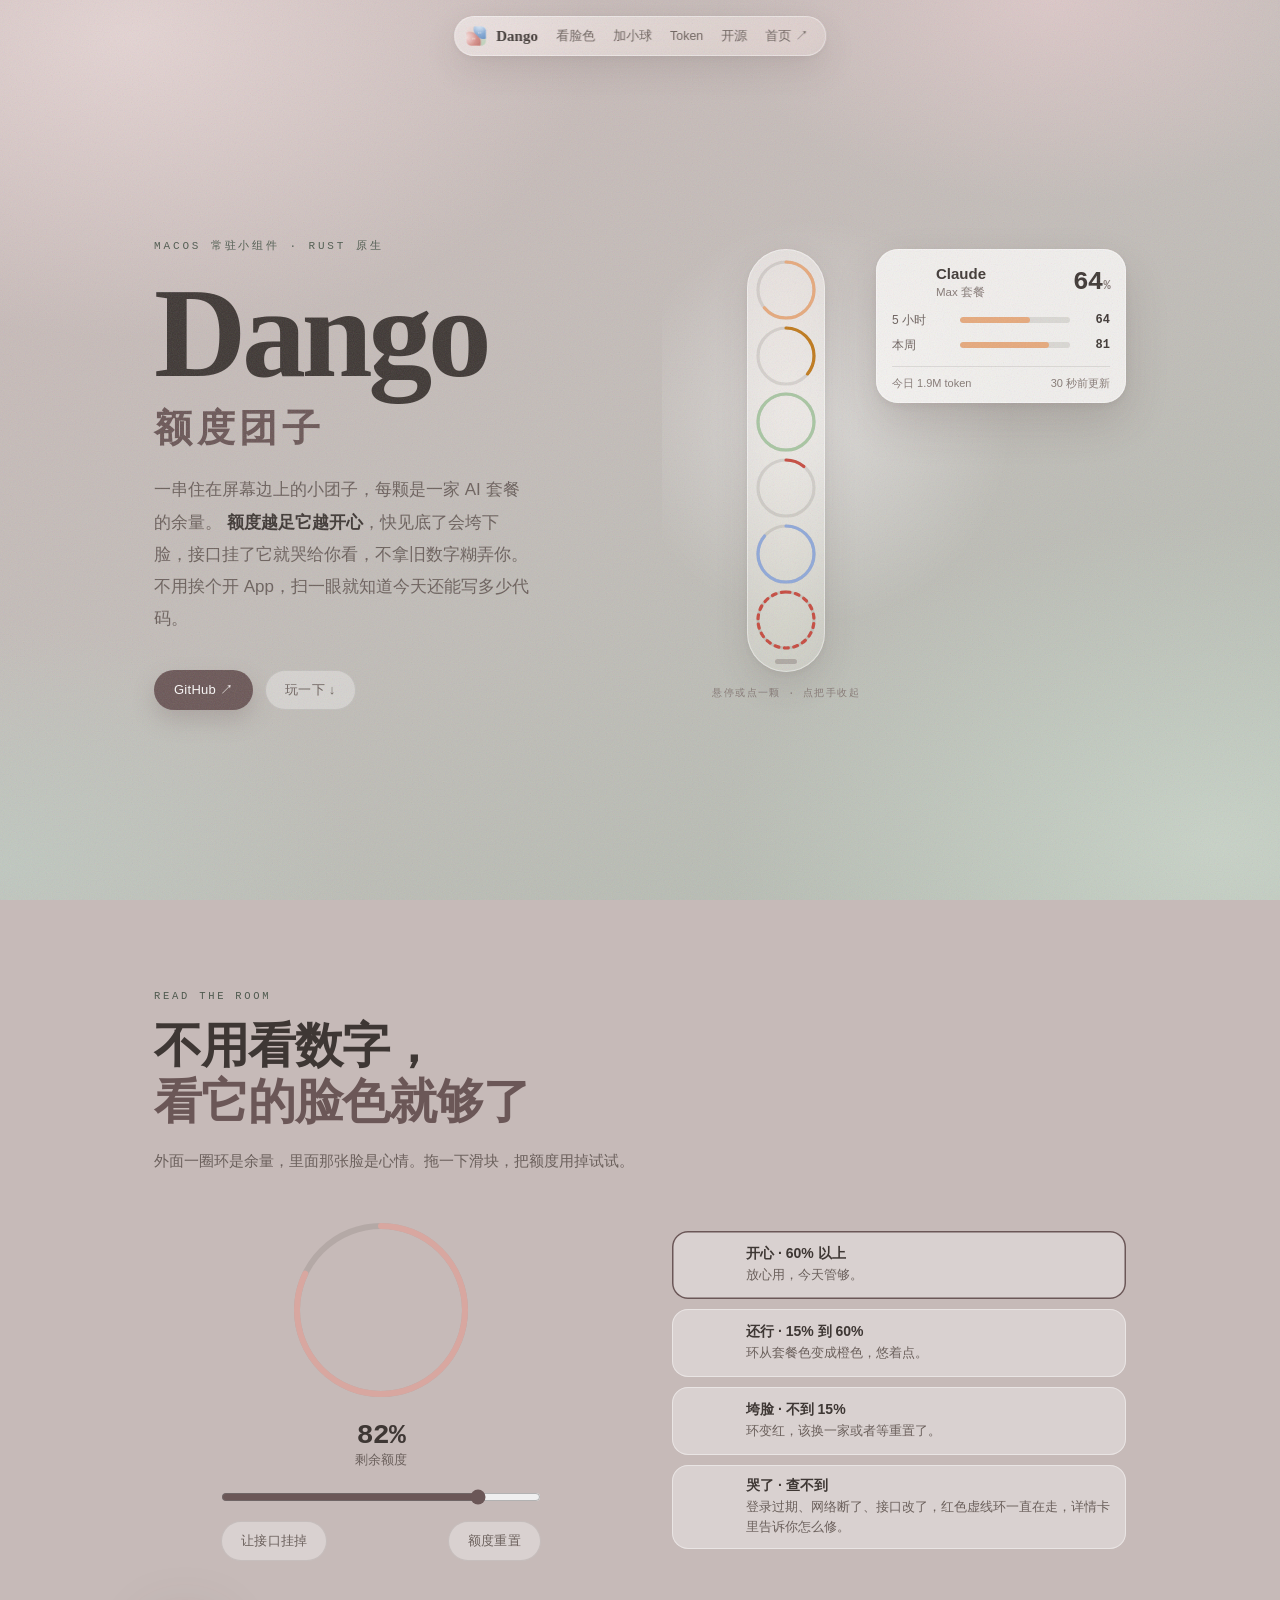
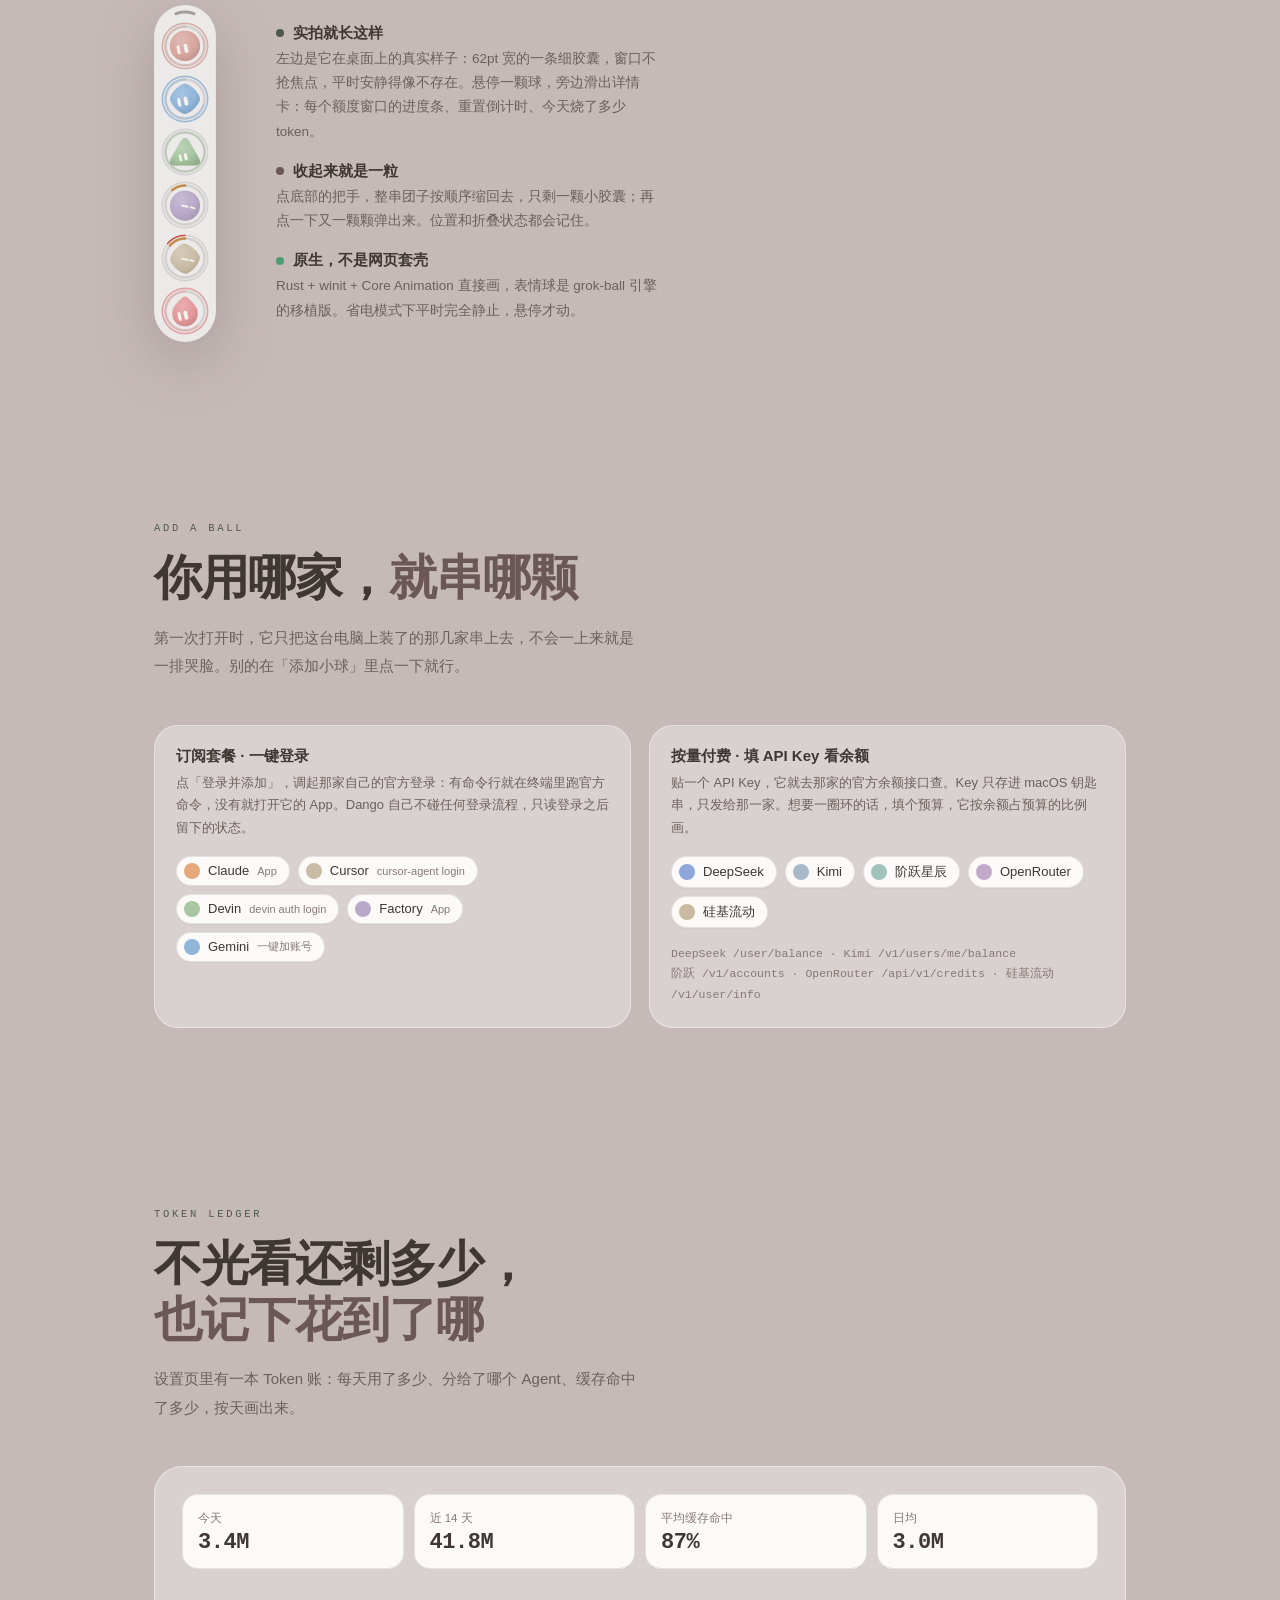
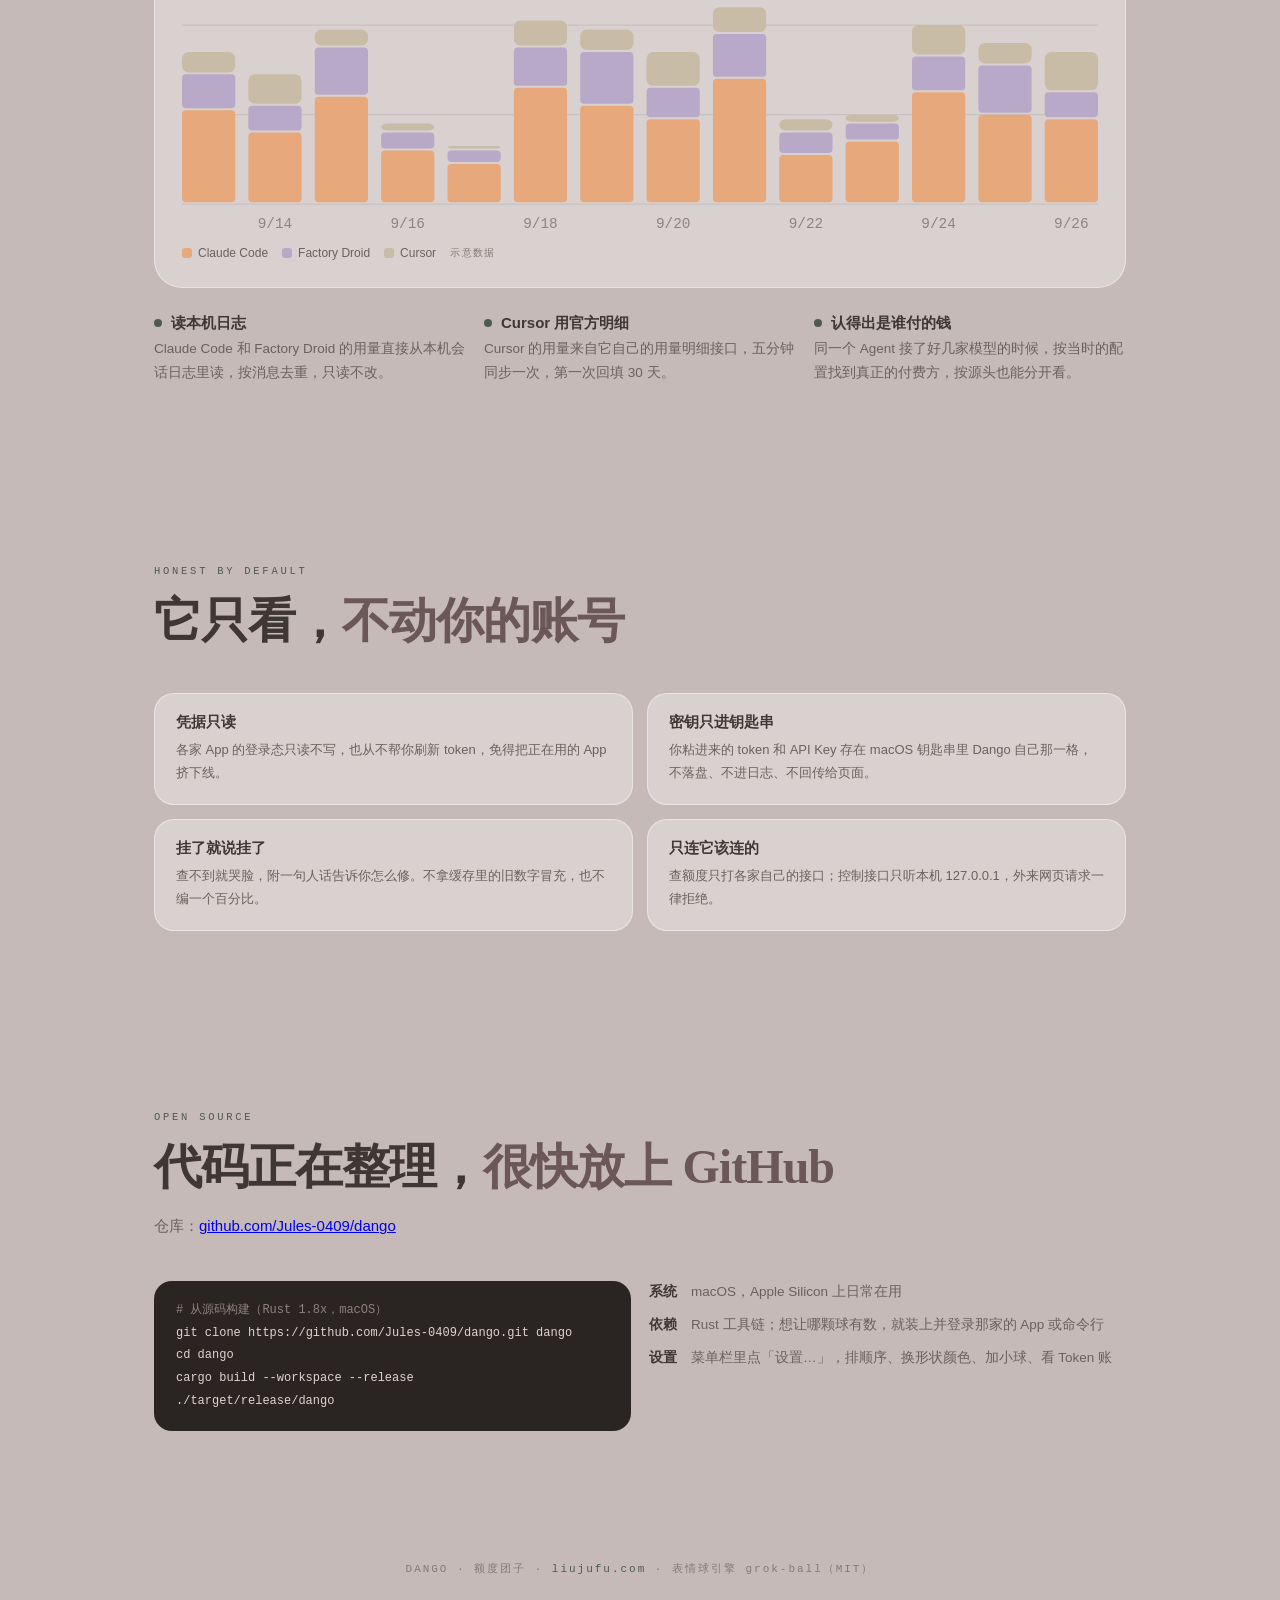
==== site/index.html @ ad278591 "Dango: native macOS AI quota widget + unified usage hub Initial public release.  - dango-widget: win" ====
<!DOCTYPE html>
<html lang="zh-CN">
<head>
<meta charset="UTF-8">
<meta name="viewport" content="width=device-width, initial-scale=1.0">
<title>Dango — 额度团子</title>
<meta name="description" content="一串住在屏幕边上的额度团子：每颗表情球是一家 AI 套餐的余量，额度越足球越开心，见底了它会哭。macOS 原生小组件。">
<meta property="og:title" content="Dango — 额度团子">
<meta property="og:description" content="每颗表情球是一家 AI 套餐的余量。额度越足越开心，见底了它会哭。">
<meta property="og:image" content="img/icon-512.png">
<link rel="icon" href="img/icon.png">
<link rel="apple-touch-icon" href="img/icon-512.png">
<style>
  /* 芭乐玻璃 · 亮底配方（展示型）：底光 + 排版当主角，玻璃只给 nav / 胶囊 / 卡片三件。
     rose = 人的动作，sage = 机器的状态；功能色保持饱和。 */
  :root{
    --rose:#DCC8C8;  --sage:#C0C8C0;
    --rose-deep:#6B5757;  --sage-deep:#4F5A4F;
    --page:#C6BAB8;  --paper:#FCFAF9;
    --ink:#3E3734;  --ink-2:#6B605C;  --ink-3:#857975;
    --hair:rgba(62,55,52,.12);
    --ok:#4F9D6E;  --warn:#C0791A;  --danger:#C74A3F;
    --etch:rgba(255,255,255,.34);  --etch-edge:rgba(255,255,255,.42);
    --glass-hi:rgba(255,255,255,.5);  --glass-lo:rgba(255,255,255,.2);
    --card:rgba(252,250,249,.82);
    --track:rgba(62,55,52,.13);
    --pre:#2A2523;  --pre-ink:#DDD5D0;
    --glow:rgba(255,255,255,.42);
    --f-display:"Optima","Avenir Next","PingFang SC",serif;
    --f-ui:"Avenir Next","PingFang SC","Helvetica Neue",sans-serif;
    --f-mono:"SF Mono","Menlo",ui-monospace,monospace;
    --wash:
      radial-gradient(58% 54% at 10% 4%,  #E4D4D3 0%, transparent 62%),
      radial-gradient(64% 60% at 95% 94%, #C8D2C7 0%, transparent 60%),
      radial-gradient(46% 40% at 82% 0%,  #DCC8C8 0%, transparent 56%),
      radial-gradient(50% 48% at 0% 96%,  #C0C8C0 0%, transparent 56%),
      linear-gradient(155deg,#CBBAB9 0%,#C3BDB9 48%,#B3BDB2 100%);
  }
  @media (prefers-color-scheme: dark){
    :root:not([data-theme="light"]){
      --page:#17120F;  --paper:#231C1A;
      --rose:#C7ACAC;  --sage:#A3AFA3;
      --rose-deep:#E4CBCB;  --sage-deep:#C2CEC2;
      --ink:#EFE7E3;  --ink-2:#C4B8B3;  --ink-3:#9A8E8A;
      --hair:rgba(255,255,255,.1);
      --etch:rgba(255,255,255,.05);  --etch-edge:rgba(255,255,255,.08);
      --glass-hi:rgba(255,255,255,.12);  --glass-lo:rgba(255,255,255,.04);
      --card:rgba(40,33,31,.86);
      --track:rgba(255,255,255,.12);
      --pre:#0F0C0B;
      --glow:rgba(220,200,200,.07);
      --wash:
        radial-gradient(58% 54% at 10% 4%,  rgba(199,172,172,.30) 0%, transparent 62%),
        radial-gradient(64% 60% at 95% 94%, rgba(163,175,163,.26) 0%, transparent 60%),
        linear-gradient(155deg,#231A18 0%,#1C1817 48%,#161C16 100%);
    }
  }
  *{margin:0;padding:0;box-sizing:border-box;}
  html{scroll-behavior:smooth;}
  body{
    font-family:var(--f-ui);color:var(--ink);background:var(--page);
    min-height:100vh;overflow-x:hidden;-webkit-font-smoothing:antialiased;
  }
  body::before{content:"";position:fixed;inset:0;background:var(--wash);z-index:-2;}
  body::after{
    content:"";position:fixed;inset:0;pointer-events:none;opacity:.14;z-index:60;
    background-image:url("data:image/svg+xml,%3Csvg xmlns='http://www.w3.org/2000/svg' width='140' height='140'%3E%3Cfilter id='n'%3E%3CfeTurbulence type='fractalNoise' baseFrequency='.86' numOctaves='3'/%3E%3C/filter%3E%3Crect width='140' height='140' filter='url(%23n)'/%3E%3C/svg%3E");
  }
  ::selection{background:var(--rose);color:#3E3734;}
  .num{font-variant-numeric:tabular-nums;}

  .wrap{max-width:1060px;margin:0 auto;padding-inline:clamp(16px,4vw,44px);}
  section{padding:clamp(64px,10vh,120px) 0;}

  /* ── nav：玻璃 1/3 ── */
  .glass{
    background:linear-gradient(148deg,var(--glass-hi),var(--glass-lo));
    backdrop-filter:blur(26px) saturate(190%) brightness(105%);
    -webkit-backdrop-filter:blur(26px) saturate(190%) brightness(105%);
    box-shadow:0 14px 34px rgba(64,46,46,.12),0 2px 8px rgba(64,46,46,.06),inset 0 0 0 1px var(--etch-edge);
  }
  .nav{
    position:fixed;top:16px;left:50%;transform:translateX(-50%);z-index:50;
    display:flex;align-items:center;gap:18px;padding:8px 18px 8px 10px;border-radius:999px;
    max-width:calc(100vw - 32px);
  }
  .nav .mark{display:flex;align-items:center;gap:8px;font-family:var(--f-display);font-weight:700;font-size:15px;color:var(--ink);text-decoration:none;}
  .nav .mark img{width:24px;height:24px;border-radius:7px;}
  .nav a.l{font-size:12.5px;color:var(--ink-2);text-decoration:none;transition:color .2s;white-space:nowrap;}
  .nav a.l:hover{color:var(--ink);}
  @media(max-width:600px){.nav a.l.opt{display:none;}}

  /* ── hero ── */
  .hero{
    min-height:100svh;display:grid;grid-template-columns:minmax(0,1fr) auto;align-items:center;
    gap:clamp(28px,6vw,80px);padding-top:96px;padding-bottom:48px;
  }
  @media(max-width:860px){.hero{grid-template-columns:minmax(0,1fr);justify-items:center;text-align:center;}}
  .kicker{font-family:var(--f-mono);font-size:11px;letter-spacing:.26em;color:var(--sage-deep);text-transform:uppercase;margin-bottom:22px;}
  h1{font-family:var(--f-display);font-weight:700;letter-spacing:-.035em;font-size:clamp(64px,11vw,128px);line-height:.92;}
  h1 .cn{display:block;font-size:.3em;letter-spacing:.12em;color:var(--rose-deep);margin-top:18px;font-weight:600;}
  .lede{margin-top:28px;max-width:40ch;font-size:clamp(15px,1.7vw,17px);line-height:1.9;color:var(--ink-2);}
  .lede b{color:var(--ink);font-weight:600;}
  @media(max-width:860px){.lede{margin-left:auto;margin-right:auto;}}
  .cta{display:flex;gap:12px;margin-top:34px;flex-wrap:wrap;}
  @media(max-width:860px){.cta{justify-content:center;}}
  .btn{
    display:inline-flex;align-items:center;gap:8px;font:inherit;font-size:13px;padding:11px 20px;border-radius:999px;
    text-decoration:none;border:0;cursor:pointer;letter-spacing:.02em;
    transition:transform .2s ease, box-shadow .2s ease, background .2s ease;
  }
  .btn:hover{transform:translateY(-1px);}
  .btn-primary{background:var(--rose-deep);color:var(--paper);box-shadow:0 10px 22px rgba(107,87,87,.26);}
  .btn-ghost{color:var(--ink-2);background:var(--etch);box-shadow:inset 0 0 0 1px var(--hair);}
  .btn-ghost:hover{color:var(--ink);}
  .btn[aria-disabled="true"]{cursor:default;opacity:.8;}
  .btn[aria-disabled="true"]:hover{transform:none;}
  .btn .soon{font-family:var(--f-mono);font-size:10px;letter-spacing:.1em;padding:2px 7px;border-radius:999px;background:rgba(255,255,255,.22);}

  /* ── 活的胶囊（玻璃 2/3）+ 详情卡（3/3）── */
  .stage{display:flex;align-items:flex-start;gap:16px;position:relative;}
  .stage::before{
    content:"";position:absolute;inset:-40px -50px;border-radius:90px;z-index:-1;
    background:radial-gradient(55% 55% at 30% 40%,var(--glow),transparent 70%);
  }
  .stage > .col{display:flex;flex-direction:column;align-items:center;}
  .capsule{
    width:78px;border-radius:39px;padding:10px 0 8px;display:flex;flex-direction:column;align-items:center;
    transition:height .42s cubic-bezier(.3,.8,.3,1);overflow:hidden;flex:none;
  }
  .slot{width:62px;height:62px;position:relative;flex:none;cursor:pointer;
    transition:transform .32s cubic-bezier(.34,1.4,.64,1), opacity .25s ease;}
  .slot + .slot{margin-top:4px;}
  .slot .ring{position:absolute;inset:0;width:62px;height:62px;transform:rotate(-90deg);}
  .slot .ring circle{fill:none;stroke-width:3.2;stroke-linecap:round;}
  .slot .ring .track{stroke:var(--track);}
  .slot .ring .arc{transition:stroke-dashoffset .7s cubic-bezier(.34,1.2,.64,1), stroke .3s ease;}
  .slot .ring .ants{stroke:var(--danger);stroke-dasharray:4 5.5;animation:ants 5s linear infinite;}
  @keyframes ants{to{stroke-dashoffset:-95}}
  .slot .ball{position:absolute;inset:8px;}
  .capsule.focus .slot:not(.on){opacity:.42;}
  .slot.on{transform:scale(1.06);}
  .grip{width:22px;height:5px;border-radius:3px;background:var(--ink-3);opacity:.45;margin-top:8px;border:0;cursor:pointer;flex:none;
    transition:opacity .2s, width .2s;}
  .grip:hover{opacity:.8;width:28px;}
  .capsule.folded .slot{transform:scale(.2);opacity:0;pointer-events:none;}
  .capsule-cap{font-family:var(--f-mono);font-size:10px;letter-spacing:.14em;color:var(--ink-3);margin-top:14px;text-align:center;}

  .card{
    width:250px;border-radius:22px;padding:16px 16px 12px;background:var(--card);
    backdrop-filter:blur(26px) saturate(170%);-webkit-backdrop-filter:blur(26px) saturate(170%);
    box-shadow:0 20px 44px rgba(64,46,46,.16),0 3px 10px rgba(64,46,46,.07),inset 0 0 0 1px var(--etch-edge);
    transition:transform .35s cubic-bezier(.3,.8,.3,1), opacity .25s ease;text-align:left;
  }
  .card.hide{opacity:0;transform:translateX(-10px) scale(.97);pointer-events:none;}
  .card .head{display:flex;align-items:center;gap:10px;}
  .card .mini{width:34px;height:34px;flex:none;}
  .card .name{font-weight:650;font-size:15px;line-height:1.2;}
  .card .sub{font-size:11.5px;color:var(--ink-3);margin-top:2px;}
  .card .big{margin-left:auto;font-family:var(--f-mono);font-weight:700;font-size:26px;letter-spacing:-.03em;}
  .card .big small{font-size:12px;color:var(--ink-3);margin-left:1px;}
  .card .rows{margin-top:12px;display:grid;gap:8px;}
  .card .row{display:grid;grid-template-columns:58px 1fr 30px;align-items:center;gap:10px;font-size:12px;color:var(--ink-2);}
  .card .bar{height:6px;border-radius:3px;background:var(--track);overflow:hidden;}
  .card .bar i{display:block;height:100%;border-radius:3px;transition:width .6s cubic-bezier(.3,.8,.3,1);}
  .card .row b{font-family:var(--f-mono);font-size:12px;text-align:right;color:var(--ink);}
  .card .err{margin-top:12px;padding:10px 12px;border-radius:12px;background:rgba(199,74,63,.1);font-size:12.5px;line-height:1.6;color:var(--ink);}
  .card .err code{display:block;font-family:var(--f-mono);font-size:11px;color:var(--danger);margin-top:2px;}
  .card .foot{margin-top:12px;padding-top:9px;border-top:1px solid var(--hair);display:flex;justify-content:space-between;font-size:11px;color:var(--ink-3);}
  @media(max-width:420px){
    .stage{flex-direction:column;align-items:center;}
    .card{width:min(280px,calc(100vw - 32px));}
    .card.hide{transform:translateY(-8px) scale(.97);}
  }

  /* ── 区块 ── */
  .sec-kicker{font-family:var(--f-mono);font-size:10.5px;letter-spacing:.26em;color:var(--sage-deep);margin-bottom:16px;text-transform:uppercase;}
  h2{font-family:var(--f-display);font-size:clamp(30px,4.6vw,48px);font-weight:700;letter-spacing:-.02em;line-height:1.16;}
  h2 em{font-style:normal;color:var(--rose-deep);}
  .sec-sub{margin-top:18px;max-width:58ch;line-height:1.9;color:var(--ink-2);font-size:15px;}

  /* 看脸色 */
  .mood{display:grid;grid-template-columns:minmax(0,1fr) minmax(0,1fr);gap:clamp(24px,5vw,64px);align-items:center;margin-top:44px;}
  @media(max-width:760px){.mood{grid-template-columns:minmax(0,1fr);}}
  .mood-ball{display:flex;flex-direction:column;align-items:center;gap:20px;}
  .big-slot{width:180px;height:180px;position:relative;}
  .big-slot .ring{position:absolute;inset:0;width:180px;height:180px;transform:rotate(-90deg);}
  .big-slot .ring circle{fill:none;stroke-width:6;stroke-linecap:round;}
  .big-slot .ring .track{stroke:var(--track);}
  .big-slot .ring .arc{transition:stroke-dashoffset .35s ease, stroke .3s ease;}
  .big-slot .ring .ants{stroke:var(--danger);stroke-dasharray:9 12;animation:ants 5s linear infinite;}
  .big-slot .ball{position:absolute;inset:22px;}
  .mood-read{font-family:var(--f-mono);font-size:13px;color:var(--ink-2);text-align:center;min-height:1.6em;}
  .mood-read b{font-size:28px;color:var(--ink);display:block;letter-spacing:-.02em;}
  .ctrl{width:min(320px,100%);}
  input[type=range]{width:100%;accent-color:var(--rose-deep);}
  .ctrl-row{display:flex;justify-content:space-between;align-items:center;margin-top:12px;gap:10px;}
  .legend{display:grid;gap:10px;}
  .legend .item{display:grid;grid-template-columns:44px minmax(0,1fr);gap:14px;align-items:center;padding:12px 16px;border-radius:16px;background:var(--etch);box-shadow:inset 0 0 0 1px var(--etch-edge);
    transition:box-shadow .25s ease, background .25s ease;}
  .legend .item.now{box-shadow:inset 0 0 0 1.5px var(--rose-deep);}
  .legend .lb{width:44px;height:44px;}
  .legend h3{font-size:14px;font-weight:650;}
  .legend p{font-size:12.5px;color:var(--ink-2);line-height:1.6;margin-top:2px;}

  /* 实拍 */
  .real{display:grid;grid-template-columns:auto minmax(0,1fr);gap:clamp(24px,5vw,60px);align-items:center;margin-top:44px;}
  @media(max-width:640px){.real{grid-template-columns:minmax(0,1fr);justify-items:center;}}
  .real img{width:62px;height:auto;display:block;filter:drop-shadow(0 18px 30px rgba(64,46,46,.22));}
  .facts{display:grid;gap:18px;}
  .fact h3{font-size:15px;font-weight:650;display:flex;gap:9px;align-items:center;}
  .fact h3 .dot{width:8px;height:8px;border-radius:50%;flex:none;}
  .fact p{font-size:13.5px;color:var(--ink-2);line-height:1.8;margin-top:4px;max-width:52ch;}

  /* 加小球 */
  .groups{display:grid;grid-template-columns:minmax(0,1fr) minmax(0,1fr);gap:18px;margin-top:44px;}
  @media(max-width:760px){.groups{grid-template-columns:minmax(0,1fr);}}
  .group{padding:22px;border-radius:24px;background:var(--etch);box-shadow:inset 0 0 0 1px var(--etch-edge),inset 0 1px 3px rgba(70,52,52,.05);}
  .group h3{font-size:15px;font-weight:650;}
  .group > p{font-size:13px;color:var(--ink-2);line-height:1.75;margin-top:6px;}
  .chips{display:flex;flex-wrap:wrap;gap:8px;margin-top:16px;}
  .chip{display:inline-flex;align-items:center;gap:8px;padding:7px 13px 7px 8px;border-radius:999px;font-size:13px;background:var(--paper);box-shadow:0 1px 2px rgba(64,46,46,.06),inset 0 0 0 1px var(--hair);}
  .chip i{width:16px;height:16px;border-radius:50%;flex:none;}
  .chip small{font-size:11px;color:var(--ink-3);}
  .how{font-family:var(--f-mono);font-size:11.5px;color:var(--ink-3);margin-top:16px;line-height:1.8;}

  /* Token */
  .tok{margin-top:44px;padding:clamp(18px,3vw,28px);border-radius:28px;background:var(--etch);box-shadow:inset 0 0 0 1px var(--etch-edge);}
  .tiles{display:grid;grid-template-columns:repeat(4,minmax(0,1fr));gap:10px;}
  @media(max-width:700px){.tiles{grid-template-columns:repeat(2,minmax(0,1fr));}}
  .tile{padding:14px 16px;border-radius:16px;background:var(--paper);box-shadow:inset 0 0 0 1px var(--hair);}
  .tile span{font-size:11.5px;color:var(--ink-3);}
  .tile b{display:block;font-family:var(--f-mono);font-size:22px;margin-top:4px;letter-spacing:-.02em;}
  .chart{margin-top:18px;width:100%;height:auto;display:block;}
  .chart-legend{display:flex;flex-wrap:wrap;gap:14px;margin-top:10px;font-size:12px;color:var(--ink-2);}
  .chart-legend i{display:inline-block;width:10px;height:10px;border-radius:3px;margin-right:6px;vertical-align:-1px;}
  .demo-tag{font-family:var(--f-mono);font-size:10px;letter-spacing:.14em;color:var(--ink-3);float:right;}
  .tok-notes{display:grid;grid-template-columns:repeat(3,minmax(0,1fr));gap:18px;margin-top:26px;}
  @media(max-width:760px){.tok-notes{grid-template-columns:minmax(0,1fr);}}

  /* 诚实 */
  .rules{display:grid;grid-template-columns:repeat(2,minmax(0,1fr));gap:14px;margin-top:44px;}
  @media(max-width:700px){.rules{grid-template-columns:minmax(0,1fr);}}
  .rule{padding:20px 22px;border-radius:20px;background:var(--etch);box-shadow:inset 0 0 0 1px var(--etch-edge);}
  .rule h3{font-size:14.5px;font-weight:650;}
  .rule p{font-size:13px;color:var(--ink-2);line-height:1.8;margin-top:6px;}

  /* 开源 */
  .oss{margin-top:40px;display:grid;grid-template-columns:minmax(0,1fr) minmax(0,1fr);gap:18px;align-items:start;}
  @media(max-width:760px){.oss{grid-template-columns:minmax(0,1fr);}}
  pre{font-family:var(--f-mono);font-size:12px;line-height:1.9;padding:18px 22px;border-radius:18px;background:var(--pre);color:var(--pre-ink);overflow-x:auto;}
  pre .c{color:#8E827F;}
  .req{display:grid;gap:10px;font-size:13.5px;color:var(--ink-2);line-height:1.7;}
  .req b{color:var(--ink);font-weight:600;}

  footer{padding:40px 0 70px;text-align:center;}
  footer .by{font-family:var(--f-mono);font-size:11px;letter-spacing:.18em;color:var(--ink-3);}
  footer a{color:var(--sage-deep);text-decoration:none;}
  footer a:hover{text-decoration:underline;}

  .rise{transform:translateY(22px);animation:rise .9s cubic-bezier(.22,.8,.3,1) both;}
  @keyframes rise{to{transform:none;}}
  .d1{animation-delay:.05s}.d2{animation-delay:.15s}.d3{animation-delay:.25s}.d4{animation-delay:.35s}
  @media (prefers-reduced-motion: reduce){
    *,*::before,*::after{animation:none !important;transition:none !important;}
    html{scroll-behavior:auto;}
  }
</style>
</head>
<body>

<nav class="nav glass" aria-label="页面导航">
  <a class="mark" href="#top"><img src="img/icon.png" alt="">Dango</a>
  <a class="l opt" href="#mood">看脸色</a>
  <a class="l opt" href="#add">加小球</a>
  <a class="l opt" href="#tokens">Token</a>
  <a class="l" href="#oss">开源</a>
  <a class="l" href="https://www.liujufu.com">首页 ↗</a>
</nav>

<main id="top">
<!-- ═══════════ Hero ═══════════ -->
<section class="hero wrap">
  <div>
    <div class="kicker rise d1">macOS 常驻小组件 · Rust 原生</div>
    <h1 class="rise d2">Dango<span class="cn">额度团子</span></h1>
    <p class="lede rise d3">
      一串住在屏幕边上的小团子，每颗是一家 AI 套餐的余量。
      <b>额度越足它越开心</b>，快见底了会垮下脸，接口挂了它就哭给你看，不拿旧数字糊弄你。
      不用挨个开 App，扫一眼就知道今天还能写多少代码。
    </p>
    <div class="cta rise d4">
      <a class="btn btn-primary" id="ghBtn" aria-disabled="true">GitHub <span class="soon">即将开源</span></a>
      <a class="btn btn-ghost" href="#mood">玩一下 ↓</a>
    </div>
  </div>

  <div class="rise d2">
    <div class="stage" id="stage">
      <div class="col">
        <div class="capsule glass" id="capsule" role="list" aria-label="额度胶囊演示"></div>
        <div class="capsule-cap">悬停或点一颗 · 点把手收起</div>
      </div>
      <div class="card" id="card" aria-live="polite"></div>
    </div>
  </div>
</section>

<!-- ═══════════ 看脸色 ═══════════ -->
<section id="mood" class="wrap">
  <div class="sec-kicker">Read the room</div>
  <h2>不用看数字，<br><em>看它的脸色就够了</em></h2>
  <p class="sec-sub">外面一圈环是余量，里面那张脸是心情。拖一下滑块，把额度用掉试试。</p>

  <div class="mood">
    <div class="mood-ball">
      <div class="big-slot" id="bigSlot">
        <svg class="ring" viewBox="0 0 180 180" aria-hidden="true">
          <circle class="track" cx="90" cy="90" r="84"/>
          <circle class="arc" id="bigArc" cx="90" cy="90" r="84"/>
        </svg>
        <div class="ball" id="bigBall"></div>
      </div>
      <div class="mood-read num" id="moodRead"></div>
      <div class="ctrl">
        <input type="range" id="moodRange" min="0" max="100" value="82" aria-label="剩余额度">
        <div class="ctrl-row">
          <button class="btn btn-ghost" id="breakBtn" type="button">让接口挂掉</button>
          <button class="btn btn-ghost" id="refillBtn" type="button">额度重置</button>
        </div>
      </div>
    </div>

    <div class="legend" id="legend">
      <div class="item" data-band="happy"><div class="lb" data-emo="10"></div><div><h3>开心 · 60% 以上</h3><p>放心用，今天管够。</p></div></div>
      <div class="item" data-band="ok"><div class="lb" data-emo="19"></div><div><h3>还行 · 15% 到 60%</h3><p>环从套餐色变成橙色，悠着点。</p></div></div>
      <div class="item" data-band="low"><div class="lb" data-emo="12"></div><div><h3>垮脸 · 不到 15%</h3><p>环变红，该换一家或者等重置了。</p></div></div>
      <div class="item" data-band="err"><div class="lb" data-emo="34"></div><div><h3>哭了 · 查不到</h3><p>登录过期、网络断了、接口改了，红色虚线环一直在走，详情卡里告诉你怎么修。</p></div></div>
    </div>
  </div>

  <div class="real">
    <img src="img/capsule.png" alt="Dango 在 macOS 桌面上的实拍：一条竖向玻璃胶囊，六颗表情球">
    <div class="facts">
      <div class="fact"><h3><span class="dot" style="background:var(--sage-deep)"></span>实拍就长这样</h3>
        <p>左边是它在桌面上的真实样子：62pt 宽的一条细胶囊，窗口不抢焦点，平时安静得像不存在。悬停一颗球，旁边滑出详情卡：每个额度窗口的进度条、重置倒计时、今天烧了多少 token。</p></div>
      <div class="fact"><h3><span class="dot" style="background:var(--rose-deep)"></span>收起来就是一粒</h3>
        <p>点底部的把手，整串团子按顺序缩回去，只剩一颗小胶囊；再点一下又一颗颗弹出来。位置和折叠状态都会记住。</p></div>
      <div class="fact"><h3><span class="dot" style="background:var(--ok)"></span>原生，不是网页套壳</h3>
        <p>Rust + winit + Core Animation 直接画，表情球是 grok-ball 引擎的移植版。省电模式下平时完全静止，悬停才动。</p></div>
    </div>
  </div>
</section>

<!-- ═══════════ 加小球 ═══════════ -->
<section id="add" class="wrap">
  <div class="sec-kicker">Add a ball</div>
  <h2>你用哪家，<em>就串哪颗</em></h2>
  <p class="sec-sub">第一次打开时，它只把这台电脑上装了的那几家串上去，不会一上来就是一排哭脸。别的在「添加小球」里点一下就行。</p>

  <div class="groups">
    <div class="group">
      <h3>订阅套餐 · 一键登录</h3>
      <p>点「登录并添加」，调起那家自己的官方登录：有命令行就在终端里跑官方命令，没有就打开它的 App。Dango 自己不碰任何登录流程，只读登录之后留下的状态。</p>
      <div class="chips">
        <span class="chip"><i style="background:#E7A97C"></i>Claude <small>App</small></span>
        <span class="chip"><i style="background:#C9BCA6"></i>Cursor <small>cursor-agent login</small></span>
        <span class="chip"><i style="background:#A8C6A2"></i>Devin <small>devin auth login</small></span>
        <span class="chip"><i style="background:#B8A9C9"></i>Factory <small>App</small></span>
        <span class="chip"><i style="background:#8FB5D9"></i>Gemini <small>一键加账号</small></span>
      </div>
    </div>
    <div class="group">
      <h3>按量付费 · 填 API Key 看余额</h3>
      <p>贴一个 API Key，它就去那家的官方余额接口查。Key 只存进 macOS 钥匙串，只发给那一家。想要一圈环的话，填个预算，它按余额占预算的比例画。</p>
      <div class="chips">
        <span class="chip"><i style="background:#8FA8D9"></i>DeepSeek</span>
        <span class="chip"><i style="background:#A9B8C9"></i>Kimi</span>
        <span class="chip"><i style="background:#9FC2BA"></i>阶跃星辰</span>
        <span class="chip"><i style="background:#C2A9C9"></i>OpenRouter</span>
        <span class="chip"><i style="background:#C9B9A0"></i>硅基流动</span>
      </div>
      <div class="how">DeepSeek /user/balance · Kimi /v1/users/me/balance<br>阶跃 /v1/accounts · OpenRouter /api/v1/credits · 硅基流动 /v1/user/info</div>
    </div>
  </div>
</section>

<!-- ═══════════ Token ═══════════ -->
<section id="tokens" class="wrap">
  <div class="sec-kicker">Token ledger</div>
  <h2>不光看还剩多少，<br><em>也记下花到了哪</em></h2>
  <p class="sec-sub">设置页里有一本 Token 账：每天用了多少、分给了哪个 Agent、缓存命中了多少，按天画出来。</p>

  <div class="tok">
    <div class="tiles">
      <div class="tile"><span>今天</span><b class="num">3.4M</b></div>
      <div class="tile"><span>近 14 天</span><b class="num">41.8M</b></div>
      <div class="tile"><span>平均缓存命中</span><b class="num">87%</b></div>
      <div class="tile"><span>日均</span><b class="num">3.0M</b></div>
    </div>
    <svg class="chart" id="chart" viewBox="0 0 700 190" role="img" aria-label="示意图：近 14 天每日 token 用量，按 Claude Code、Factory Droid、Cursor 分色堆叠，每天在 1.5M 到 4.5M 之间"></svg>
    <div class="chart-legend"><span><i style="background:#E7A97C"></i>Claude Code</span><span><i style="background:#B8A9C9"></i>Factory Droid</span><span><i style="background:#C9BCA6"></i>Cursor</span><span class="demo-tag">示意数据</span></div>
  </div>

  <div class="tok-notes facts">
    <div class="fact"><h3><span class="dot" style="background:var(--sage-deep)"></span>读本机日志</h3>
      <p>Claude Code 和 Factory Droid 的用量直接从本机会话日志里读，按消息去重，只读不改。</p></div>
    <div class="fact"><h3><span class="dot" style="background:var(--sage-deep)"></span>Cursor 用官方明细</h3>
      <p>Cursor 的用量来自它自己的用量明细接口，五分钟同步一次，第一次回填 30 天。</p></div>
    <div class="fact"><h3><span class="dot" style="background:var(--sage-deep)"></span>认得出是谁付的钱</h3>
      <p>同一个 Agent 接了好几家模型的时候，按当时的配置找到真正的付费方，按源头也能分开看。</p></div>
  </div>
</section>

<!-- ═══════════ 诚实 ═══════════ -->
<section id="honest" class="wrap">
  <div class="sec-kicker">Honest by default</div>
  <h2>它只看，<em>不动你的账号</em></h2>
  <div class="rules">
    <div class="rule"><h3>凭据只读</h3><p>各家 App 的登录态只读不写，也从不帮你刷新 token，免得把正在用的 App 挤下线。</p></div>
    <div class="rule"><h3>密钥只进钥匙串</h3><p>你粘进来的 token 和 API Key 存在 macOS 钥匙串里 Dango 自己那一格，不落盘、不进日志、不回传给页面。</p></div>
    <div class="rule"><h3>挂了就说挂了</h3><p>查不到就哭脸，附一句人话告诉你怎么修。不拿缓存里的旧数字冒充，也不编一个百分比。</p></div>
    <div class="rule"><h3>只连它该连的</h3><p>查额度只打各家自己的接口；控制接口只听本机 127.0.0.1，外来网页请求一律拒绝。</p></div>
  </div>
</section>

<!-- ═══════════ 开源 ═══════════ -->
<section id="oss" class="wrap">
  <div class="sec-kicker">Open source</div>
  <h2>代码正在整理，<em>很快放上 GitHub</em></h2>
  <p class="sec-sub" id="ossText">仓库地址公开之后会放在这里。现在想先试，可以关注作者主页。</p>
  <div class="oss">
    <pre><span class="c"># 从源码构建（Rust 1.8x，macOS）</span>
git clone <span id="repoUrl">&lt;即将公开&gt;</span> dango
cd dango
cargo build --workspace --release
./target/release/dango</pre>
    <div class="req">
      <div><b>系统</b>　macOS，Apple Silicon 上日常在用</div>
      <div><b>依赖</b>　Rust 工具链；想让哪颗球有数，就装上并登录那家的 App 或命令行</div>
      <div><b>设置</b>　菜单栏里点「设置…」，排顺序、换形状颜色、加小球、看 Token 账</div>
    </div>
  </div>
</section>
</main>

<footer class="wrap">
  <div class="by">DANGO · 额度团子 · <a href="https://www.liujufu.com">liujufu.com</a> · 表情球引擎 grok-ball（MIT）</div>
</footer>

<script src="grok-ball.js"></script>
<script>
// 开源后把仓库地址填这里，按钮和构建命令会一起换上。
const GITHUB_URL = 'https://github.com/Jules-0409/dango';

(function(){
  'use strict';
  const EYE = '#F5F2ED';
  const reduced = matchMedia('(prefers-reduced-motion: reduce)').matches;

  if (GITHUB_URL) {
    const gh = document.getElementById('ghBtn');
    gh.href = GITHUB_URL; gh.removeAttribute('aria-disabled'); gh.textContent = 'GitHub ↗';
    document.getElementById('repoUrl').textContent = GITHUB_URL + '.git';
    document.getElementById('ossText').innerHTML = '仓库：<a href="' + GITHUB_URL + '">' + GITHUB_URL.replace('https://', '') + '</a>';
  }

  // 和产品同一张映射：ui/common.js emotionFor
  function emotionFor(p){
    if (!p.ok) return '34';
    if (p.pct == null) return '02';
    if (p.pct >= 60) return '10';
    if (p.pct >= 15) return '19';
    return '12';
  }
  function ringColor(p){
    if (p.pct >= 60) return p.color;
    if (p.pct >= 15) return '#C0791A';
    return '#C74A3F';
  }
  function ball(el, opts){
    return window.GrokBall ? GrokBall.create(el, Object.assign({ eyeColor: EYE, lite: reduced }, opts)) : null;
  }

  /* ── 活的胶囊 ── */
  const plans = [
    { id:'claude', name:'Claude', sub:'Max 套餐', color:'#E7A97C', shape:'star', ok:true, pct:64,
      rows:[['5 小时',64],['本周',81]], today:'1.9M' },
    { id:'cursor', name:'Cursor', sub:'Pro', color:'#C9BCA6', shape:'blob', ok:true, pct:36,
      rows:[['本月',36],['Auto',72]], today:'820K' },
    { id:'devin', name:'Devin', sub:'Pro', color:'#A8C6A2', shape:'wedge', ok:true, pct:100,
      rows:[['今日',100]], today:'—' },
    { id:'factory', name:'Factory', sub:'Droid', color:'#B8A9C9', shape:'wedge', ok:true, pct:11,
      rows:[['标准',11],['高级',40]], today:'640K' },
    { id:'deepseek', name:'DeepSeek', sub:'余额 ¥86.20 / ¥100', color:'#8FA8D9', shape:'gem', ok:true, pct:86,
      rows:[['余额',86]], today:'—' },
    { id:'antigravity', name:'Gemini', sub:'查不到', color:'#8FB5D9', shape:'gem', ok:false, pct:null,
      err:'桥没起来，dango-bridge 跑起来就有了', code:'桥离线', today:'—' },
  ];
  const R = 28, C = 2 * Math.PI * R;
  const capsule = document.getElementById('capsule');
  const card = document.getElementById('card');
  const slots = [];
  let current = 0, pinned = false, folded = false;

  plans.forEach((p, i) => {
    const s = document.createElement('div');
    s.className = 'slot'; s.setAttribute('role','listitem'); s.tabIndex = 0;
    s.setAttribute('aria-label', p.name + (p.ok ? ' 剩余 ' + p.pct + '%' : ' 查询失败'));
    s.innerHTML = '<svg class="ring" viewBox="0 0 62 62" aria-hidden="true"><circle class="track" cx="31" cy="31" r="' + R + '"/>' +
      (p.ok ? '<circle class="arc" cx="31" cy="31" r="' + R + '" stroke="' + ringColor(p) + '" stroke-dasharray="' + C + '" stroke-dashoffset="' + C + '"/>'
            : '<circle class="ants" cx="31" cy="31" r="' + R + '"/>') +
      '</svg><div class="ball"></div>';
    capsule.appendChild(s);
    ball(s.querySelector('.ball'), { emotion: emotionFor(p), shape: p.shape, color: p.color, eyeScale: 1.1 });
    slots.push(s);
    // 入场逐颗描环，和原生小件同一个节奏
    const arc = s.querySelector('.arc');
    if (arc) setTimeout(() => { arc.style.strokeDashoffset = C * (1 - p.pct / 100); }, 500 + i * 110);
    s.addEventListener('mouseenter', () => { if (!pinned) show(i); });
    s.addEventListener('click', () => { pinned = !(pinned && current === i); show(i); });
    s.addEventListener('keydown', e => { if (e.key === 'Enter' || e.key === ' ') { e.preventDefault(); pinned = true; show(i); } });
  });
  const grip = document.createElement('button');
  grip.className = 'grip'; grip.type = 'button'; grip.setAttribute('aria-label', '收起 / 展开');
  capsule.appendChild(grip);
  capsule.addEventListener('mouseleave', () => { if (!pinned) capsule.classList.remove('focus'); });

  // 折叠：高度从真实高度动画到一粒
  function measure(){ capsule.style.height = 'auto'; const h = capsule.offsetHeight; return h; }
  let fullH = 0;
  requestAnimationFrame(() => { fullH = measure(); capsule.style.height = fullH + 'px'; });
  grip.addEventListener('click', e => {
    e.stopPropagation();
    folded = !folded;
    if (!fullH) fullH = measure();
    slots.forEach((s, i) => { s.style.transitionDelay = (folded ? (slots.length - 1 - i) : i) * 0.03 + 's'; });
    capsule.classList.toggle('folded', folded);
    capsule.style.height = (folded ? 31 : fullH) + 'px';
    card.classList.toggle('hide', folded);
  });

  let miniBall = null;
  function show(i){
    current = i;
    const p = plans[i];
    slots.forEach((s, j) => s.classList.toggle('on', j === i));
    capsule.classList.add('focus');
    const big = p.ok ? '<div class="big num">' + p.pct + '<small>%</small></div>' : '';
    const body = p.ok
      ? '<div class="rows">' + p.rows.map(r => '<div class="row"><span>' + r[0] + '</span><div class="bar"><i style="width:0;background:' + ringColor({pct:r[1], color:p.color}) + '" data-w="' + r[1] + '"></i></div><b class="num">' + r[1] + '</b></div>').join('') + '</div>'
      : '<div class="err">' + p.err + '<code>' + p.code + '</code></div>';
    card.innerHTML = '<div class="head"><div class="mini"></div><div><div class="name">' + p.name + '</div><div class="sub">' + p.sub + '</div></div>' + big + '</div>' + body +
      '<div class="foot"><span>今日 ' + p.today + ' token</span><span>' + (pinned ? '已钉住' : '30 秒前更新') + '</span></div>';
    if (miniBall && miniBall.destroy) miniBall.destroy();
    miniBall = ball(card.querySelector('.mini'), { emotion: emotionFor(p), shape: p.shape, color: p.color, lite: true });
    requestAnimationFrame(() => card.querySelectorAll('.bar i').forEach(b => { b.style.width = b.dataset.w + '%'; }));
    card.classList.remove('hide');
  }
  show(0);
  capsule.classList.remove('focus');
  slots[0].classList.remove('on');

  /* ── 看脸色 ── */
  const BR = 84, BC = 2 * Math.PI * BR;
  const bigArc = document.getElementById('bigArc');
  const bigSlot = document.getElementById('bigSlot');
  const range = document.getElementById('moodRange');
  const read = document.getElementById('moodRead');
  const items = document.querySelectorAll('#legend .item');
  bigArc.setAttribute('stroke-dasharray', BC);
  const bigBall = ball(document.getElementById('bigBall'), { emotion:'10', shape:'blob', color:'#D8A7A0', eyeScale:1.1 });
  let broken = false, lastEmo = '10';
  function band(p){ return !p.ok ? 'err' : p.pct >= 60 ? 'happy' : p.pct >= 15 ? 'ok' : 'low'; }
  function renderMood(){
    const p = { ok: !broken, pct: +range.value, color: '#D8A7A0' };
    const emo = emotionFor(p);
    if (emo !== lastEmo && bigBall) { bigBall.setEmotion(emo); lastEmo = emo; }
    bigArc.style.display = broken ? 'none' : '';
    let ants = bigSlot.querySelector('.ants');
    if (broken && !ants) {
      ants = document.createElementNS('http://www.w3.org/2000/svg', 'circle');
      ants.setAttribute('class','ants'); ants.setAttribute('cx','90'); ants.setAttribute('cy','90'); ants.setAttribute('r', BR);
      bigSlot.querySelector('svg').appendChild(ants);
    } else if (!broken && ants) ants.remove();
    bigArc.style.strokeDashoffset = BC * (1 - p.pct / 100);
    bigArc.setAttribute('stroke', ringColor(p));
    read.innerHTML = broken ? '<b>查不到</b>http 401 · 登录态过期' : '<b>' + p.pct + '%</b>剩余额度';
    range.disabled = broken;
    const b = band(p);
    items.forEach(it => it.classList.toggle('now', it.dataset.band === b));
    document.getElementById('breakBtn').textContent = broken ? '修好它' : '让接口挂掉';
  }
  range.addEventListener('input', renderMood);
  document.getElementById('breakBtn').addEventListener('click', () => { broken = !broken; renderMood(); });
  document.getElementById('refillBtn').addEventListener('click', () => { broken = false; range.value = 100; renderMood(); });
  renderMood();
  document.querySelectorAll('#legend .lb').forEach(el => {
    ball(el, { emotion: el.dataset.emo, shape: 'blob', color: '#D8A7A0', lite: true, autostart: false });
  });

  /* ── Token 示意图 ── */
  const svg = document.getElementById('chart');
  const NS = 'http://www.w3.org/2000/svg';
  const days = 14, W = 700, H = 190, top = 12, bottom = 24, gap = 10;
  const bw = (W - gap * (days - 1)) / days;
  const series = [['#E7A97C',[2.1,1.6,2.4,1.2,0.9,2.6,2.2,1.9,2.8,1.1,1.4,2.5,2.0,1.9]],
                  ['#B8A9C9',[0.8,0.6,1.1,0.4,0.3,0.9,1.2,0.7,1.0,0.5,0.4,0.8,1.1,0.6]],
                  ['#C9BCA6',[0.5,0.7,0.4,0.2,0.1,0.6,0.5,0.8,0.6,0.3,0.2,0.7,0.5,0.9]]];
  const max = 4.5;
  function add(tag, attrs){ const n = document.createElementNS(NS, tag); for (const k in attrs) n.setAttribute(k, attrs[k]); svg.appendChild(n); return n; }
  [0, 2, 4].forEach(v => {
    const y = top + (H - top - bottom) * (1 - v / max);
    add('line', { x1:0, x2:W, y1:y, y2:y, stroke:'currentColor', 'stroke-opacity':.1 });
  });
  for (let d = 0; d < days; d++) {
    let acc = 0;
    series.forEach(([color, vals], si) => {
      const v = vals[d];
      const h = (H - top - bottom) * v / max;
      const y = top + (H - top - bottom) * (1 - (acc + v) / max);
      add('rect', { x: d * (bw + gap), y, width: bw, height: Math.max(h - 1.5, 0), rx: si === 2 ? 5 : 3, fill: color });
      acc += v;
    });
    if (d % 2 === 1) {
      const t = add('text', { x: d * (bw + gap) + bw / 2, y: H - 6, 'text-anchor':'middle', 'font-size':11, fill:'currentColor', 'fill-opacity':.5, 'font-family':'SF Mono, Menlo, monospace' });
      t.textContent = '9/' + (13 + d);
    }
  }
  svg.style.color = getComputedStyle(document.body).color;
})();
</script>
</body>
</html>
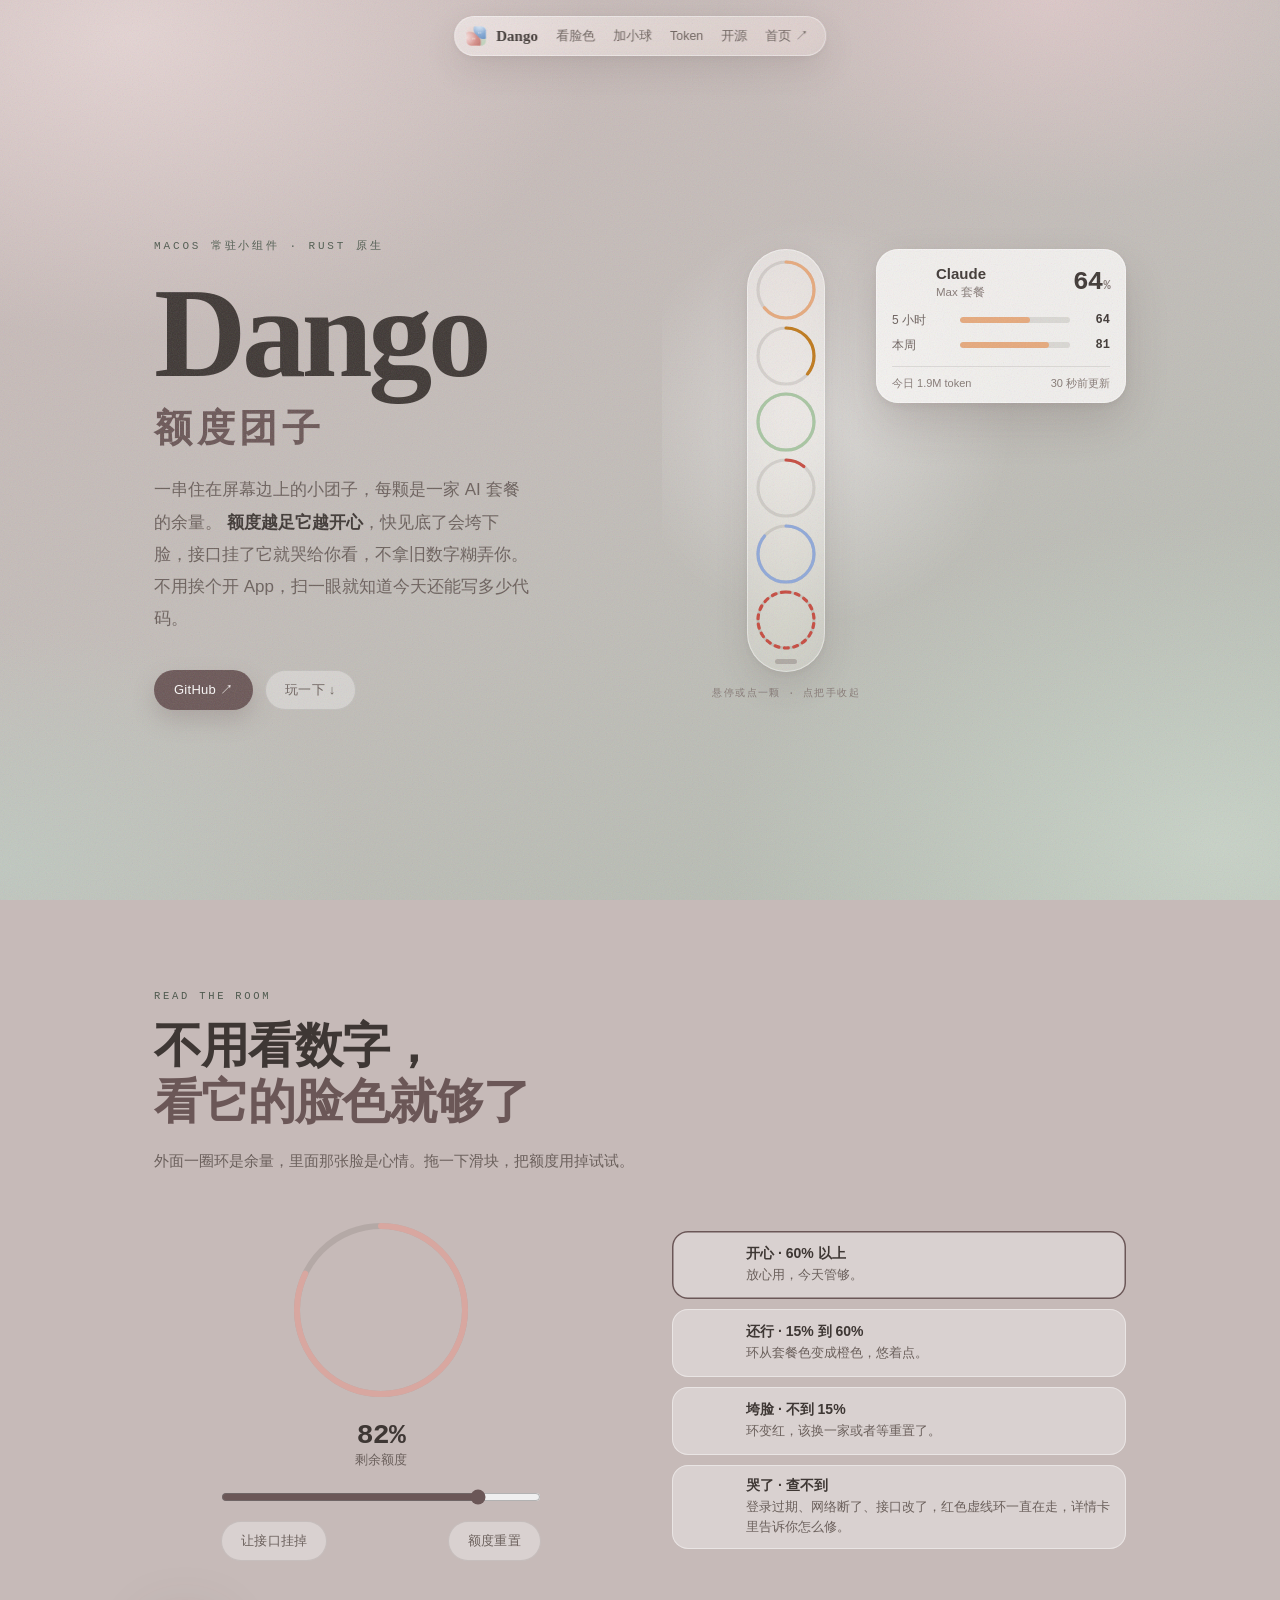
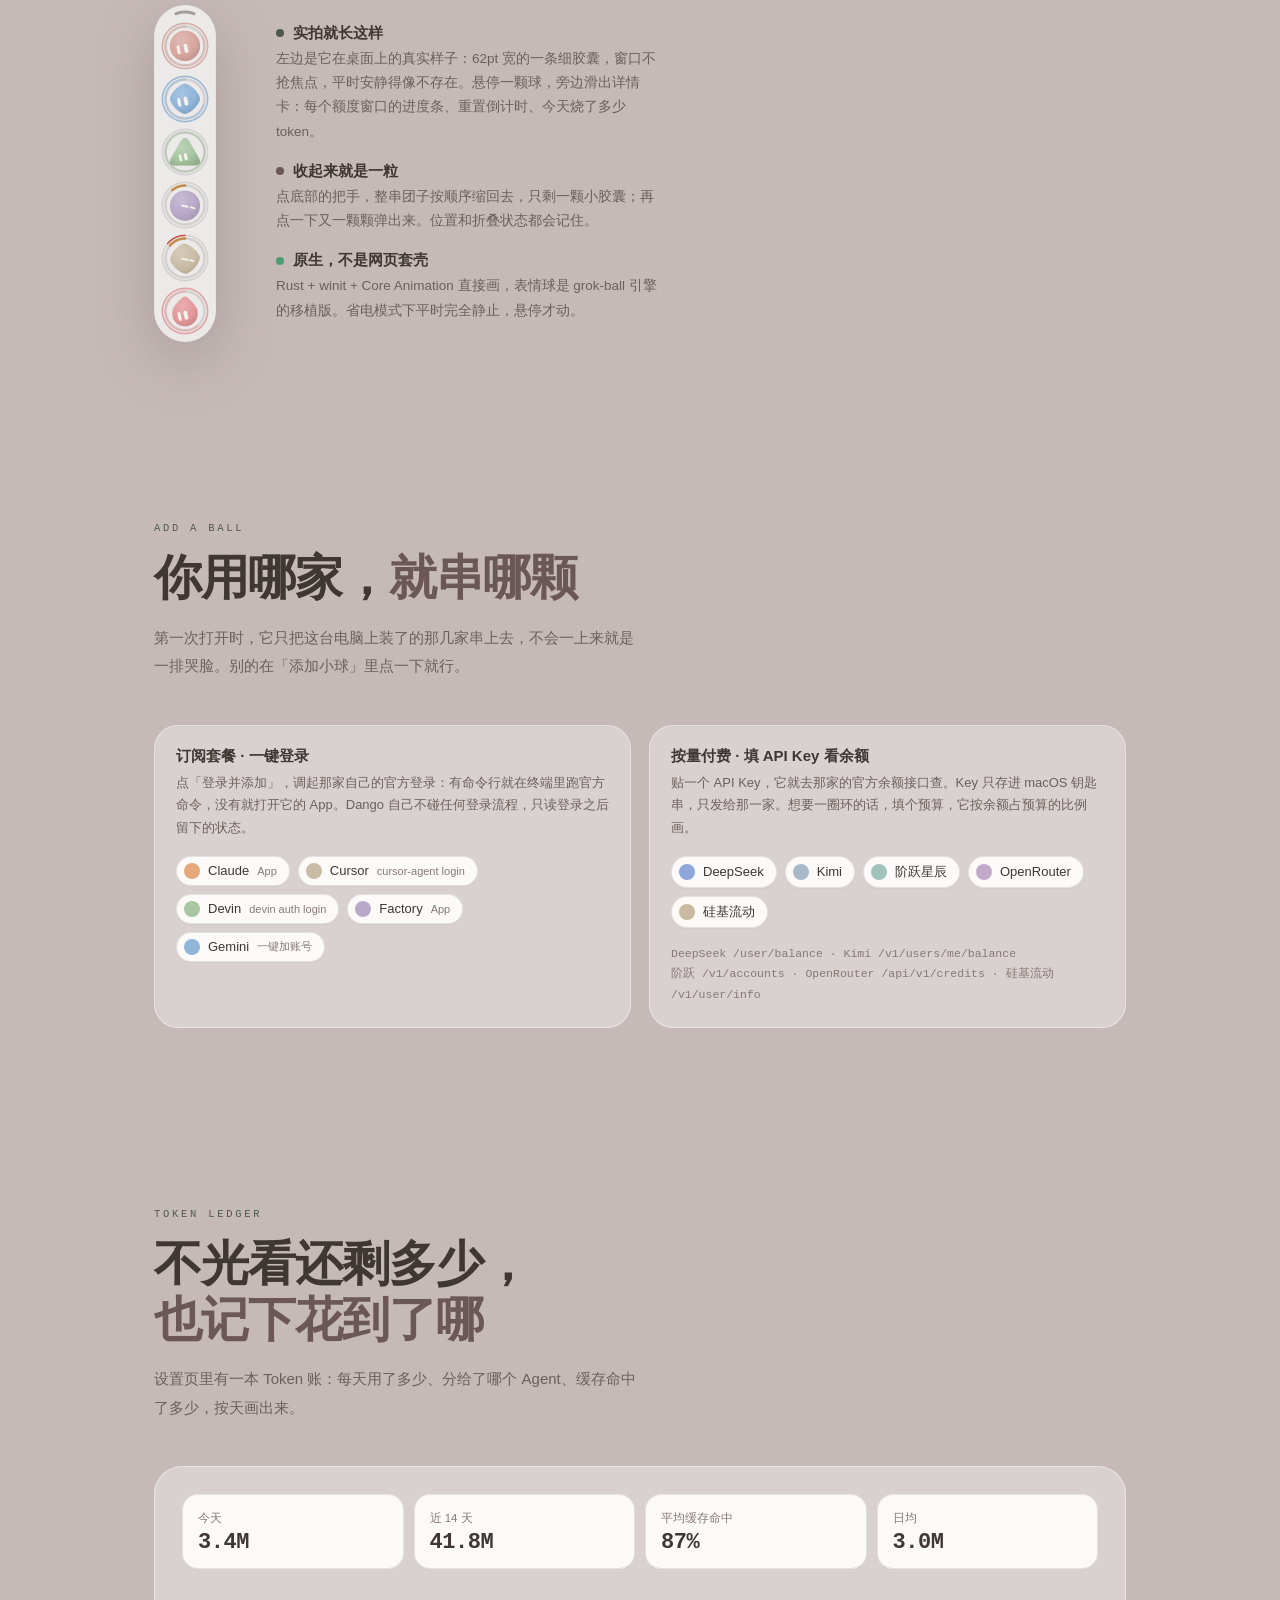
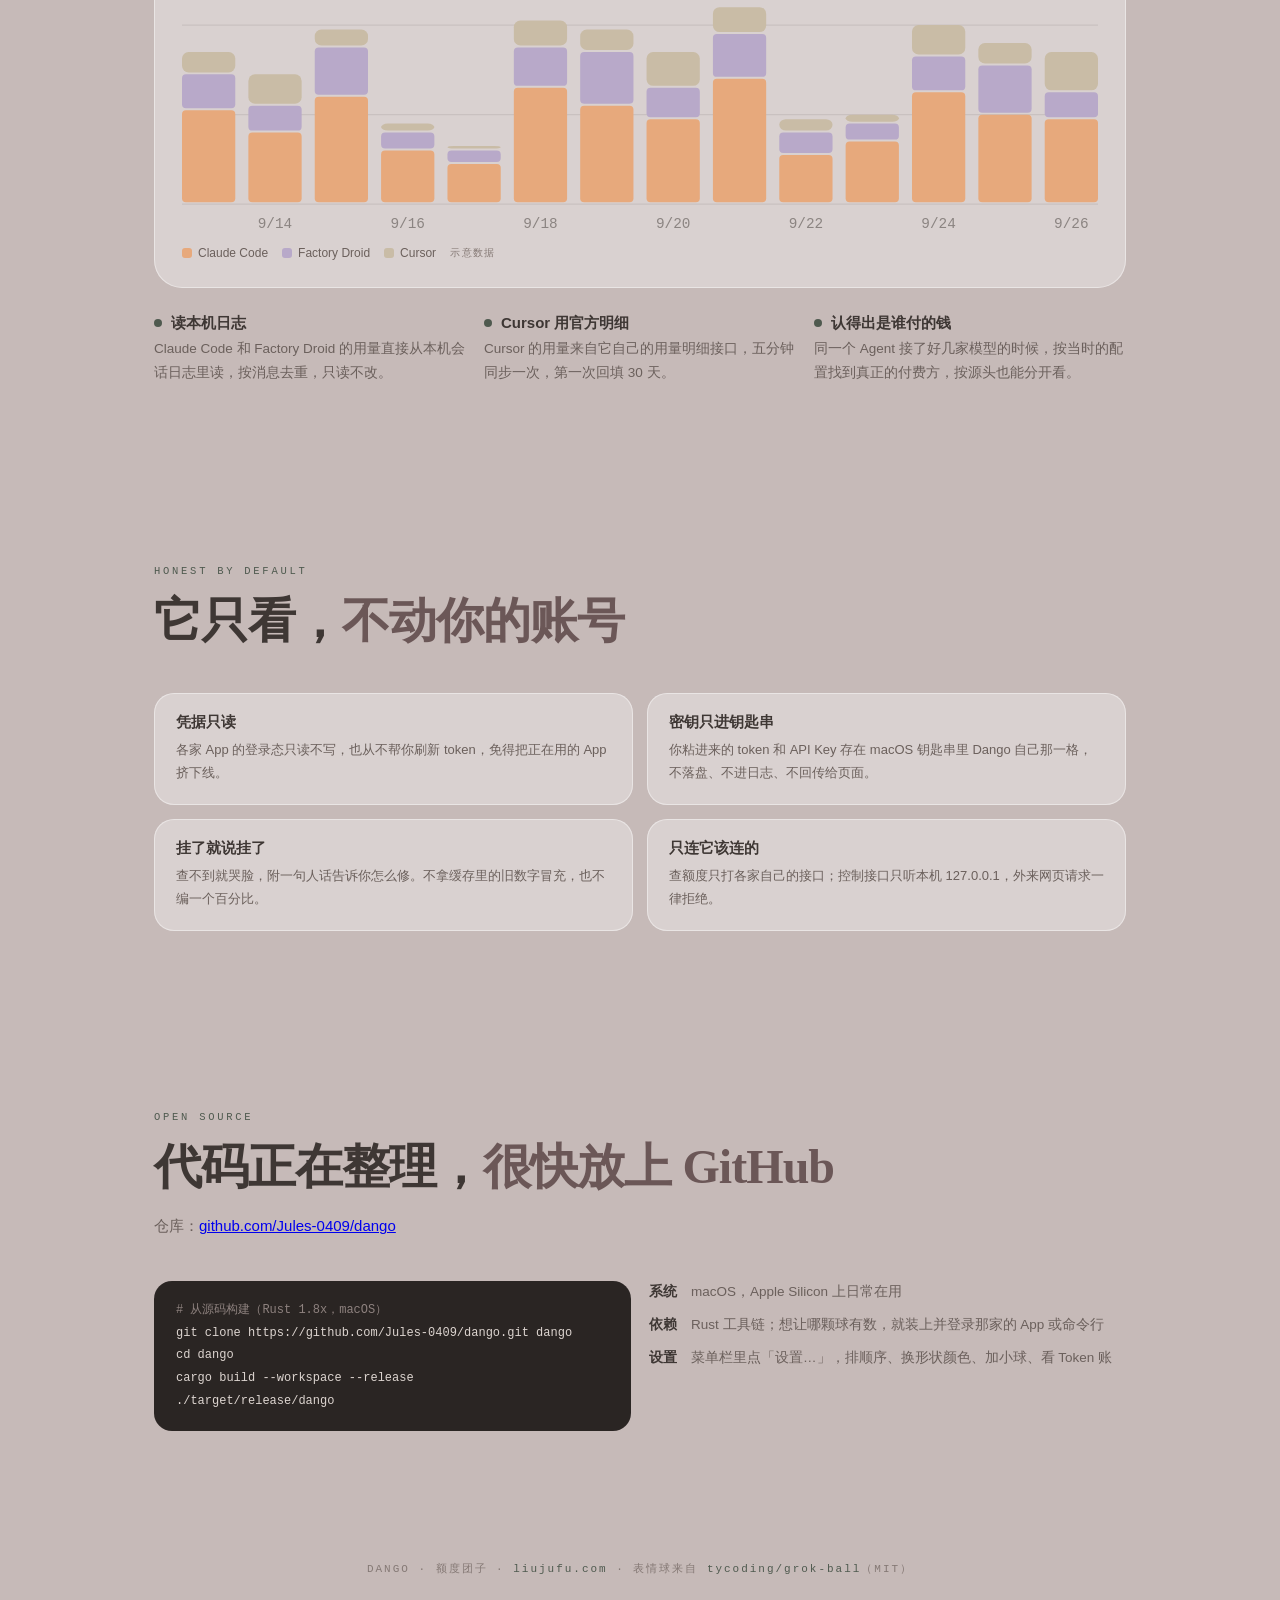
==== commit 664369e8: "Credit tycoding/grok-ball properly The vendored emotion-ball engine (ui/grok-ball.js) and its Rust p" ====
--- a/site/index.html
+++ b/site/index.html
@@ -445,7 +445,7 @@
 </main>
 
 <footer class="wrap">
-  <div class="by">DANGO · 额度团子 · <a href="https://www.liujufu.com">liujufu.com</a> · 表情球引擎 grok-ball（MIT）</div>
+  <div class="by">DANGO · 额度团子 · <a href="https://www.liujufu.com">liujufu.com</a> · 表情球来自 <a href="https://github.com/tycoding/grok-ball">tycoding/grok-ball</a>（MIT）</div>
 </footer>
 
 <script src="grok-ball.js"></script>
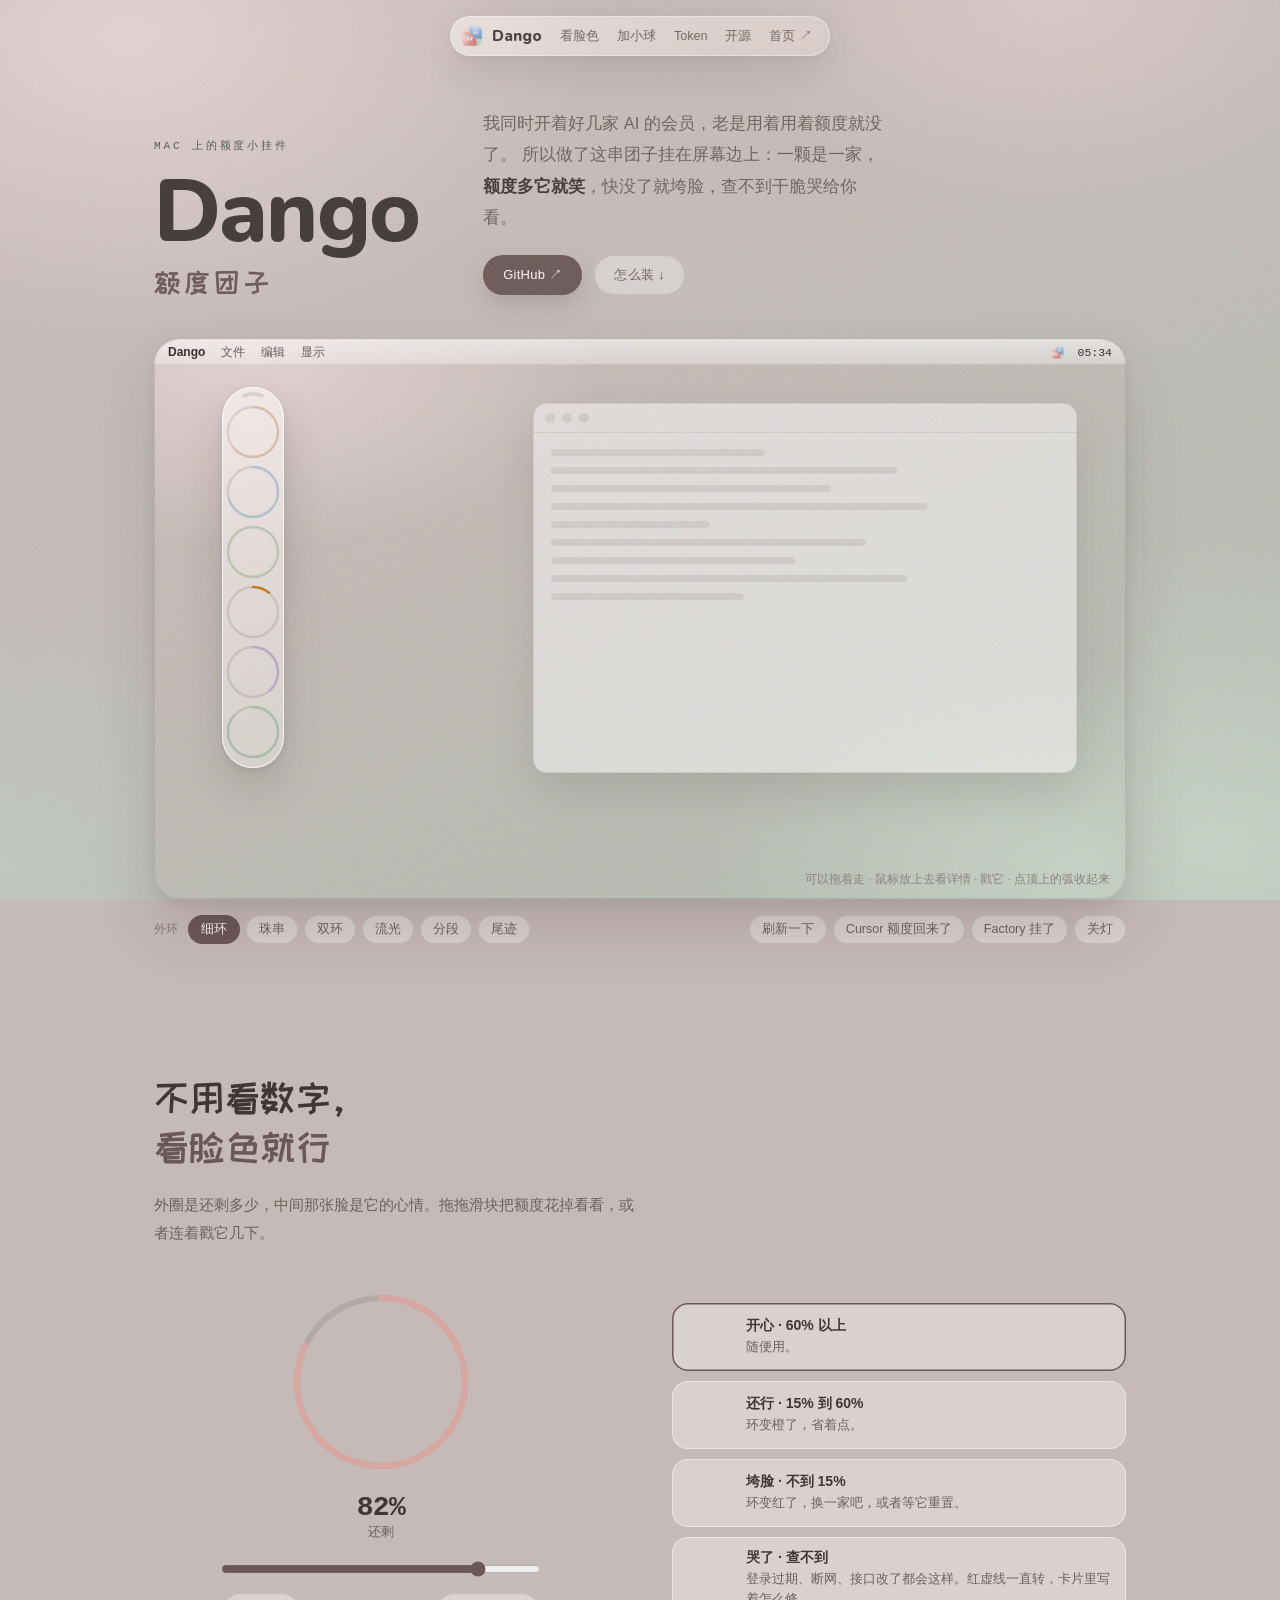
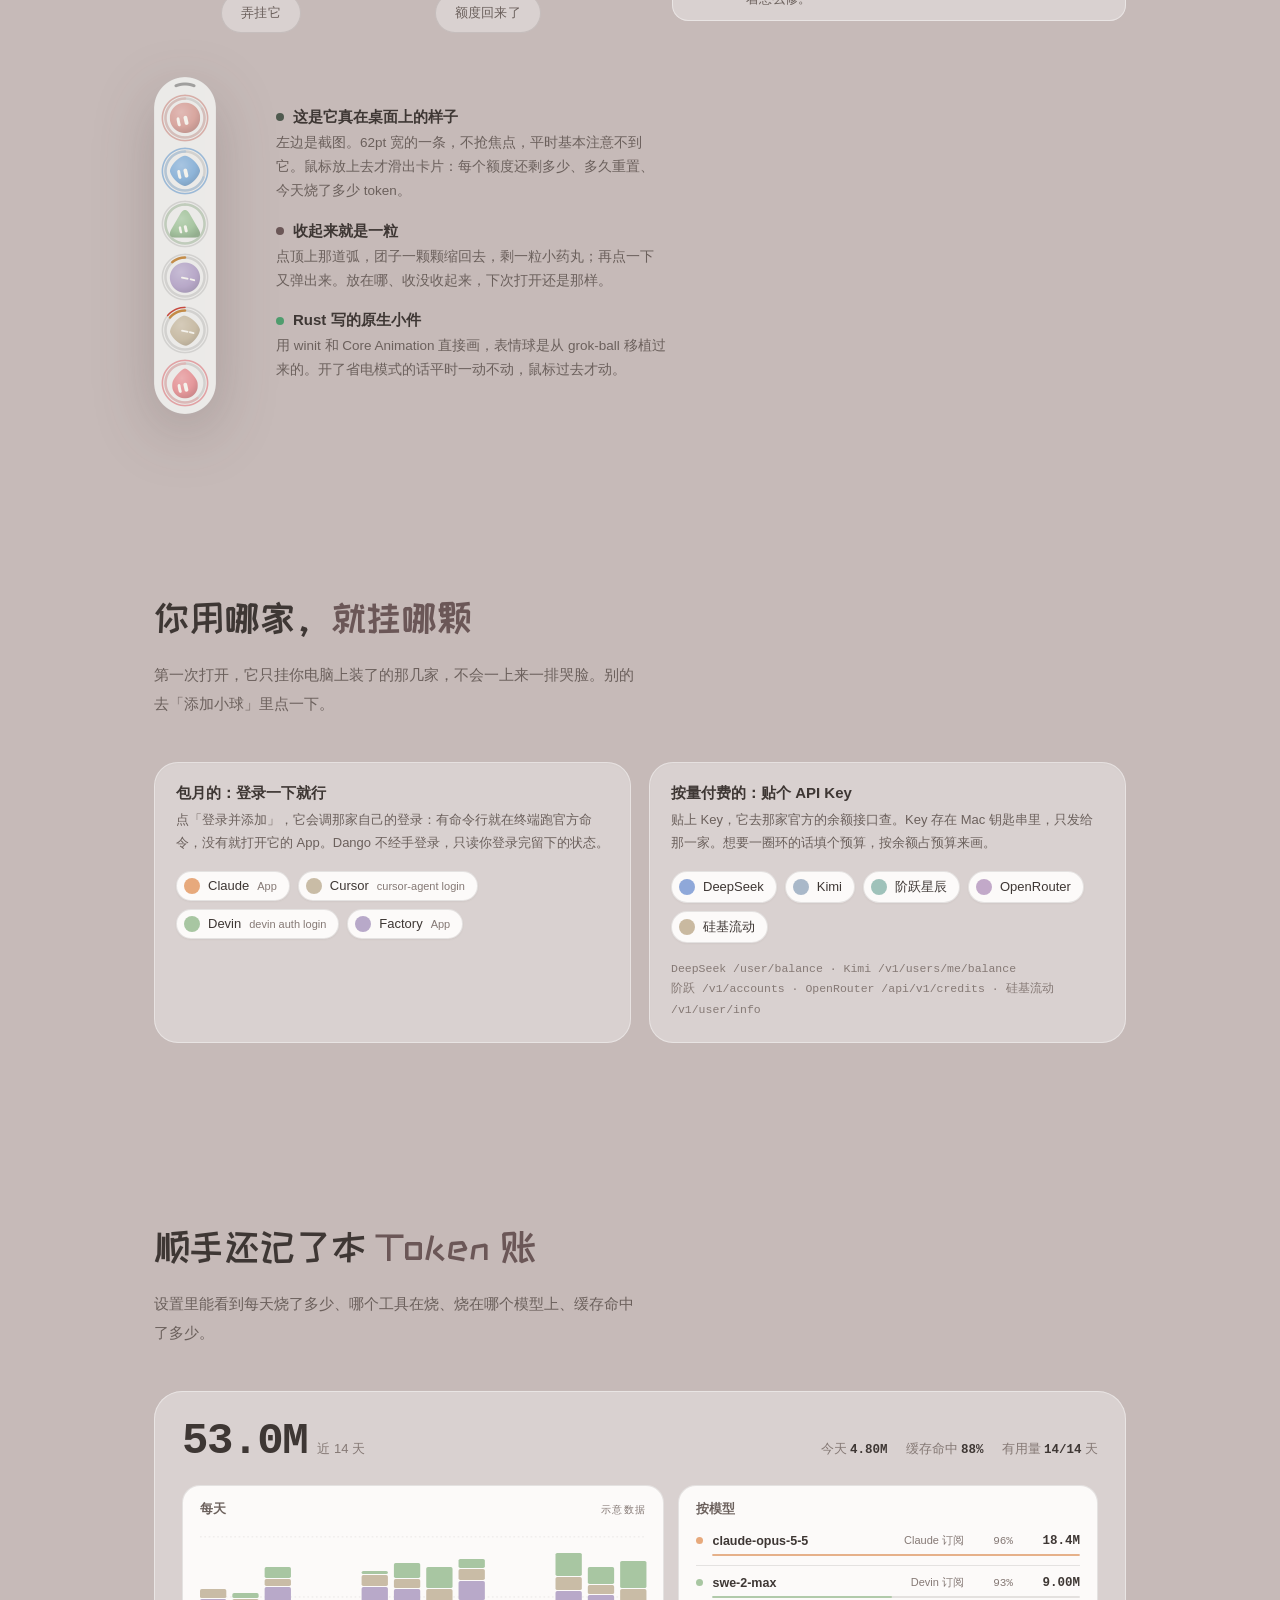
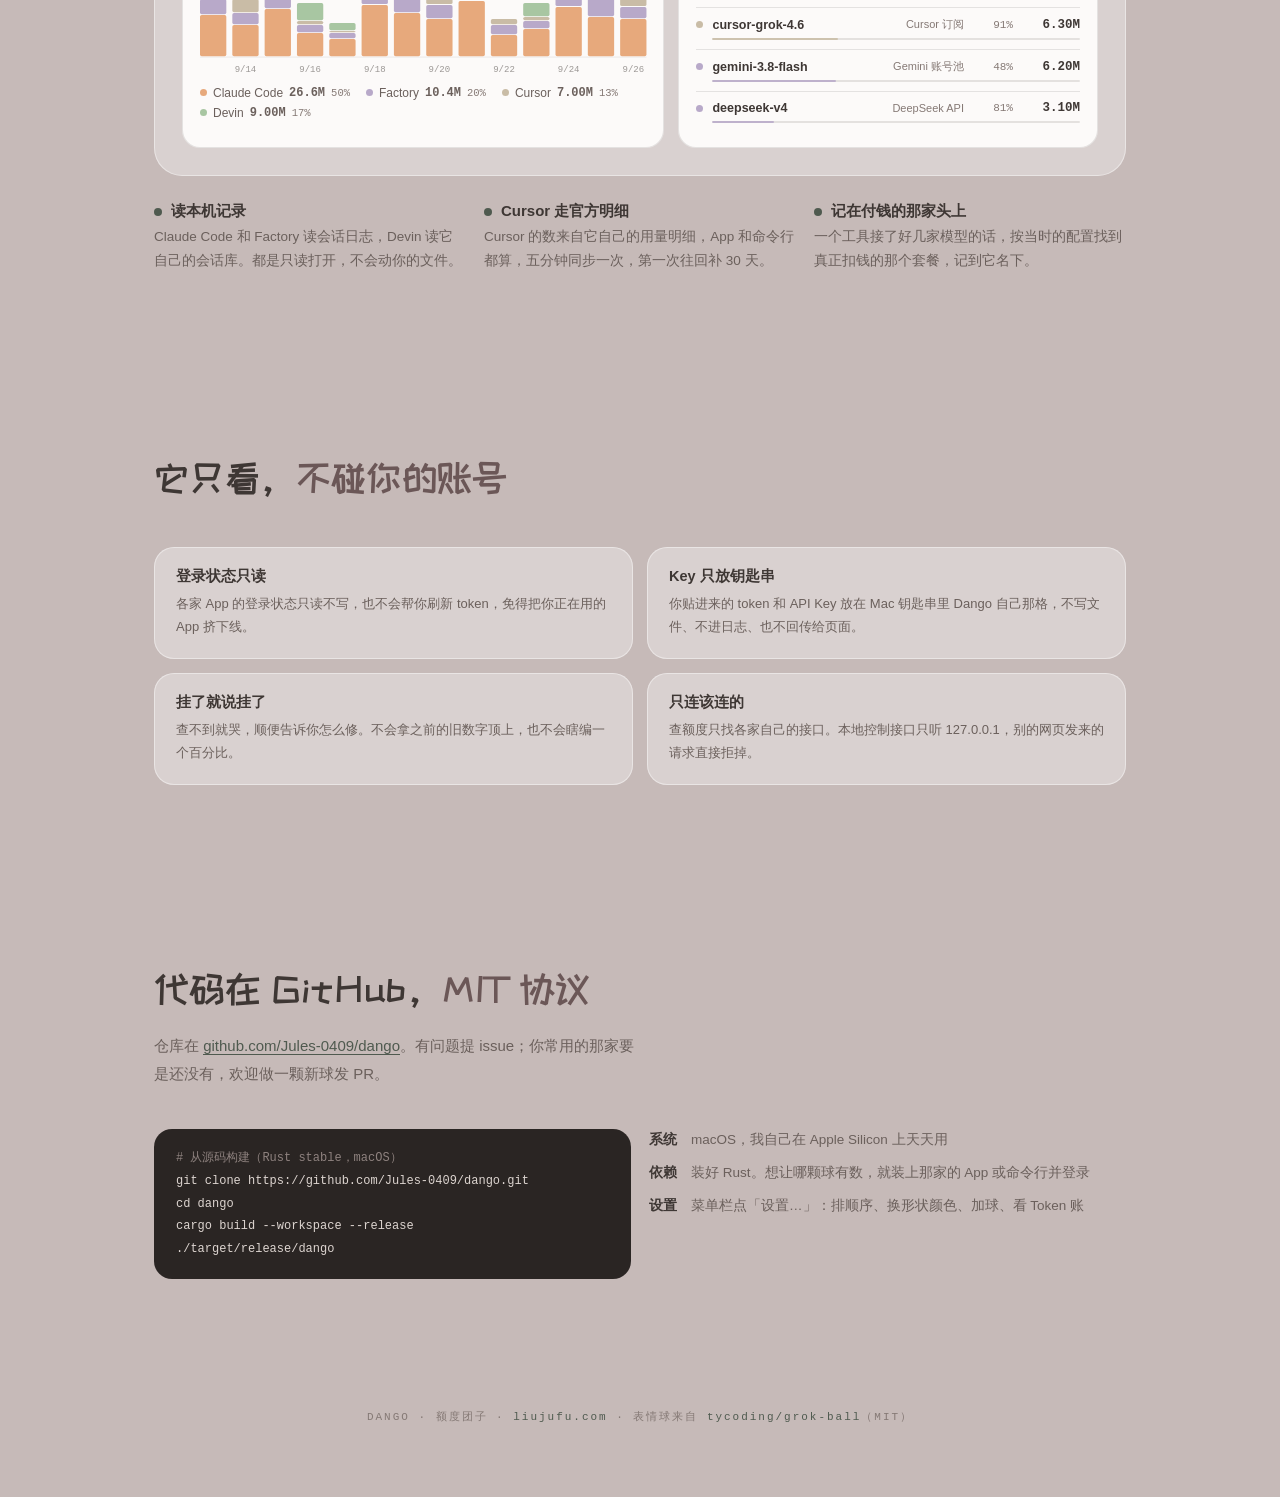
==== commit bf8e3736: "Downloadable Dango.app, Haze quota, Dock icon that opens settings, bilingual README - scripts/bundle" ====
--- a/site/index.html
+++ b/site/index.html
@@ -4,13 +4,16 @@
 <meta charset="UTF-8">
 <meta name="viewport" content="width=device-width, initial-scale=1.0">
 <title>Dango — 额度团子</title>
-<meta name="description" content="一串住在屏幕边上的额度团子：每颗表情球是一家 AI 套餐的余量，额度越足球越开心，见底了它会哭。macOS 原生小组件。">
+<meta name="description" content="挂在 Mac 屏幕边上的一串团子，一颗是一家 AI 套餐的额度。额度多它就笑，快没了就垮脸，查不到就哭。">
 <meta property="og:title" content="Dango — 额度团子">
-<meta property="og:description" content="每颗表情球是一家 AI 套餐的余量。额度越足越开心，见底了它会哭。">
+<meta property="og:description" content="一颗团子是一家 AI 套餐的额度。额度多它就笑，快没了就垮脸。">
 <meta property="og:image" content="img/icon-512.png">
 <link rel="icon" href="img/icon.png">
 <link rel="apple-touch-icon" href="img/icon-512.png">
 <style>
+  /* 标题字体：站酷快乐体 + Nunito，只含页面标题用到的字（site/fonts/subset.sh 生成） */
+  @font-face{font-family:"Dango Cute";src:url(fonts/kuaile-sub.woff2) format("woff2");font-display:swap;}
+  @font-face{font-family:"Dango Round";src:url(fonts/nunito-dango.woff2) format("woff2");font-weight:800;font-display:swap;}
   /* 芭乐玻璃 · 亮底配方（展示型）：底光 + 排版当主角，玻璃只给 nav / 胶囊 / 卡片三件。
      rose = 人的动作，sage = 机器的状态；功能色保持饱和。 */
   :root{
@@ -84,26 +87,22 @@
     display:flex;align-items:center;gap:18px;padding:8px 18px 8px 10px;border-radius:999px;
     max-width:calc(100vw - 32px);
   }
-  .nav .mark{display:flex;align-items:center;gap:8px;font-family:var(--f-display);font-weight:700;font-size:15px;color:var(--ink);text-decoration:none;}
+  .nav .mark{display:flex;align-items:center;gap:8px;font-family:"Dango Round",var(--f-display);font-weight:800;font-size:15px;color:var(--ink);text-decoration:none;}
   .nav .mark img{width:24px;height:24px;border-radius:7px;}
   .nav a.l{font-size:12.5px;color:var(--ink-2);text-decoration:none;transition:color .2s;white-space:nowrap;}
   .nav a.l:hover{color:var(--ink);}
   @media(max-width:600px){.nav a.l.opt{display:none;}}
 
-  /* ── hero ── */
-  .hero{
-    min-height:100svh;display:grid;grid-template-columns:minmax(0,1fr) auto;align-items:center;
-    gap:clamp(28px,6vw,80px);padding-top:96px;padding-bottom:48px;
-  }
-  @media(max-width:860px){.hero{grid-template-columns:minmax(0,1fr);justify-items:center;text-align:center;}}
-  .kicker{font-family:var(--f-mono);font-size:11px;letter-spacing:.26em;color:var(--sage-deep);text-transform:uppercase;margin-bottom:22px;}
-  h1{font-family:var(--f-display);font-weight:700;letter-spacing:-.035em;font-size:clamp(64px,11vw,128px);line-height:.92;}
-  h1 .cn{display:block;font-size:.3em;letter-spacing:.12em;color:var(--rose-deep);margin-top:18px;font-weight:600;}
-  .lede{margin-top:28px;max-width:40ch;font-size:clamp(15px,1.7vw,17px);line-height:1.9;color:var(--ink-2);}
+  /* ── hero：上面一行字，下面一整块演示桌面 ── */
+  .hero{padding-top:108px;padding-bottom:40px;}
+  .hero-top{display:grid;grid-template-columns:auto minmax(0,1fr);align-items:end;gap:clamp(24px,5vw,72px);}
+  @media(max-width:860px){.hero-top{grid-template-columns:minmax(0,1fr);}}
+  .kicker{font-family:var(--f-mono);font-size:11px;letter-spacing:.26em;color:var(--sage-deep);text-transform:uppercase;margin-bottom:18px;}
+  h1{font-family:"Dango Round",var(--f-display);font-weight:800;letter-spacing:-.02em;font-size:clamp(50px,7vw,88px);line-height:.95;}
+  h1 .cn{display:block;font-family:"Dango Cute",var(--f-ui);font-size:.32em;letter-spacing:.14em;color:var(--rose-deep);margin-top:14px;font-weight:400;}
+  .lede{max-width:44ch;font-size:clamp(15px,1.6vw,16.5px);line-height:1.9;color:var(--ink-2);}
   .lede b{color:var(--ink);font-weight:600;}
-  @media(max-width:860px){.lede{margin-left:auto;margin-right:auto;}}
-  .cta{display:flex;gap:12px;margin-top:34px;flex-wrap:wrap;}
-  @media(max-width:860px){.cta{justify-content:center;}}
+  .cta{display:flex;gap:12px;margin-top:22px;flex-wrap:wrap;}
   .btn{
     display:inline-flex;align-items:center;gap:8px;font:inherit;font-size:13px;padding:11px 20px;border-radius:999px;
     text-decoration:none;border:0;cursor:pointer;letter-spacing:.02em;
@@ -113,69 +112,140 @@
   .btn-primary{background:var(--rose-deep);color:var(--paper);box-shadow:0 10px 22px rgba(107,87,87,.26);}
   .btn-ghost{color:var(--ink-2);background:var(--etch);box-shadow:inset 0 0 0 1px var(--hair);}
   .btn-ghost:hover{color:var(--ink);}
-  .btn[aria-disabled="true"]{cursor:default;opacity:.8;}
-  .btn[aria-disabled="true"]:hover{transform:none;}
-  .btn .soon{font-family:var(--f-mono);font-size:10px;letter-spacing:.1em;padding:2px 7px;border-radius:999px;background:rgba(255,255,255,.22);}
-
-  /* ── 活的胶囊（玻璃 2/3）+ 详情卡（3/3）── */
-  .stage{display:flex;align-items:flex-start;gap:16px;position:relative;}
-  .stage::before{
-    content:"";position:absolute;inset:-40px -50px;border-radius:90px;z-index:-1;
-    background:radial-gradient(55% 55% at 30% 40%,var(--glow),transparent 70%);
-  }
-  .stage > .col{display:flex;flex-direction:column;align-items:center;}
-  .capsule{
-    width:78px;border-radius:39px;padding:10px 0 8px;display:flex;flex-direction:column;align-items:center;
-    transition:height .42s cubic-bezier(.3,.8,.3,1);overflow:hidden;flex:none;
-  }
-  .slot{width:62px;height:62px;position:relative;flex:none;cursor:pointer;
-    transition:transform .32s cubic-bezier(.34,1.4,.64,1), opacity .25s ease;}
-  .slot + .slot{margin-top:4px;}
-  .slot .ring{position:absolute;inset:0;width:62px;height:62px;transform:rotate(-90deg);}
-  .slot .ring circle{fill:none;stroke-width:3.2;stroke-linecap:round;}
-  .slot .ring .track{stroke:var(--track);}
-  .slot .ring .arc{transition:stroke-dashoffset .7s cubic-bezier(.34,1.2,.64,1), stroke .3s ease;}
-  .slot .ring .ants{stroke:var(--danger);stroke-dasharray:4 5.5;animation:ants 5s linear infinite;}
-  @keyframes ants{to{stroke-dashoffset:-95}}
-  .slot .ball{position:absolute;inset:8px;}
-  .capsule.focus .slot:not(.on){opacity:.42;}
-  .slot.on{transform:scale(1.06);}
-  .grip{width:22px;height:5px;border-radius:3px;background:var(--ink-3);opacity:.45;margin-top:8px;border:0;cursor:pointer;flex:none;
-    transition:opacity .2s, width .2s;}
-  .grip:hover{opacity:.8;width:28px;}
-  .capsule.folded .slot{transform:scale(.2);opacity:0;pointer-events:none;}
-  .capsule-cap{font-family:var(--f-mono);font-size:10px;letter-spacing:.14em;color:var(--ink-3);margin-top:14px;text-align:center;}
-
-  .card{
-    width:250px;border-radius:22px;padding:16px 16px 12px;background:var(--card);
-    backdrop-filter:blur(26px) saturate(170%);-webkit-backdrop-filter:blur(26px) saturate(170%);
-    box-shadow:0 20px 44px rgba(64,46,46,.16),0 3px 10px rgba(64,46,46,.07),inset 0 0 0 1px var(--etch-edge);
-    transition:transform .35s cubic-bezier(.3,.8,.3,1), opacity .25s ease;text-align:left;
-  }
-  .card.hide{opacity:0;transform:translateX(-10px) scale(.97);pointer-events:none;}
-  .card .head{display:flex;align-items:center;gap:10px;}
-  .card .mini{width:34px;height:34px;flex:none;}
-  .card .name{font-weight:650;font-size:15px;line-height:1.2;}
-  .card .sub{font-size:11.5px;color:var(--ink-3);margin-top:2px;}
-  .card .big{margin-left:auto;font-family:var(--f-mono);font-weight:700;font-size:26px;letter-spacing:-.03em;}
-  .card .big small{font-size:12px;color:var(--ink-3);margin-left:1px;}
-  .card .rows{margin-top:12px;display:grid;gap:8px;}
-  .card .row{display:grid;grid-template-columns:58px 1fr 30px;align-items:center;gap:10px;font-size:12px;color:var(--ink-2);}
-  .card .bar{height:6px;border-radius:3px;background:var(--track);overflow:hidden;}
-  .card .bar i{display:block;height:100%;border-radius:3px;transition:width .6s cubic-bezier(.3,.8,.3,1);}
-  .card .row b{font-family:var(--f-mono);font-size:12px;text-align:right;color:var(--ink);}
-  .card .err{margin-top:12px;padding:10px 12px;border-radius:12px;background:rgba(199,74,63,.1);font-size:12.5px;line-height:1.6;color:var(--ink);}
-  .card .err code{display:block;font-family:var(--f-mono);font-size:11px;color:var(--danger);margin-top:2px;}
-  .card .foot{margin-top:12px;padding-top:9px;border-top:1px solid var(--hair);display:flex;justify-content:space-between;font-size:11px;color:var(--ink-3);}
-  @media(max-width:420px){
-    .stage{flex-direction:column;align-items:center;}
-    .card{width:min(280px,calc(100vw - 32px));}
-    .card.hide{transform:translateY(-8px) scale(.97);}
-  }
+
+  /* ── 演示桌面：一块假桌面，胶囊能拖、能收、能戳，环能换 ── */
+  .desk{
+    --wall-a:#E4D4D3; --wall-b:#C8D2C7; --wall-base:#CBBAB9; --wall-end:#B3BDB2;
+    --dglass-hi:rgba(255,255,255,.62); --dglass-lo:rgba(255,255,255,.36); --dglass-edge:rgba(255,255,255,.8);
+    --bubble:rgba(252,250,249,.92); --b-ink:#2E2626; --b-ink-3:#8A7E7C;
+    --dtrack:rgba(70,52,52,.14); --win:rgba(252,250,249,.55); --win-line:rgba(70,52,52,.10);
+    --d-ok:#4F9D6E; --d-warn:#C0791A; --d-danger:#C74A3F;
+    position:relative;margin-top:44px;height:560px;border-radius:26px;overflow:hidden;
+    background:
+      radial-gradient(58% 54% at 10% 4%, var(--wall-a) 0%, transparent 62%),
+      radial-gradient(64% 60% at 95% 94%, var(--wall-b) 0%, transparent 60%),
+      linear-gradient(155deg, var(--wall-base) 0%, var(--wall-end) 100%);
+    box-shadow:0 30px 60px rgba(64,46,46,.16),0 4px 14px rgba(64,46,46,.08),inset 0 0 0 1px var(--hair);
+    user-select:none;-webkit-user-select:none;touch-action:pan-y;transition:background .6s ease;
+  }
+  .desk.night{
+    --wall-a:#3A2C2B; --wall-b:#28332A; --wall-base:#1C1716; --wall-end:#162017;
+    --dglass-hi:rgba(40,32,30,.66); --dglass-lo:rgba(30,24,22,.54); --dglass-edge:rgba(255,235,230,.18);
+    --bubble:rgba(34,27,25,.94); --b-ink:#EFE7E4; --b-ink-3:#A39592;
+    --dtrack:rgba(255,240,235,.14); --win:rgba(40,32,30,.55); --win-line:rgba(255,240,235,.08);
+    --d-ok:#6FC08F; --d-warn:#E3A04A; --d-danger:#E4675B;
+  }
+  @media (prefers-color-scheme: dark){ :root:not([data-theme="light"]) .desk.auto-night{
+    --wall-a:#3A2C2B; --wall-b:#28332A; --wall-base:#1C1716; --wall-end:#162017;
+    --dglass-hi:rgba(40,32,30,.66); --dglass-lo:rgba(30,24,22,.54); --dglass-edge:rgba(255,235,230,.18);
+    --bubble:rgba(34,27,25,.94); --b-ink:#EFE7E4; --b-ink-3:#A39592;
+    --dtrack:rgba(255,240,235,.14); --win:rgba(40,32,30,.55); --win-line:rgba(255,240,235,.08);
+    --d-ok:#6FC08F; --d-warn:#E3A04A; --d-danger:#E4675B;
+  }}
+  .menubar{position:absolute;inset:0 0 auto 0;height:26px;display:flex;align-items:center;justify-content:space-between;padding:0 14px;
+    font-size:12px;color:var(--b-ink);background:linear-gradient(var(--dglass-hi),var(--dglass-lo));
+    backdrop-filter:blur(20px);-webkit-backdrop-filter:blur(20px);box-shadow:inset 0 -1px 0 var(--win-line);z-index:2;}
+  .menubar .l{display:flex;gap:16px;align-items:center;}
+  .menubar .l b{font-weight:650;}
+  .menubar .l span{opacity:.75;}
+  @media(max-width:600px){.menubar .l span{display:none;}}
+  .menubar .r{display:flex;gap:12px;align-items:center;font-family:var(--f-mono);font-size:11.5px;}
+  .menubar .r img{width:15px;height:15px;border-radius:4px;}
+  .win{position:absolute;right:5%;top:64px;width:min(56%,560px);height:66%;border-radius:14px;background:var(--win);
+    box-shadow:0 20px 40px rgba(50,36,36,.12),inset 0 0 0 1px var(--win-line);overflow:hidden;}
+  .win .bar{height:30px;display:flex;align-items:center;gap:7px;padding:0 12px;border-bottom:1px solid var(--win-line);}
+  .win .bar i{width:10px;height:10px;border-radius:50%;background:var(--win-line);}
+  .win .code{padding:16px 18px;display:grid;gap:11px;}
+  .win .code i{display:block;height:7px;border-radius:4px;background:var(--win-line);}
+  @media(max-width:700px){.win{right:-30%;width:80%;}}
+  .dhint{position:absolute;right:16px;bottom:12px;font-size:11.5px;color:var(--b-ink-3);pointer-events:none;z-index:1;}
+  @media(max-width:600px){.dhint{left:16px;right:auto;}}
+
+  .capsule{position:absolute;left:clamp(16px,7%,80px);top:48px;width:62px;border-radius:31px;z-index:3;
+    background:linear-gradient(160deg,var(--dglass-hi),var(--dglass-lo));
+    backdrop-filter:blur(26px) saturate(190%);-webkit-backdrop-filter:blur(26px) saturate(190%);
+    box-shadow:0 18px 40px rgba(50,36,36,.18),0 2px 8px rgba(50,36,36,.08),inset 0 0 0 1px var(--dglass-edge);
+    cursor:grab;touch-action:none;}
+  .capsule.dragging{cursor:grabbing;}
+  .balls{display:grid;grid-template-rows:1fr;transition:grid-template-rows .5s cubic-bezier(.5,0,.2,1);}
+  .capsule.folded .balls{grid-template-rows:0fr;}
+  .balls > div{min-height:0;overflow:hidden;display:flex;flex-direction:column;align-items:center;gap:6px;}
+  .balls > div > .slot:last-child{margin-bottom:9px;}
+  .grip{display:block;width:62px;height:18px;cursor:pointer;}
+  .grip path{fill:none;stroke:var(--dtrack);stroke-width:3.5;stroke-linecap:round;transition:stroke .2s;}
+  .grip:hover path{stroke:var(--b-ink-3);}
+  .grip:focus:not(:focus-visible){outline:none;}
+  .slot{position:relative;width:54px;height:54px;flex:none;display:grid;place-items:center;
+    transition:opacity .25s ease, transform .4s cubic-bezier(.34,1.45,.64,1);}
+  .capsule.folded .slot{transform:scale(.2) translateY(-40px);opacity:0;transition:opacity .2s ease, transform .3s ease-in;}
+  .capsule.focus .slot:not(.hot){opacity:.5;}
+  .slot.hot{transform:scale(1.08);}
+  .slot .ring{position:absolute;inset:-2px;width:58px;height:58px;overflow:visible;}
+  .slot .ring circle{fill:none;stroke-linecap:round;}
+  .slot .ring .trk{stroke:var(--dtrack);}
+  .slot .ring .grow{transition:stroke-dashoffset .9s cubic-bezier(.34,1.45,.64,1);}
+  .slot .ring .bead{transition:r .35s cubic-bezier(.34,1.8,.64,1);stroke:none;}
+  .slot .ring .ants{stroke-dasharray:3 4;animation:dants 1s linear infinite;}
+  @keyframes dants{to{stroke-dashoffset:-14px}}
+  .slot .ring .comet{stroke:#fff;transform-origin:29px 29px;animation:orbit var(--spd,4s) linear infinite;}
+  @keyframes orbit{from{transform:rotate(-90deg)}to{transform:rotate(270deg)}}
+  .slot .ring.low{animation:breathe 1.6s ease-in-out infinite;}
+  @keyframes breathe{50%{opacity:.55}}
+  .slot .ball{width:44px;height:44px;position:relative;}
+  .ripple{position:absolute;inset:0;border-radius:50%;border:2px solid;pointer-events:none;}
+  .big-slot{cursor:pointer;-webkit-tap-highlight-color:transparent;}
+  .big-slot .ripple{inset:6px;border-width:3px;}
+  .slot .ball svg{width:100%;height:100%;display:block;overflow:visible;}
+  .slot .zz{position:absolute;right:-2px;top:-4px;font:italic 700 11px/1 var(--f-display);color:var(--b-ink-3);opacity:0;pointer-events:none;}
+  .slot.sleep .zz{animation:zz 2.4s ease-in-out infinite;}
+  @keyframes zz{0%{opacity:0;transform:translate(0,4px) scale(.7)}30%{opacity:1}100%{opacity:0;transform:translate(8px,-14px) scale(1.15)}}
+
+  /* 详情卡：卡身和尖角是同一条路径；胶囊太靠右时翻到左边 */
+  .dcard{position:absolute;width:250px;color:var(--b-ink);z-index:4;text-align:left;
+    opacity:0;transform:translateX(-8px) scale(.97);transform-origin:left center;pointer-events:none;
+    transition:opacity .16s ease, transform .3s cubic-bezier(.34,1.45,.64,1), top .3s cubic-bezier(.34,1.3,.64,1);}
+  .dcard.flip{transform-origin:right center;transform:translateX(8px) scale(.97);}
+  .dcard.on{opacity:1;transform:none;pointer-events:auto;}
+  .dcard .shape{position:absolute;left:-8px;top:0;overflow:visible;pointer-events:none;
+    filter:drop-shadow(0 14px 22px rgba(50,36,36,.16)) drop-shadow(0 2px 4px rgba(50,36,36,.08));}
+  .dcard.flip .shape{left:0;transform:scaleX(-1);}
+  .dcard .shape path{fill:var(--bubble);stroke:var(--hair);stroke-width:1;}
+  .dcard .body{position:relative;padding:14px 16px 12px;}
+  .c-head{display:flex;align-items:center;gap:10px;margin-bottom:12px;}
+  .c-head .mini{width:30px;height:30px;flex:none;}
+  .c-head .mini svg{width:100%;height:100%;display:block;}
+  .c-title{flex:1;min-width:0;}
+  .c-title b{display:block;font-size:14px;line-height:1.2;}
+  .c-title span{font-size:11px;color:var(--b-ink-3);}
+  .c-big{font:600 22px/1 var(--f-mono);letter-spacing:-.03em;font-variant-numeric:tabular-nums;}
+  .c-big small{font-size:12px;font-weight:400;color:var(--b-ink-3);margin-left:1px;}
+  .pool + .pool{margin-top:10px;}
+  .pool-name{font-size:10px;letter-spacing:.06em;color:var(--b-ink-3);margin-bottom:4px;}
+  .drow{display:grid;grid-template-columns:52px 1fr 30px;align-items:center;gap:10px;height:22px;font-size:12px;}
+  .drow .lbl{color:var(--b-ink-3);white-space:nowrap;overflow:hidden;text-overflow:ellipsis;}
+  .drow .bar{height:5px;border-radius:99px;background:var(--dtrack);overflow:hidden;}
+  .drow .bar i{display:block;height:100%;width:0;border-radius:99px;background:var(--c);transition:width .8s cubic-bezier(.34,1.3,.64,1);}
+  .drow .n{text-align:right;font:600 11px/1 var(--f-mono);font-variant-numeric:tabular-nums;}
+  .drow .n.dim{color:var(--b-ink-3);font-weight:400;}
+  .c-err{padding:9px 11px;border-radius:12px;background:color-mix(in srgb,var(--d-danger) 12%,transparent);font-size:12px;line-height:1.6;}
+  .c-err code{display:block;margin-top:3px;font:10px/1.4 var(--f-mono);color:var(--b-ink-3);}
+  .c-foot{margin-top:10px;font-size:10.5px;color:var(--b-ink-3);display:flex;justify-content:space-between;}
+
+  /* 桌面下面的两排按钮 */
+  .desk-ctl{display:flex;flex-wrap:wrap;justify-content:space-between;gap:12px 20px;margin-top:16px;}
+  .pills{display:flex;flex-wrap:wrap;align-items:center;gap:6px;}
+  .pills .t{font-size:11.5px;color:var(--ink-3);margin-right:4px;}
+  .pills button{font:500 12.5px/1 var(--f-ui);padding:8px 13px;border-radius:99px;border:0;cursor:pointer;
+    background:var(--etch);color:var(--ink-2);box-shadow:inset 0 0 0 1px var(--hair);transition:transform .15s, background .2s, color .2s;}
+  .pills button:hover{color:var(--ink);}
+  .pills button:active{transform:scale(.96);}
+  .pills button.on{background:var(--rose-deep);color:var(--paper);box-shadow:none;}
+  .pills button:focus-visible,.slot:focus-visible,.grip:focus-visible{outline:2px solid var(--rose-deep);outline-offset:2px;}
+  @media (prefers-reduced-motion:reduce){.desk *{animation:none !important;transition:none !important;}}
 
   /* ── 区块 ── */
   .sec-kicker{font-family:var(--f-mono);font-size:10.5px;letter-spacing:.26em;color:var(--sage-deep);margin-bottom:16px;text-transform:uppercase;}
-  h2{font-family:var(--f-display);font-size:clamp(30px,4.6vw,48px);font-weight:700;letter-spacing:-.02em;line-height:1.16;}
+  h2{font-family:"Dango Cute",var(--f-ui);font-size:clamp(26px,3.6vw,38px);font-weight:400;letter-spacing:.01em;line-height:1.3;}
   h2 em{font-style:normal;color:var(--rose-deep);}
   .sec-sub{margin-top:18px;max-width:58ch;line-height:1.9;color:var(--ink-2);font-size:15px;}
 
@@ -224,17 +294,37 @@
   .chip small{font-size:11px;color:var(--ink-3);}
   .how{font-family:var(--f-mono);font-size:11.5px;color:var(--ink-3);margin-top:16px;line-height:1.8;}
 
-  /* Token */
+  /* Token：跟设置页同一套——一个大数、一行小字、每天堆叠柱、按模型细条 */
   .tok{margin-top:44px;padding:clamp(18px,3vw,28px);border-radius:28px;background:var(--etch);box-shadow:inset 0 0 0 1px var(--etch-edge);}
-  .tiles{display:grid;grid-template-columns:repeat(4,minmax(0,1fr));gap:10px;}
-  @media(max-width:700px){.tiles{grid-template-columns:repeat(2,minmax(0,1fr));}}
-  .tile{padding:14px 16px;border-radius:16px;background:var(--paper);box-shadow:inset 0 0 0 1px var(--hair);}
-  .tile span{font-size:11.5px;color:var(--ink-3);}
-  .tile b{display:block;font-family:var(--f-mono);font-size:22px;margin-top:4px;letter-spacing:-.02em;}
-  .chart{margin-top:18px;width:100%;height:auto;display:block;}
-  .chart-legend{display:flex;flex-wrap:wrap;gap:14px;margin-top:10px;font-size:12px;color:var(--ink-2);}
-  .chart-legend i{display:inline-block;width:10px;height:10px;border-radius:3px;margin-right:6px;vertical-align:-1px;}
-  .demo-tag{font-family:var(--f-mono);font-size:10px;letter-spacing:.14em;color:var(--ink-3);float:right;}
+  .tok-head{display:flex;align-items:baseline;justify-content:space-between;flex-wrap:wrap;gap:8px 20px;}
+  .tok-num{font-family:var(--f-mono);font-size:clamp(34px,5vw,44px);font-weight:700;letter-spacing:-.03em;line-height:1;}
+  .tok-num small{font-family:var(--f-ui);font-size:13px;font-weight:400;color:var(--ink-3);letter-spacing:0;margin-left:10px;}
+  .tok-stats{display:flex;flex-wrap:wrap;gap:6px 18px;font-size:12.5px;color:var(--ink-3);}
+  .tok-stats b{font-family:var(--f-mono);font-weight:600;color:var(--ink);}
+  .tok-grid{display:grid;grid-template-columns:minmax(0,1.15fr) minmax(0,1fr);gap:14px;margin-top:22px;}
+  @media(max-width:820px){.tok-grid{grid-template-columns:minmax(0,1fr);}}
+  .tok-panel{padding:16px 18px;border-radius:18px;background:var(--paper);box-shadow:inset 0 0 0 1px var(--hair);min-width:0;}
+  .tok-panel h3{font-size:12.5px;font-weight:650;color:var(--ink-2);display:flex;justify-content:space-between;align-items:baseline;}
+  .demo-tag{font-family:var(--f-mono);font-size:10px;font-weight:400;letter-spacing:.14em;color:var(--ink-3);}
+  .chart{margin-top:12px;width:100%;height:auto;display:block;overflow:visible;}
+  .chart .bar{transition:opacity .15s;}
+  .chart:hover .day:not(:hover) .bar{opacity:.4;}
+  .chart-legend{display:flex;flex-wrap:wrap;gap:6px 16px;margin-top:10px;font-size:12px;color:var(--ink-2);}
+  .chart-legend span{display:inline-flex;align-items:center;gap:6px;}
+  .chart-legend b{font-family:var(--f-mono);font-weight:600;}
+  .chart-legend em{font-style:normal;font-family:var(--f-mono);font-size:10.5px;color:var(--ink-3);}
+  .dot7{width:7px;height:7px;border-radius:50%;display:inline-block;flex:none;}
+  .models{margin-top:6px;}
+  .mrow{display:grid;grid-template-columns:7px minmax(0,1fr) auto 40px 58px;align-items:center;column-gap:9px;row-gap:6px;padding:9px 0;font-size:12.5px;}
+  .mrow + .mrow{border-top:1px solid var(--hair);}
+  .mrow .n{font-weight:600;white-space:nowrap;overflow:hidden;text-overflow:ellipsis;}
+  .mrow .p{font-size:11px;color:var(--ink-3);white-space:nowrap;}
+  .mrow .h,.mrow .t{font-family:var(--f-mono);text-align:right;font-variant-numeric:tabular-nums;}
+  .mrow .h{font-size:11px;color:var(--ink-3);}
+  .mrow .t{font-weight:600;}
+  .mrow .l{grid-column:2 / -1;height:2px;border-radius:1px;background:var(--track);overflow:hidden;}
+  .mrow .l i{display:block;height:100%;border-radius:1px;opacity:.85;}
+  @media(max-width:420px){.mrow .p{display:none;}.mrow{grid-template-columns:7px minmax(0,1fr) 36px 52px;}}
   .tok-notes{display:grid;grid-template-columns:repeat(3,minmax(0,1fr));gap:18px;margin-top:26px;}
   @media(max-width:760px){.tok-notes{grid-template-columns:minmax(0,1fr);}}
 
@@ -255,7 +345,8 @@
 
   footer{padding:40px 0 70px;text-align:center;}
   footer .by{font-family:var(--f-mono);font-size:11px;letter-spacing:.18em;color:var(--ink-3);}
-  footer a{color:var(--sage-deep);text-decoration:none;}
+  footer a,.sec-sub a{color:var(--sage-deep);text-decoration:none;}
+  .sec-sub a{border-bottom:1px solid currentColor;}
   footer a:hover{text-decoration:underline;}
 
   .rise{transform:translateY(22px);animation:rise .9s cubic-bezier(.22,.8,.3,1) both;}
@@ -281,36 +372,56 @@
 <main id="top">
 <!-- ═══════════ Hero ═══════════ -->
 <section class="hero wrap">
-  <div>
-    <div class="kicker rise d1">macOS 常驻小组件 · Rust 原生</div>
-    <h1 class="rise d2">Dango<span class="cn">额度团子</span></h1>
-    <p class="lede rise d3">
-      一串住在屏幕边上的小团子，每颗是一家 AI 套餐的余量。
-      <b>额度越足它越开心</b>，快见底了会垮下脸，接口挂了它就哭给你看，不拿旧数字糊弄你。
-      不用挨个开 App，扫一眼就知道今天还能写多少代码。
-    </p>
-    <div class="cta rise d4">
-      <a class="btn btn-primary" id="ghBtn" aria-disabled="true">GitHub <span class="soon">即将开源</span></a>
-      <a class="btn btn-ghost" href="#mood">玩一下 ↓</a>
+  <div class="hero-top">
+    <div>
+      <div class="kicker rise d1">Mac 上的额度小挂件</div>
+      <h1 class="rise d2">Dango<span class="cn">额度团子</span></h1>
+    </div>
+    <div class="rise d3">
+      <p class="lede">
+        我同时开着好几家 AI 的会员，老是用着用着额度就没了。
+        所以做了这串团子挂在屏幕边上：一颗是一家，<b>额度多它就笑</b>，快没了就垮脸，查不到干脆哭给你看。
+      </p>
+      <div class="cta">
+        <a class="btn btn-primary" id="ghBtn" href="https://github.com/Jules-0409/dango">GitHub ↗</a>
+        <a class="btn btn-ghost" href="#oss">怎么装 ↓</a>
+      </div>
     </div>
   </div>
 
-  <div class="rise d2">
-    <div class="stage" id="stage">
-      <div class="col">
-        <div class="capsule glass" id="capsule" role="list" aria-label="额度胶囊演示"></div>
-        <div class="capsule-cap">悬停或点一颗 · 点把手收起</div>
-      </div>
-      <div class="card" id="card" aria-live="polite"></div>
+  <div class="desk auto-night rise d4" id="desk">
+    <div class="menubar" aria-hidden="true">
+      <span class="l"><b>Dango</b><span>文件</span><span>编辑</span><span>显示</span></span>
+      <span class="r"><img src="img/icon.png" alt=""><span id="clock">20:00</span></span>
+    </div>
+    <div class="win" aria-hidden="true"><div class="bar"><i></i><i></i><i></i></div>
+      <div class="code"><i style="width:42%"></i><i style="width:68%"></i><i style="width:55%"></i><i style="width:74%"></i><i style="width:31%"></i><i style="width:62%"></i><i style="width:48%"></i><i style="width:70%"></i><i style="width:38%"></i></div></div>
+    <div class="capsule" id="capsule">
+      <svg class="grip" id="grip" viewBox="0 0 62 18" role="button" tabindex="0" aria-label="收起胶囊"><path id="gripPath"/></svg>
+      <div class="balls"><div id="ballList" role="list" aria-label="额度胶囊演示"></div></div>
+    </div>
+    <div class="dcard" id="dcard" role="dialog" aria-live="polite">
+      <svg class="shape" id="cardShape"><path id="cardPath"/></svg>
+      <div class="body" id="cardBody"></div>
+    </div>
+    <div class="dhint">可以拖着走 · 鼠标放上去看详情 · 戳它 · 点顶上的弧收起来</div>
+  </div>
+
+  <div class="desk-ctl">
+    <div class="pills" role="group" aria-label="环的样式" id="ringPills"><span class="t">外环</span></div>
+    <div class="pills">
+      <button type="button" id="bRefresh">刷新一下</button>
+      <button type="button" id="bReset">Cursor 额度回来了</button>
+      <button type="button" id="bErr">Factory 挂了</button>
+      <button type="button" id="bNight">关灯</button>
     </div>
   </div>
 </section>
 
 <!-- ═══════════ 看脸色 ═══════════ -->
 <section id="mood" class="wrap">
-  <div class="sec-kicker">Read the room</div>
-  <h2>不用看数字，<br><em>看它的脸色就够了</em></h2>
-  <p class="sec-sub">外面一圈环是余量，里面那张脸是心情。拖一下滑块，把额度用掉试试。</p>
+  <h2>不用看数字，<br><em>看脸色就行</em></h2>
+  <p class="sec-sub">外圈是还剩多少，中间那张脸是它的心情。拖拖滑块把额度花掉看看，或者连着戳它几下。</p>
 
   <div class="mood">
     <div class="mood-ball">
@@ -325,54 +436,52 @@
       <div class="ctrl">
         <input type="range" id="moodRange" min="0" max="100" value="82" aria-label="剩余额度">
         <div class="ctrl-row">
-          <button class="btn btn-ghost" id="breakBtn" type="button">让接口挂掉</button>
-          <button class="btn btn-ghost" id="refillBtn" type="button">额度重置</button>
+          <button class="btn btn-ghost" id="breakBtn" type="button">弄挂它</button>
+          <button class="btn btn-ghost" id="refillBtn" type="button">额度回来了</button>
         </div>
       </div>
     </div>
 
     <div class="legend" id="legend">
-      <div class="item" data-band="happy"><div class="lb" data-emo="10"></div><div><h3>开心 · 60% 以上</h3><p>放心用，今天管够。</p></div></div>
-      <div class="item" data-band="ok"><div class="lb" data-emo="19"></div><div><h3>还行 · 15% 到 60%</h3><p>环从套餐色变成橙色，悠着点。</p></div></div>
-      <div class="item" data-band="low"><div class="lb" data-emo="12"></div><div><h3>垮脸 · 不到 15%</h3><p>环变红，该换一家或者等重置了。</p></div></div>
-      <div class="item" data-band="err"><div class="lb" data-emo="34"></div><div><h3>哭了 · 查不到</h3><p>登录过期、网络断了、接口改了，红色虚线环一直在走，详情卡里告诉你怎么修。</p></div></div>
+      <div class="item" data-band="happy"><div class="lb" data-emo="10"></div><div><h3>开心 · 60% 以上</h3><p>随便用。</p></div></div>
+      <div class="item" data-band="ok"><div class="lb" data-emo="19"></div><div><h3>还行 · 15% 到 60%</h3><p>环变橙了，省着点。</p></div></div>
+      <div class="item" data-band="low"><div class="lb" data-emo="12"></div><div><h3>垮脸 · 不到 15%</h3><p>环变红了，换一家吧，或者等它重置。</p></div></div>
+      <div class="item" data-band="err"><div class="lb" data-emo="34"></div><div><h3>哭了 · 查不到</h3><p>登录过期、断网、接口改了都会这样。红虚线一直转，卡片里写着怎么修。</p></div></div>
     </div>
   </div>
 
   <div class="real">
     <img src="img/capsule.png" alt="Dango 在 macOS 桌面上的实拍：一条竖向玻璃胶囊，六颗表情球">
     <div class="facts">
-      <div class="fact"><h3><span class="dot" style="background:var(--sage-deep)"></span>实拍就长这样</h3>
-        <p>左边是它在桌面上的真实样子：62pt 宽的一条细胶囊，窗口不抢焦点，平时安静得像不存在。悬停一颗球，旁边滑出详情卡：每个额度窗口的进度条、重置倒计时、今天烧了多少 token。</p></div>
+      <div class="fact"><h3><span class="dot" style="background:var(--sage-deep)"></span>这是它真在桌面上的样子</h3>
+        <p>左边是截图。62pt 宽的一条，不抢焦点，平时基本注意不到它。鼠标放上去才滑出卡片：每个额度还剩多少、多久重置、今天烧了多少 token。</p></div>
       <div class="fact"><h3><span class="dot" style="background:var(--rose-deep)"></span>收起来就是一粒</h3>
-        <p>点底部的把手，整串团子按顺序缩回去，只剩一颗小胶囊；再点一下又一颗颗弹出来。位置和折叠状态都会记住。</p></div>
-      <div class="fact"><h3><span class="dot" style="background:var(--ok)"></span>原生，不是网页套壳</h3>
-        <p>Rust + winit + Core Animation 直接画，表情球是 grok-ball 引擎的移植版。省电模式下平时完全静止，悬停才动。</p></div>
+        <p>点顶上那道弧，团子一颗颗缩回去，剩一粒小药丸；再点一下又弹出来。放在哪、收没收起来，下次打开还是那样。</p></div>
+      <div class="fact"><h3><span class="dot" style="background:var(--ok)"></span>Rust 写的原生小件</h3>
+        <p>用 winit 和 Core Animation 直接画，表情球是从 grok-ball 移植过来的。开了省电模式的话平时一动不动，鼠标过去才动。</p></div>
     </div>
   </div>
 </section>
 
 <!-- ═══════════ 加小球 ═══════════ -->
 <section id="add" class="wrap">
-  <div class="sec-kicker">Add a ball</div>
-  <h2>你用哪家，<em>就串哪颗</em></h2>
-  <p class="sec-sub">第一次打开时，它只把这台电脑上装了的那几家串上去，不会一上来就是一排哭脸。别的在「添加小球」里点一下就行。</p>
+  <h2>你用哪家，<em>就挂哪颗</em></h2>
+  <p class="sec-sub">第一次打开，它只挂你电脑上装了的那几家，不会一上来一排哭脸。别的去「添加小球」里点一下。</p>
 
   <div class="groups">
     <div class="group">
-      <h3>订阅套餐 · 一键登录</h3>
-      <p>点「登录并添加」，调起那家自己的官方登录：有命令行就在终端里跑官方命令，没有就打开它的 App。Dango 自己不碰任何登录流程，只读登录之后留下的状态。</p>
+      <h3>包月的：登录一下就行</h3>
+      <p>点「登录并添加」，它会调那家自己的登录：有命令行就在终端跑官方命令，没有就打开它的 App。Dango 不经手登录，只读你登录完留下的状态。</p>
       <div class="chips">
         <span class="chip"><i style="background:#E7A97C"></i>Claude <small>App</small></span>
         <span class="chip"><i style="background:#C9BCA6"></i>Cursor <small>cursor-agent login</small></span>
         <span class="chip"><i style="background:#A8C6A2"></i>Devin <small>devin auth login</small></span>
         <span class="chip"><i style="background:#B8A9C9"></i>Factory <small>App</small></span>
-        <span class="chip"><i style="background:#8FB5D9"></i>Gemini <small>一键加账号</small></span>
       </div>
     </div>
     <div class="group">
-      <h3>按量付费 · 填 API Key 看余额</h3>
-      <p>贴一个 API Key，它就去那家的官方余额接口查。Key 只存进 macOS 钥匙串，只发给那一家。想要一圈环的话，填个预算，它按余额占预算的比例画。</p>
+      <h3>按量付费的：贴个 API Key</h3>
+      <p>贴上 Key，它去那家官方的余额接口查。Key 存在 Mac 钥匙串里，只发给那一家。想要一圈环的话填个预算，按余额占预算来画。</p>
       <div class="chips">
         <span class="chip"><i style="background:#8FA8D9"></i>DeepSeek</span>
         <span class="chip"><i style="background:#A9B8C9"></i>Kimi</span>
@@ -387,58 +496,62 @@
 
 <!-- ═══════════ Token ═══════════ -->
 <section id="tokens" class="wrap">
-  <div class="sec-kicker">Token ledger</div>
-  <h2>不光看还剩多少，<br><em>也记下花到了哪</em></h2>
-  <p class="sec-sub">设置页里有一本 Token 账：每天用了多少、分给了哪个 Agent、缓存命中了多少，按天画出来。</p>
+  <h2>顺手还记了本 <em>Token 账</em></h2>
+  <p class="sec-sub">设置里能看到每天烧了多少、哪个工具在烧、烧在哪个模型上、缓存命中了多少。</p>
 
   <div class="tok">
-    <div class="tiles">
-      <div class="tile"><span>今天</span><b class="num">3.4M</b></div>
-      <div class="tile"><span>近 14 天</span><b class="num">41.8M</b></div>
-      <div class="tile"><span>平均缓存命中</span><b class="num">87%</b></div>
-      <div class="tile"><span>日均</span><b class="num">3.0M</b></div>
-    </div>
-    <svg class="chart" id="chart" viewBox="0 0 700 190" role="img" aria-label="示意图：近 14 天每日 token 用量，按 Claude Code、Factory Droid、Cursor 分色堆叠，每天在 1.5M 到 4.5M 之间"></svg>
-    <div class="chart-legend"><span><i style="background:#E7A97C"></i>Claude Code</span><span><i style="background:#B8A9C9"></i>Factory Droid</span><span><i style="background:#C9BCA6"></i>Cursor</span><span class="demo-tag">示意数据</span></div>
+    <div class="tok-head">
+      <div class="tok-num num" id="tokTotal">—<small>近 14 天</small></div>
+      <div class="tok-stats" id="tokStats"></div>
+    </div>
+    <div class="tok-grid">
+      <div class="tok-panel">
+        <h3>每天<span class="demo-tag">示意数据</span></h3>
+        <svg class="chart" id="chart" viewBox="0 0 520 170" role="img" aria-label="示意图：近 14 天每日 token 用量，按 Claude Code、Factory、Cursor、Devin 分色堆叠"></svg>
+        <div class="chart-legend" id="legendTok"></div>
+      </div>
+      <div class="tok-panel">
+        <h3>按模型</h3>
+        <div class="models" id="models"></div>
+      </div>
+    </div>
   </div>
 
   <div class="tok-notes facts">
-    <div class="fact"><h3><span class="dot" style="background:var(--sage-deep)"></span>读本机日志</h3>
-      <p>Claude Code 和 Factory Droid 的用量直接从本机会话日志里读，按消息去重，只读不改。</p></div>
-    <div class="fact"><h3><span class="dot" style="background:var(--sage-deep)"></span>Cursor 用官方明细</h3>
-      <p>Cursor 的用量来自它自己的用量明细接口，五分钟同步一次，第一次回填 30 天。</p></div>
-    <div class="fact"><h3><span class="dot" style="background:var(--sage-deep)"></span>认得出是谁付的钱</h3>
-      <p>同一个 Agent 接了好几家模型的时候，按当时的配置找到真正的付费方，按源头也能分开看。</p></div>
+    <div class="fact"><h3><span class="dot" style="background:var(--sage-deep)"></span>读本机记录</h3>
+      <p>Claude Code 和 Factory 读会话日志，Devin 读它自己的会话库。都是只读打开，不会动你的文件。</p></div>
+    <div class="fact"><h3><span class="dot" style="background:var(--sage-deep)"></span>Cursor 走官方明细</h3>
+      <p>Cursor 的数来自它自己的用量明细，App 和命令行都算，五分钟同步一次，第一次往回补 30 天。</p></div>
+    <div class="fact"><h3><span class="dot" style="background:var(--sage-deep)"></span>记在付钱的那家头上</h3>
+      <p>一个工具接了好几家模型的话，按当时的配置找到真正扣钱的那个套餐，记到它名下。</p></div>
   </div>
 </section>
 
 <!-- ═══════════ 诚实 ═══════════ -->
 <section id="honest" class="wrap">
-  <div class="sec-kicker">Honest by default</div>
-  <h2>它只看，<em>不动你的账号</em></h2>
+  <h2>它只看，<em>不碰你的账号</em></h2>
   <div class="rules">
-    <div class="rule"><h3>凭据只读</h3><p>各家 App 的登录态只读不写，也从不帮你刷新 token，免得把正在用的 App 挤下线。</p></div>
-    <div class="rule"><h3>密钥只进钥匙串</h3><p>你粘进来的 token 和 API Key 存在 macOS 钥匙串里 Dango 自己那一格，不落盘、不进日志、不回传给页面。</p></div>
-    <div class="rule"><h3>挂了就说挂了</h3><p>查不到就哭脸，附一句人话告诉你怎么修。不拿缓存里的旧数字冒充，也不编一个百分比。</p></div>
-    <div class="rule"><h3>只连它该连的</h3><p>查额度只打各家自己的接口；控制接口只听本机 127.0.0.1，外来网页请求一律拒绝。</p></div>
+    <div class="rule"><h3>登录状态只读</h3><p>各家 App 的登录状态只读不写，也不会帮你刷新 token，免得把你正在用的 App 挤下线。</p></div>
+    <div class="rule"><h3>Key 只放钥匙串</h3><p>你贴进来的 token 和 API Key 放在 Mac 钥匙串里 Dango 自己那格，不写文件、不进日志、也不回传给页面。</p></div>
+    <div class="rule"><h3>挂了就说挂了</h3><p>查不到就哭，顺便告诉你怎么修。不会拿之前的旧数字顶上，也不会瞎编一个百分比。</p></div>
+    <div class="rule"><h3>只连该连的</h3><p>查额度只找各家自己的接口。本地控制接口只听 127.0.0.1，别的网页发来的请求直接拒掉。</p></div>
   </div>
 </section>
 
 <!-- ═══════════ 开源 ═══════════ -->
 <section id="oss" class="wrap">
-  <div class="sec-kicker">Open source</div>
-  <h2>代码正在整理，<em>很快放上 GitHub</em></h2>
-  <p class="sec-sub" id="ossText">仓库地址公开之后会放在这里。现在想先试，可以关注作者主页。</p>
+  <h2>代码在 GitHub，<em>MIT 协议</em></h2>
+  <p class="sec-sub" id="ossText">仓库在 <a href="https://github.com/Jules-0409/dango">github.com/Jules-0409/dango</a>。有问题提 issue；你常用的那家要是还没有，欢迎做一颗新球发 PR。</p>
   <div class="oss">
-    <pre><span class="c"># 从源码构建（Rust 1.8x，macOS）</span>
-git clone <span id="repoUrl">&lt;即将公开&gt;</span> dango
+    <pre><span class="c"># 从源码构建（Rust stable，macOS）</span>
+git clone <span id="repoUrl">https://github.com/Jules-0409/dango.git</span>
 cd dango
 cargo build --workspace --release
 ./target/release/dango</pre>
     <div class="req">
-      <div><b>系统</b>　macOS，Apple Silicon 上日常在用</div>
-      <div><b>依赖</b>　Rust 工具链；想让哪颗球有数，就装上并登录那家的 App 或命令行</div>
-      <div><b>设置</b>　菜单栏里点「设置…」，排顺序、换形状颜色、加小球、看 Token 账</div>
+      <div><b>系统</b>　macOS，我自己在 Apple Silicon 上天天用</div>
+      <div><b>依赖</b>　装好 Rust。想让哪颗球有数，就装上那家的 App 或命令行并登录</div>
+      <div><b>设置</b>　菜单栏点「设置…」：排顺序、换形状颜色、加球、看 Token 账</div>
     </div>
   </div>
 </section>
@@ -450,20 +563,12 @@
 
 <script src="grok-ball.js"></script>
 <script>
-// 开源后把仓库地址填这里，按钮和构建命令会一起换上。
-const GITHUB_URL = 'https://github.com/Jules-0409/dango';
 
 (function(){
   'use strict';
   const EYE = '#F5F2ED';
   const reduced = matchMedia('(prefers-reduced-motion: reduce)').matches;
 
-  if (GITHUB_URL) {
-    const gh = document.getElementById('ghBtn');
-    gh.href = GITHUB_URL; gh.removeAttribute('aria-disabled'); gh.textContent = 'GitHub ↗';
-    document.getElementById('repoUrl').textContent = GITHUB_URL + '.git';
-    document.getElementById('ossText').innerHTML = '仓库：<a href="' + GITHUB_URL + '">' + GITHUB_URL.replace('https://', '') + '</a>';
-  }
 
   // 和产品同一张映射：ui/common.js emotionFor
   function emotionFor(p){
@@ -482,84 +587,354 @@
     return window.GrokBall ? GrokBall.create(el, Object.assign({ eyeColor: EYE, lite: reduced }, opts)) : null;
   }
 
-  /* ── 活的胶囊 ── */
-  const plans = [
-    { id:'claude', name:'Claude', sub:'Max 套餐', color:'#E7A97C', shape:'star', ok:true, pct:64,
-      rows:[['5 小时',64],['本周',81]], today:'1.9M' },
-    { id:'cursor', name:'Cursor', sub:'Pro', color:'#C9BCA6', shape:'blob', ok:true, pct:36,
-      rows:[['本月',36],['Auto',72]], today:'820K' },
-    { id:'devin', name:'Devin', sub:'Pro', color:'#A8C6A2', shape:'wedge', ok:true, pct:100,
-      rows:[['今日',100]], today:'—' },
-    { id:'factory', name:'Factory', sub:'Droid', color:'#B8A9C9', shape:'wedge', ok:true, pct:11,
-      rows:[['标准',11],['高级',40]], today:'640K' },
-    { id:'deepseek', name:'DeepSeek', sub:'余额 ¥86.20 / ¥100', color:'#8FA8D9', shape:'gem', ok:true, pct:86,
-      rows:[['余额',86]], today:'—' },
-    { id:'antigravity', name:'Gemini', sub:'查不到', color:'#8FB5D9', shape:'gem', ok:false, pct:null,
-      err:'桥没起来，dango-bridge 跑起来就有了', code:'桥离线', today:'—' },
+  /* ── 戳一下：和小件 app.rs::poke 同一套。1.5 秒内连戳同一颗会叠：
+     越戳压得越狠、涟漪越大；第 3 下转晕，第 5 下撒彩带 ── */
+  const POKE_FACES = ['14', '13', '10', '03'];
+  const combos = {};
+  function squash(el, k){
+    const q = 0.22 * Math.min(1.8, Math.max(1, k));
+    el.animate([
+      { transform:'scale(1,1)' },
+      { transform:`scale(${1 + q},${1 - q})`, offset:.22 },
+      { transform:`scale(${1 - q * .45},${1 + q * .5})`, offset:.5 },
+      { transform:`scale(${1 + q * .15},${1 - q * .12})`, offset:.75 },
+      { transform:'scale(1,1)' },
+    ], { duration:500, easing:'ease-out' });
+  }
+  function ripple(host, color, k){
+    const r = document.createElement('span');
+    r.className = 'ripple'; r.style.borderColor = color;
+    host.appendChild(r);
+    r.animate([{ transform:'scale(1)', opacity:.85 }, { transform:`scale(${1.28 + .12 * k})`, opacity:0 }],
+      { duration:550, easing:'cubic-bezier(.2,.8,.3,1)' }).onfinish = () => r.remove();
+  }
+  // gb: grok-ball 实例；el: 被压扁的元素；host: 涟漪挂的位置；faceOk=false 时只弹不换脸（查不到的球）
+  function comboPoke(key, gb, el, host, color, faceOk, restore){
+    const now = performance.now(), c = combos[key];
+    const n = c && now - c.t < 1500 ? c.n + 1 : 1;
+    combos[key] = { n, t:now, timer: c && c.timer };
+    const k = 1 + 0.2 * (Math.min(n, 4) - 1);
+    if (!reduced){ squash(el, k); ripple(host, color, k); }
+    if (!gb) return;
+    gb.bounce();
+    if (!faceOk) return;
+    let face, hold;
+    if (n === 3){ gb.spin(1); face = '17'; hold = 1400; }
+    else if (n >= 5){ gb.burst(26); gb.spin(2); face = '10'; hold = 1800; combos[key].n = 0; }
+    else { face = POKE_FACES[(Math.floor(now / 7) + n) % POKE_FACES.length]; hold = 1100; }
+    gb.setEmotion(face);
+    clearTimeout(combos[key].timer);
+    combos[key].timer = setTimeout(restore, hold);
+  }
+
+  /* ── 演示桌面：和小件同一套规则（theme.rs::ring_style / emotion_for） ── */
+  const PLANS = [
+    { id:'claude', name:'Claude', sub:'Max 套餐', shape:'star', color:'#E7A97C', p:64, inner:64, today:'1.9M',
+      pools:[{ rows:[['5 小时',64],['本周',81]] }] },
+    { id:'antigravity', name:'Gemini', sub:'周额度 · 4 天后重置', shape:'gem', color:'#8FB5D9', p:70, inner:100, today:'2.4M',
+      pools:[{ name:'Gemini', rows:[['周',70],['5 小时',100]] }, { name:'Claude & GPT', rows:[['周',100],['5 小时',100]] }] },
+    { id:'devin', name:'Devin', sub:'Pro · 每日', shape:'wedge', color:'#A8C6A2', p:100, inner:null, today:'3.1M',
+      pools:[{ rows:[['每日',100],['每周',null]] }] },
+    { id:'cursor', name:'Cursor', sub:'Pro · 总额度', shape:'blob', color:'#C9BCA6', p:11, inner:13, today:'820K',
+      pools:[{ rows:[['总额度',11],['Fast',13],['Auto',64]] }] },
+    { id:'factory', name:'Factory', sub:'core 池', shape:'wedge', color:'#B8A9C9', p:38, inner:100, today:'640K',
+      pools:[{ name:'standard', rows:[['5 小时',100],['周',0],['月',52]] }, { name:'core', rows:[['5 小时',100],['周',38],['月',61]] }] },
+    { id:'deepseek', name:'DeepSeek', sub:'余额 ¥86.20 · 预算 ¥100', shape:'cloud', color:'#85BAA1', p:86, inner:null, today:'—',
+      pools:[{ rows:[['余额',86]] }] },
   ];
-  const R = 28, C = 2 * Math.PI * R;
-  const capsule = document.getElementById('capsule');
-  const card = document.getElementById('card');
-  const slots = [];
-  let current = 0, pinned = false, folded = false;
-
-  plans.forEach((p, i) => {
-    const s = document.createElement('div');
-    s.className = 'slot'; s.setAttribute('role','listitem'); s.tabIndex = 0;
-    s.setAttribute('aria-label', p.name + (p.ok ? ' 剩余 ' + p.pct + '%' : ' 查询失败'));
-    s.innerHTML = '<svg class="ring" viewBox="0 0 62 62" aria-hidden="true"><circle class="track" cx="31" cy="31" r="' + R + '"/>' +
-      (p.ok ? '<circle class="arc" cx="31" cy="31" r="' + R + '" stroke="' + ringColor(p) + '" stroke-dasharray="' + C + '" stroke-dashoffset="' + C + '"/>'
-            : '<circle class="ants" cx="31" cy="31" r="' + R + '"/>') +
-      '</svg><div class="ball"></div>';
-    capsule.appendChild(s);
-    ball(s.querySelector('.ball'), { emotion: emotionFor(p), shape: p.shape, color: p.color, eyeScale: 1.1 });
-    slots.push(s);
-    // 入场逐颗描环，和原生小件同一个节奏
-    const arc = s.querySelector('.arc');
-    if (arc) setTimeout(() => { arc.style.strokeDashoffset = C * (1 - p.pct / 100); }, 500 + i * 110);
-    s.addEventListener('mouseenter', () => { if (!pinned) show(i); });
-    s.addEventListener('click', () => { pinned = !(pinned && current === i); show(i); });
-    s.addEventListener('keydown', e => { if (e.key === 'Enter' || e.key === ' ') { e.preventDefault(); pinned = true; show(i); } });
+  const HEAD = Object.fromEntries(PLANS.map(x => [x.id, x.p]));
+  const MODES = [['plain','细环'],['beads','珠串'],['double','双环'],['flow','流光'],['segments','分段'],['trail','尾迹']];
+  const DANGER = 'var(--d-danger)', WARN = 'var(--d-warn)';
+  const moodOf = (st) => st.err ? '34' : st.sleep ? '00' : emotionFor({ ok:true, pct:st.p });
+  const pctTxt = v => v == null ? '—' : Math.round(v);
+  const $ = sel => document.querySelector(sel);
+  const desk = $('#desk'), cap = $('#capsule'), list = $('#ballList'), card = $('#dcard');
+  const state = {};
+  let hovered = null, onCard = false, folded = false, ringMode = 'plain', maskSeq = 0;
+
+  // theme.rs：>=50 套餐色淡一点，20–50 套餐色，>0 橙，0 红；查不到是红虚线
+  function tone(st, pl, v){
+    if (st.err || v === 0) return { col:DANGER, a:1 };
+    if (v < 20) return { col:WARN, a:1 };
+    return { col:pl.color, a: v >= 50 ? .45 : 1 };
+  }
+  function ringSVG(pl, st){
+    const R = 25, C = 2 * Math.PI * R;
+    if (st.err) return `<circle class="ants" cx="29" cy="29" r="${R}" stroke-width="2.4" style="stroke:${DANGER}"/>`;
+    const p = st.p, { col, a } = tone(st, pl, p);
+    const arc = (r, v, sw, c, op) => { const cc = 2 * Math.PI * r;
+      return `<circle class="trk" cx="29" cy="29" r="${r}" stroke-width="${sw}"/><circle class="grow" cx="29" cy="29" r="${r}" stroke-width="${sw}" style="stroke:${c};opacity:${op}" stroke-dasharray="${cc}" stroke-dashoffset="${cc}" data-off="${cc * (1 - v / 100)}" transform="rotate(-90 29 29)"/>`; };
+    let h = '';
+    if (ringMode === 'beads'){
+      const on = Math.round(p / 5);
+      for (let i = 0; i < 20; i++){
+        const ang = (-90 + i * 18) * Math.PI / 180, lit = i < on;
+        h += `<circle class="bead" cx="${(29 + R * Math.cos(ang)).toFixed(2)}" cy="${(29 + R * Math.sin(ang)).toFixed(2)}" r="0" data-r="${lit ? 2.2 : 1.1}" style="fill:${lit ? col : 'var(--dtrack)'};opacity:${lit ? a : 1};transition-delay:${i * 22}ms"/>`;
+      }
+    } else if (ringMode === 'double'){
+      h = arc(26.5, p, 2.4, col, a);
+      h += pl.inner == null ? `<circle class="trk" cx="29" cy="29" r="23.2" stroke-width="1.7"/>` : arc(23.2, pl.inner, 1.7, pl.color, .55);
+    } else if (ringMode === 'segments'){
+      const SEG = 8, GAP = 10, segLen = (360 / SEG - GAP) / 360 * C, lit = p / 100 * SEG;
+      for (let i = 0; i < SEG; i++){
+        const len = i < Math.floor(lit) ? segLen : i === Math.floor(lit) ? segLen * (lit - i) : 0;
+        const rot = (-90 + GAP / 2 + i * 45).toFixed(1);
+        h += `<circle class="trk" cx="29" cy="29" r="${R}" stroke-width="2.4" stroke-dasharray="${segLen} ${C}" transform="rotate(${rot} 29 29)"/>`;
+        if (len > .01) h += `<circle cx="29" cy="29" r="${R}" stroke-width="2.4" style="stroke:${col};opacity:0;transition:opacity .3s ${i * 60}ms" data-show="${a}" stroke-dasharray="${len} ${C}" transform="rotate(${rot} 29 29)"/>`;
+      }
+    } else if (ringMode === 'trail'){
+      h = `<circle class="trk" cx="29" cy="29" r="${R}" stroke-width="2.4"/>`;
+      if (p > 0){
+        const N = 24, arcA = p / 100 * 360, step = arcA / N, len = step / 360 * C;
+        for (let i = 0; i < N; i++) h += `<circle cx="29" cy="29" r="${R}" stroke-width="2.4" style="stroke:${col};opacity:0;transition:opacity .25s ${i * 18}ms" data-show="${((.12 + .88 * i / (N - 1)) * a).toFixed(2)}" stroke-dasharray="${len + .4} ${C}" stroke-linecap="butt" transform="rotate(${(-90 + i * step).toFixed(2)} 29 29)"/>`;
+        const e = (-90 + arcA) * Math.PI / 180;
+        h += `<circle cx="${(29 + R * Math.cos(e)).toFixed(2)}" cy="${(29 + R * Math.sin(e)).toFixed(2)}" r="2.8" style="fill:${col};stroke:none;opacity:0;transition:opacity .3s .45s" data-show="${a}"/>`;
+      }
+    } else {
+      h = arc(R, p, 2.4, col, a);
+      if (ringMode === 'flow' && p > 0){
+        const id = 'dm' + (++maskSeq), spd = p < 20 ? 1.1 : p < 50 ? 2.2 : 4.5;
+        h += `<defs><mask id="${id}"><circle cx="29" cy="29" r="${R}" fill="none" stroke="#fff" stroke-width="3.2" stroke-dasharray="${C}" stroke-dashoffset="${C * (1 - p / 100)}" transform="rotate(-90 29 29)"/></mask></defs>`
+          + `<circle class="comet" cx="29" cy="29" r="${R}" stroke-width="2.6" mask="url(#${id})" stroke-dasharray="9 ${C}" style="--spd:${spd}s;opacity:.85"/>`;
+      }
+    }
+    return h;
+  }
+  function renderRing(id){
+    const pl = PLANS.find(x => x.id === id), st = state[id], svg = st.ring;
+    svg.classList.toggle('low', !st.err && st.p < 20);
+    svg.innerHTML = ringSVG(pl, st);
+    requestAnimationFrame(() => requestAnimationFrame(() => {
+      svg.querySelectorAll('.grow').forEach(c => c.style.strokeDashoffset = c.dataset.off);
+      svg.querySelectorAll('.bead').forEach(c => c.setAttribute('r', c.dataset.r));
+      svg.querySelectorAll('[data-show]').forEach(c => c.style.opacity = c.dataset.show);
+    }));
+  }
+  function paint(id){
+    const st = state[id];
+    renderRing(id);
+    st.slot.classList.toggle('sleep', !!st.sleep);
+    if (st.ball) st.ball.setEmotion(moodOf(st));
+  }
+
+  const pills = $('#ringPills');
+  MODES.forEach(([m, label]) => {
+    const b = document.createElement('button');
+    b.type = 'button'; b.textContent = label; b.dataset.m = m;
+    b.classList.toggle('on', m === ringMode);
+    b.onclick = () => {
+      ringMode = m;
+      pills.querySelectorAll('button').forEach(x => x.classList.toggle('on', x === b));
+      Object.keys(state).forEach((id, i) => setTimeout(() => renderRing(id), i * 60));
+    };
+    pills.appendChild(b);
   });
-  const grip = document.createElement('button');
-  grip.className = 'grip'; grip.type = 'button'; grip.setAttribute('aria-label', '收起 / 展开');
-  capsule.appendChild(grip);
-  capsule.addEventListener('mouseleave', () => { if (!pinned) capsule.classList.remove('focus'); });
-
-  // 折叠：高度从真实高度动画到一粒
-  function measure(){ capsule.style.height = 'auto'; const h = capsule.offsetHeight; return h; }
-  let fullH = 0;
-  requestAnimationFrame(() => { fullH = measure(); capsule.style.height = fullH + 'px'; });
-  grip.addEventListener('click', e => {
-    e.stopPropagation();
-    folded = !folded;
-    if (!fullH) fullH = measure();
-    slots.forEach((s, i) => { s.style.transitionDelay = (folded ? (slots.length - 1 - i) : i) * 0.03 + 's'; });
-    capsule.classList.toggle('folded', folded);
-    capsule.style.height = (folded ? 31 : fullH) + 'px';
-    card.classList.toggle('hide', folded);
+
+  PLANS.forEach((pl, i) => {
+    const slot = document.createElement('div');
+    slot.className = 'slot'; slot.dataset.id = pl.id; slot.tabIndex = 0;
+    slot.setAttribute('role', 'listitem'); slot.setAttribute('aria-label', pl.name + ' 剩余 ' + pl.p + '%');
+    slot.innerHTML = '<svg class="ring" viewBox="0 0 58 58" aria-hidden="true"></svg><div class="ball"></div><span class="zz">z</span>';
+    list.appendChild(slot);
+    const st = state[pl.id] = { p:pl.p, err:false, sleep:false, slot, ring:slot.querySelector('.ring') };
+    st.ball = ball(slot.querySelector('.ball'), { emotion:'05', shape:pl.shape, color:pl.color, eyeScale:1.15 });
+    setTimeout(() => paint(pl.id), 350 + i * 90);
   });
 
+  // 顶部把手：和小件 app.rs::handle_points 一样，展开时是跟胶囊顶同心的弧（r=24），收起拉直成横条
+  const gripPath = $('#gripPath');
+  let gripT = 0;
+  function drawGrip(t){
+    const pts = [], half = Math.asin(9 / 24);
+    for (let i = 0; i <= 12; i++){
+      const an = -half + 2 * half * i / 12;
+      const ax = 31 + 24 * Math.sin(an), ay = 31 - 24 * Math.cos(an), lx = 20 + 22 * i / 12, ly = 9;
+      pts.push([ax + (lx - ax) * t, ay + (ly - ay) * t]);
+    }
+    gripPath.setAttribute('d', 'M' + pts.map(q => q[0].toFixed(2) + ' ' + q[1].toFixed(2)).join(' L'));
+  }
+  drawGrip(0);
+  function tweenGrip(to){
+    const from = gripT, t0 = performance.now();
+    (function step(now){
+      const k = Math.min(1, (now - t0) / 420), e = 1 - Math.pow(1 - k, 3);
+      gripT = from + (to - from) * e; drawGrip(gripT);
+      if (k < 1) requestAnimationFrame(step);
+    })(t0);
+  }
+  function setFolded(f){
+    folded = f; setHover(null, true);
+    const slots = [...list.children];
+    if (f){ slots.slice().reverse().forEach((sl, i) => sl.style.transitionDelay = (i * 35) + 'ms'); cap.classList.add('folded'); }
+    else {
+      slots.forEach((sl, i) => sl.style.transitionDelay = (120 + i * 55) + 'ms'); cap.classList.remove('folded');
+      setTimeout(() => Object.values(state).forEach((st, i) => setTimeout(() => st.ball && st.ball.bounce(), i * 55)), 200);
+    }
+    setTimeout(() => slots.forEach(sl => sl.style.transitionDelay = ''), 900);
+    tweenGrip(f ? 1 : 0);
+    $('#grip').setAttribute('aria-label', f ? '展开胶囊' : '收起胶囊');
+  }
+
+  // 详情卡
   let miniBall = null;
-  function show(i){
-    current = i;
-    const p = plans[i];
-    slots.forEach((s, j) => s.classList.toggle('on', j === i));
-    capsule.classList.add('focus');
-    const big = p.ok ? '<div class="big num">' + p.pct + '<small>%</small></div>' : '';
-    const body = p.ok
-      ? '<div class="rows">' + p.rows.map(r => '<div class="row"><span>' + r[0] + '</span><div class="bar"><i style="width:0;background:' + ringColor({pct:r[1], color:p.color}) + '" data-w="' + r[1] + '"></i></div><b class="num">' + r[1] + '</b></div>').join('') + '</div>'
-      : '<div class="err">' + p.err + '<code>' + p.code + '</code></div>';
-    card.innerHTML = '<div class="head"><div class="mini"></div><div><div class="name">' + p.name + '</div><div class="sub">' + p.sub + '</div></div>' + big + '</div>' + body +
-      '<div class="foot"><span>今日 ' + p.today + ' token</span><span>' + (pinned ? '已钉住' : '30 秒前更新') + '</span></div>';
+  function rowHTML(r, color){
+    const v = r[1], c = v == null ? 'transparent' : v === 0 ? DANGER : v < 20 ? WARN : color;
+    return `<div class="drow"><span class="lbl">${r[0]}</span><span class="bar"><i style="--c:${c}" data-p="${v ?? 0}"></i></span><span class="n ${v == null ? 'dim' : ''}" style="${v != null && v < 20 ? 'color:' + c : ''}">${pctTxt(v)}</span></div>`;
+  }
+  function showCard(id){
+    const pl = PLANS.find(x => x.id === id), st = state[id];
+    const full = id === 'cursor' && st.p >= 100;
+    const pools = pl.pools.map(po => `<div class="pool">${po.name ? `<div class="pool-name">${po.name}</div>` : ''}${
+      po.rows.map(r => rowHTML(full ? [r[0], 100] : r, pl.color)).join('')}</div>`).join('');
+    $('#cardBody').innerHTML = `
+      <div class="c-head"><div class="mini"></div><div class="c-title"><b>${pl.name}</b><span>${st.err ? '查不到' : pl.sub}</span></div>
+        ${st.err ? '' : `<div class="c-big">${pctTxt(st.p)}<small>%</small></div>`}</div>
+      ${st.err ? '<div class="c-err">登录过期了，终端里跑一下 droid 重新登录就好<code>http 401 · 最后成功 12 分钟前</code></div>' : pools}
+      <div class="c-foot"><span>今日 ${pl.today} token</span><span>1 分钟前更新</span></div>`;
     if (miniBall && miniBall.destroy) miniBall.destroy();
-    miniBall = ball(card.querySelector('.mini'), { emotion: emotionFor(p), shape: p.shape, color: p.color, lite: true });
-    requestAnimationFrame(() => card.querySelectorAll('.bar i').forEach(b => { b.style.width = b.dataset.w + '%'; }));
-    card.classList.remove('hide');
-  }
-  show(0);
-  capsule.classList.remove('focus');
-  slots[0].classList.remove('on');
+    miniBall = ball(card.querySelector('.mini'), { emotion:moodOf(st), shape:pl.shape, color:pl.color, eyeScale:1.15, lite:true });
+    place(id);
+    card.classList.add('on');
+    requestAnimationFrame(() => requestAnimationFrame(() =>
+      card.querySelectorAll('.bar i').forEach((b, k) => setTimeout(() => b.style.width = b.dataset.p + '%', k * 40))));
+  }
+  function shapePath(w, h, tailY){
+    const r = 18, x0 = 8, tw = 8, th = 9;
+    const ty = Math.max(r + th, Math.min(h - r - th, tailY));
+    return `M${x0 + r} 0 H${x0 + w - r} Q${x0 + w} 0 ${x0 + w} ${r} V${h - r} Q${x0 + w} ${h} ${x0 + w - r} ${h} H${x0 + r} Q${x0} ${h} ${x0} ${h - r}`
+      + ` V${ty + th} C${x0} ${ty + 4} ${x0 - tw + 1.5} ${ty + 1.8} ${x0 - tw} ${ty} C${x0 - tw + 1.5} ${ty - 1.8} ${x0} ${ty - 4} ${x0} ${ty - th}`
+      + ` V${r} Q${x0} 0 ${x0 + r} 0 Z`;
+  }
+  function place(id){
+    const d = desk.getBoundingClientRect(), c = cap.getBoundingClientRect(), b = state[id].slot.getBoundingClientRect();
+    card.style.width = Math.min(250, Math.max(c.left - d.left, d.right - c.right) - 26) + 'px';
+    const w = card.offsetWidth, h = card.offsetHeight, cy = b.top + b.height / 2 - d.top;
+    const flip = c.right - d.left + 14 + w > d.width - 8 && c.left - d.left > d.right - c.right;
+    card.classList.toggle('flip', flip);
+    const top = Math.max(34, Math.min(d.height - h - 12, cy - 44));
+    card.style.left = (flip ? c.left - d.left - 14 - w : c.right - d.left + 14) + 'px';
+    card.style.top = top + 'px';
+    const svg = $('#cardShape');
+    svg.setAttribute('width', w + 8); svg.setAttribute('height', h); svg.setAttribute('viewBox', `0 0 ${w + 8} ${h}`);
+    $('#cardPath').setAttribute('d', shapePath(w, h, cy - top));
+  }
+  function setHover(id, force){
+    if (!force && (hovered === id || folded)) return;
+    hovered = id;
+    cap.classList.toggle('focus', !!id);
+    Object.values(state).forEach(st => st.slot.classList.toggle('hot', st.slot.dataset.id === id));
+    if (id){
+      const st = state[id];
+      if (st.sleep){ st.sleep = false; st.slot.classList.remove('sleep'); st.ball && st.ball.setEmotion('01'); setTimeout(() => paint(id), 900); }
+      showCard(id);
+    } else if (!onCard || force) card.classList.remove('on');
+    lastActive = performance.now();
+  }
+  card.addEventListener('pointerenter', () => { onCard = true; });
+  card.addEventListener('pointerleave', e => { onCard = false; if (!cap.contains(e.relatedTarget)) setHover(null, true); });
+
+  function poke(id){
+    const st = state[id], pl = PLANS.find(x => x.id === id);
+    const col = st.err ? 'var(--d-danger)' : tone(st, pl, st.p).col;
+    comboPoke(id, st.ball, st.slot.querySelector('.ball'), st.slot, col, !st.err, () => paint(id));
+  }
+
+  // 眼神：跟着鼠标；有球被悬停时大家都看它
+  let mouse = null, lastActive = performance.now();
+  function gazeAll(){
+    Object.keys(state).forEach(id => {
+      const st = state[id]; if (st.sleep || !st.ball) return;
+      const r = st.slot.getBoundingClientRect(), cx = r.left + r.width / 2, cy = r.top + r.height / 2;
+      let tx, ty;
+      if (hovered && hovered !== id){ const hr = state[hovered].slot.getBoundingClientRect(); tx = hr.left + hr.width / 2; ty = hr.top + hr.height / 2; }
+      else if (mouse){ tx = mouse.x; ty = mouse.y; }
+      else { st.ball.clearGaze(); return; }
+      st.ball.setGaze((tx - cx) / 160, (ty - cy) / 160);
+    });
+  }
+  desk.addEventListener('pointermove', e => { mouse = { x:e.clientX, y:e.clientY }; lastActive = performance.now(); gazeAll(); });
+  desk.addEventListener('pointerleave', e => { if (e.pointerType === 'touch') return; mouse = null; onCard = false; setHover(null, true); gazeAll(); });
+  desk.addEventListener('pointerdown', e => { if (!cap.contains(e.target) && !card.contains(e.target)) setHover(null, true); });
+  cap.addEventListener('pointerover', e => { const sl = e.target.closest('.slot'); if (sl && !drag) setHover(sl.dataset.id); gazeAll(); });
+  cap.addEventListener('pointerout', e => { if (e.pointerType === 'touch') return; if (!drag && (!e.relatedTarget || !cap.contains(e.relatedTarget)) && !card.contains(e.relatedTarget)){ setHover(null); gazeAll(); } });
+  cap.addEventListener('focusin', e => { const sl = e.target.closest('.slot'); if (sl) setHover(sl.dataset.id); });
+  cap.addEventListener('keydown', e => {
+    if (e.key !== 'Enter' && e.key !== ' ') return;
+    e.preventDefault();
+    if (e.target.id === 'grip') setFolded(!folded);
+    else if (e.target.closest('.slot')) poke(e.target.closest('.slot').dataset.id);
+  });
+
+  // 拖拽：挪不到 4px 算点一下
+  let drag = null;
+  cap.addEventListener('pointerdown', e => {
+    const r = cap.getBoundingClientRect();
+    drag = { dx:e.clientX - r.left, dy:e.clientY - r.top, sx:e.clientX, sy:e.clientY, moved:false, lx:e.clientX,
+             id:e.target.closest('.slot')?.dataset.id, grip:!!e.target.closest('#grip') };
+    try { cap.setPointerCapture(e.pointerId); } catch (_) {}
+  });
+  cap.addEventListener('pointermove', e => {
+    if (!drag) return;
+    if (!drag.moved && Math.hypot(e.clientX - drag.sx, e.clientY - drag.sy) < 4) return;
+    if (!drag.moved){ drag.moved = true; cap.classList.add('dragging'); }
+    const d = desk.getBoundingClientRect();
+    cap.style.left = Math.max(8, Math.min(d.width - cap.offsetWidth - 8, e.clientX - d.left - drag.dx)) + 'px';
+    cap.style.top = Math.max(34, Math.min(d.height - cap.offsetHeight - 8, e.clientY - d.top - drag.dy)) + 'px';
+    const vx = e.clientX - drag.lx; drag.lx = e.clientX;
+    Object.values(state).forEach(st => st.sleep || !st.ball || st.ball.setGaze(-vx / 6, -.3));
+    if (card.classList.contains('on') && hovered) place(hovered);
+  });
+  function endDrag(){
+    if (!drag) return;
+    const d = drag; drag = null; cap.classList.remove('dragging');
+    if (!d.moved){
+      if (d.grip){ setFolded(!folded); $('#grip').blur(); }
+      else if (d.id){ setHover(d.id); poke(d.id); }
+      return;
+    }
+    if (!folded) Object.values(state).forEach((st, i) => setTimeout(() => st.ball && st.ball.bounce(), i * 40));
+    gazeAll();
+  }
+  cap.addEventListener('pointerup', endDrag);
+  cap.addEventListener('pointercancel', endDrag);
+
+  // 闲着：满额的球打瞌睡，别的偶尔东张西望
+  setInterval(() => {
+    const idle = performance.now() - lastActive > 7000;
+    Object.entries(state).forEach(([id, st]) => {
+      if (idle && !st.sleep && !st.err && st.p >= 100 && hovered !== id){ st.sleep = true; paint(id); }
+    });
+    if (!mouse && !hovered && !folded){
+      const awake = Object.values(state).filter(x => !x.sleep && x.ball);
+      const one = awake[Math.floor(Math.random() * awake.length)];
+      if (one){ one.ball.setGaze(Math.random() * 2 - 1, Math.random() - .5); setTimeout(() => !mouse && one.ball.clearGaze(), 1400); }
+    }
+  }, 2200);
+
+  // 事件按钮
+  const refreshCard = id => { if (hovered === id) showCard(id); };
+  $('#bRefresh').onclick = () => {
+    if (folded) setFolded(false);
+    Object.values(state).forEach((st, i) => setTimeout(() => { st.ball && st.ball.bounce(); st.ring.innerHTML = ''; setTimeout(() => paint(st.slot.dataset.id), 120); }, i * 110));
+  };
+  $('#bReset').onclick = e => {
+    const st = state.cursor, on = e.currentTarget.classList.toggle('on');
+    e.currentTarget.textContent = on ? 'Cursor 再花掉点' : 'Cursor 额度回来了';
+    if (on){ st.p = 100; if (st.ball){ st.ball.setEmotion('33'); st.ball.burst(36); st.ball.spin(1); } renderRing('cursor'); setTimeout(() => paint('cursor'), 1400); }
+    else { st.p = HEAD.cursor; paint('cursor'); }
+    refreshCard('cursor');
+  };
+  $('#bErr').onclick = e => {
+    const st = state.factory, on = e.currentTarget.classList.toggle('on');
+    e.currentTarget.textContent = on ? 'Factory 好了' : 'Factory 挂了';
+    st.err = on; paint('factory'); if (!on && st.ball) st.ball.bounce();
+    refreshCard('factory');
+  };
+  $('#bNight').onclick = e => { desk.classList.remove('auto-night'); desk.classList.toggle('night', e.currentTarget.classList.toggle('on')); };
+
+  const clock = $('#clock');
+  const tick = () => { const n = new Date(); clock.textContent = String(n.getHours()).padStart(2, '0') + ':' + String(n.getMinutes()).padStart(2, '0'); };
+  tick(); setInterval(tick, 20000);
 
   /* ── 看脸色 ── */
   const BR = 84, BC = 2 * Math.PI * BR;
@@ -585,13 +960,18 @@
     } else if (!broken && ants) ants.remove();
     bigArc.style.strokeDashoffset = BC * (1 - p.pct / 100);
     bigArc.setAttribute('stroke', ringColor(p));
-    read.innerHTML = broken ? '<b>查不到</b>http 401 · 登录态过期' : '<b>' + p.pct + '%</b>剩余额度';
+    read.innerHTML = broken ? '<b>查不到</b>http 401 · 登录过期' : '<b>' + p.pct + '%</b>还剩';
     range.disabled = broken;
     const b = band(p);
     items.forEach(it => it.classList.toggle('now', it.dataset.band === b));
-    document.getElementById('breakBtn').textContent = broken ? '修好它' : '让接口挂掉';
+    document.getElementById('breakBtn').textContent = broken ? '修好它' : '弄挂它';
   }
   range.addEventListener('input', renderMood);
+  bigSlot.addEventListener('click', () => {
+    const p = { ok: !broken, pct: +range.value, color: '#D8A7A0' };
+    comboPoke('big', bigBall, document.getElementById('bigBall'), bigSlot, broken ? 'var(--danger)' : ringColor(p), !broken,
+      () => { lastEmo = null; renderMood(); });
+  });
   document.getElementById('breakBtn').addEventListener('click', () => { broken = !broken; renderMood(); });
   document.getElementById('refillBtn').addEventListener('click', () => { broken = false; range.value = 100; renderMood(); });
   renderMood();
@@ -599,31 +979,62 @@
     ball(el, { emotion: el.dataset.emo, shape: 'blob', color: '#D8A7A0', lite: true, autostart: false });
   });
 
-  /* ── Token 示意图 ── */
+  /* ── Token 示意（数是编的，形状和设置页一样） ── */
+  const SRC = [
+    ['Claude Code', '#E7A97C', [2.1,1.6,2.4,1.2,0.9,2.6,2.2,1.9,2.8,1.1,1.4,2.5,2.0,1.9]],
+    ['Factory',     '#B8A9C9', [0.8,0.6,1.1,0.4,0.3,0.9,1.2,0.7,1.0,0.5,0.4,0.8,1.1,0.6]],
+    ['Cursor',      '#C9BCA6', [0.5,0.7,0.4,0.2,0.1,0.6,0.5,0.8,0.6,0.3,0.2,0.7,0.5,0.9]],
+    ['Devin',       '#A8C6A2', [0.0,0.3,0.6,0.9,0.4,0.2,0.8,1.1,0.5,0.0,0.7,1.2,0.9,1.4]],
+  ];
+  const MODELS = [
+    ['claude-opus-5-5',    'Claude 订阅',   '#E7A97C', 18.4, 96],
+    ['swe-2-max',          'Devin 订阅',    '#A8C6A2', 9.0,  93],
+    ['cursor-grok-4.6',    'Cursor 订阅',   '#C9BCA6', 6.3,  91],
+    ['gemini-3.8-flash',   'Gemini 账号池', '#B8A9C9', 6.2,  48],
+    ['deepseek-v4',        'DeepSeek API',  '#B8A9C9', 3.1,  81],
+  ];
+  const fmt = v => v >= 10 ? v.toFixed(1) + 'M' : v.toFixed(2) + 'M';
+  const days = 14;
+  const totals = [...Array(days)].map((_, d) => SRC.reduce((a, s) => a + s[2][d], 0));
+  const sum = totals.reduce((a, b) => a + b, 0);
+  document.getElementById('tokTotal').firstChild.nodeValue = fmt(sum);
+  document.getElementById('tokStats').innerHTML =
+    '<span>今天 <b>' + fmt(totals[days - 1]) + '</b></span><span>缓存命中 <b>88%</b></span><span>有用量 <b>' + days + '/' + days + '</b> 天</span>';
+  document.getElementById('legendTok').innerHTML = SRC.map(([n, c, v]) => {
+    const t = v.reduce((a, b) => a + b, 0);
+    return '<span><i class="dot7" style="background:' + c + '"></i>' + n + '<b>' + fmt(t) + '</b><em>' + Math.round(t / sum * 100) + '%</em></span>';
+  }).join('');
+  const topM = MODELS[0][3];
+  document.getElementById('models').innerHTML = MODELS.map(([n, p, c, v, h]) =>
+    '<div class="mrow"><i class="dot7" style="background:' + c + '"></i><span class="n">' + n + '</span><span class="p">' + p + '</span>' +
+    '<span class="h">' + h + '%</span><span class="t">' + fmt(v) + '</span><span class="l"><i style="width:' + (v / topM * 100).toFixed(1) + '%;background:' + c + '"></i></span></div>'
+  ).join('');
+
   const svg = document.getElementById('chart');
   const NS = 'http://www.w3.org/2000/svg';
-  const days = 14, W = 700, H = 190, top = 12, bottom = 24, gap = 10;
+  const W = 520, H = 170, top = 8, bottom = 22, gap = 7;
   const bw = (W - gap * (days - 1)) / days;
-  const series = [['#E7A97C',[2.1,1.6,2.4,1.2,0.9,2.6,2.2,1.9,2.8,1.1,1.4,2.5,2.0,1.9]],
-                  ['#B8A9C9',[0.8,0.6,1.1,0.4,0.3,0.9,1.2,0.7,1.0,0.5,0.4,0.8,1.1,0.6]],
-                  ['#C9BCA6',[0.5,0.7,0.4,0.2,0.1,0.6,0.5,0.8,0.6,0.3,0.2,0.7,0.5,0.9]]];
-  const max = 4.5;
-  function add(tag, attrs){ const n = document.createElementNS(NS, tag); for (const k in attrs) n.setAttribute(k, attrs[k]); svg.appendChild(n); return n; }
-  [0, 2, 4].forEach(v => {
+  const max = Math.ceil(Math.max(...totals));
+  function add(parent, tag, attrs){ const n = document.createElementNS(NS, tag); for (const k in attrs) n.setAttribute(k, attrs[k]); parent.appendChild(n); return n; }
+  [0, max / 2, max].forEach(v => {
     const y = top + (H - top - bottom) * (1 - v / max);
-    add('line', { x1:0, x2:W, y1:y, y2:y, stroke:'currentColor', 'stroke-opacity':.1 });
+    add(svg, 'line', { x1:0, x2:W, y1:y, y2:y, stroke:'currentColor', 'stroke-opacity':.1, 'stroke-dasharray': v ? '2 3' : '' });
   });
   for (let d = 0; d < days; d++) {
+    const g = add(svg, 'g', { class: 'day' });
+    add(g, 'title', {}).textContent = '9/' + (13 + d) + ' · ' + fmt(totals[d]);
+    add(g, 'rect', { x: d * (bw + gap) - gap / 2, y: top, width: bw + gap, height: H - top - bottom, fill: 'transparent' });
     let acc = 0;
-    series.forEach(([color, vals], si) => {
+    SRC.forEach(([, color, vals]) => {
       const v = vals[d];
+      if (!v) return;
       const h = (H - top - bottom) * v / max;
       const y = top + (H - top - bottom) * (1 - (acc + v) / max);
-      add('rect', { x: d * (bw + gap), y, width: bw, height: Math.max(h - 1.5, 0), rx: si === 2 ? 5 : 3, fill: color });
+      add(g, 'rect', { class: 'bar', x: d * (bw + gap), y, width: bw, height: Math.max(h - 1, 1), rx: 2, fill: color });
       acc += v;
     });
     if (d % 2 === 1) {
-      const t = add('text', { x: d * (bw + gap) + bw / 2, y: H - 6, 'text-anchor':'middle', 'font-size':11, fill:'currentColor', 'fill-opacity':.5, 'font-family':'SF Mono, Menlo, monospace' });
+      const t = add(g, 'text', { x: d * (bw + gap) + bw / 2, y: H - 5, 'text-anchor':'middle', 'font-size':10.5, fill:'currentColor', 'fill-opacity':.5, 'font-family':'SF Mono, Menlo, monospace' });
       t.textContent = '9/' + (13 + d);
     }
   }
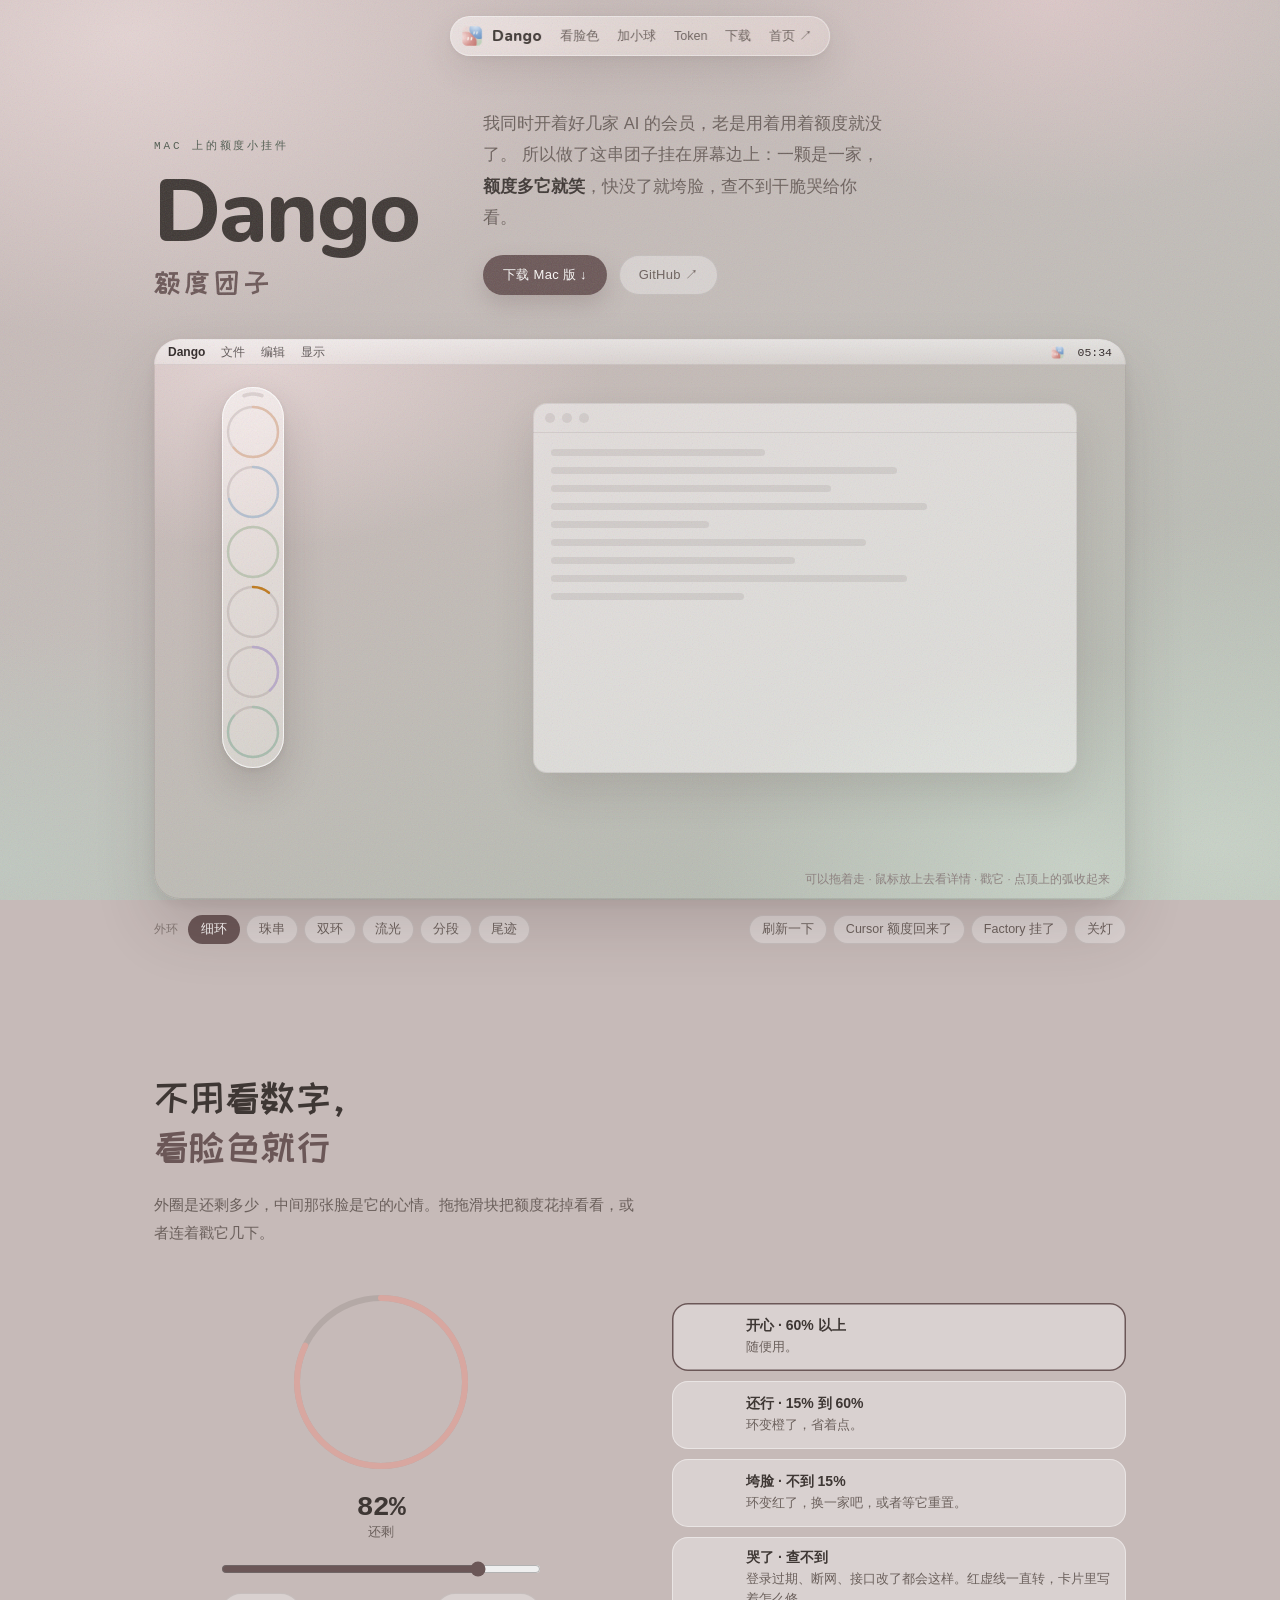
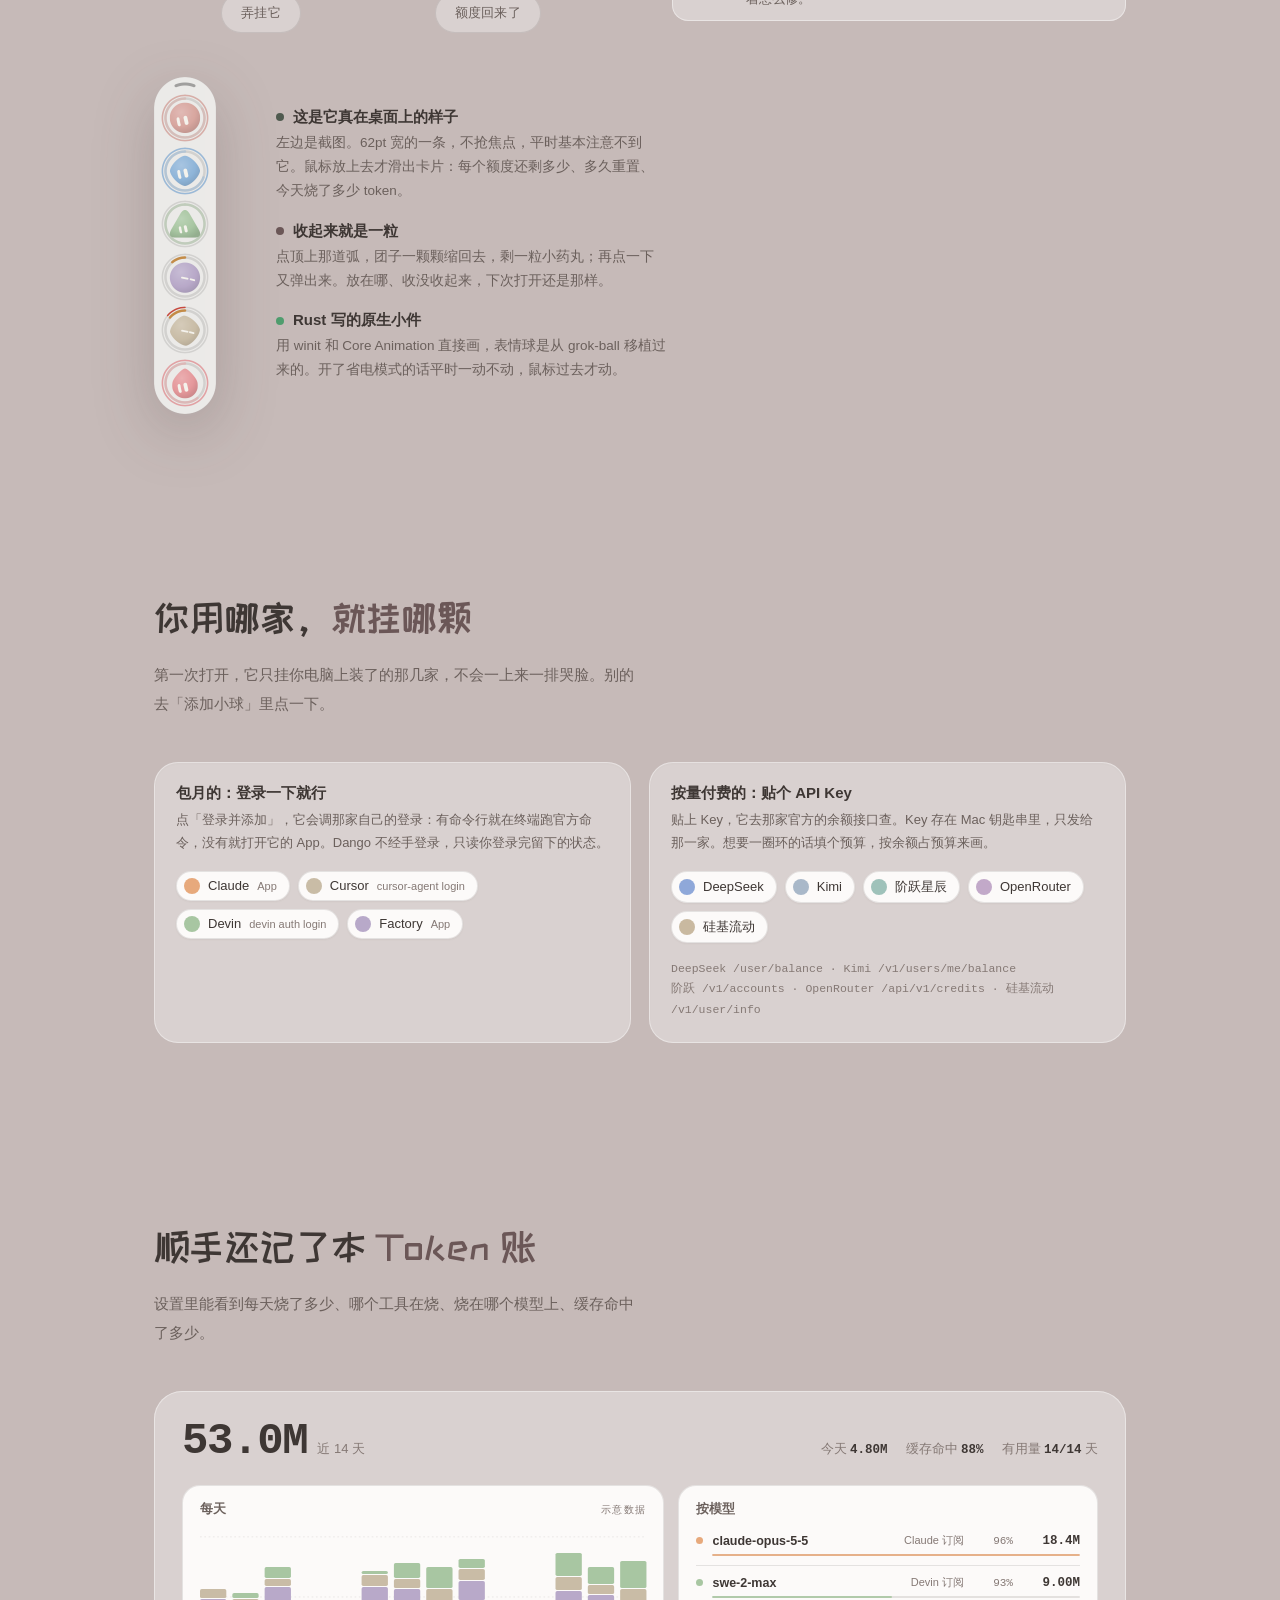
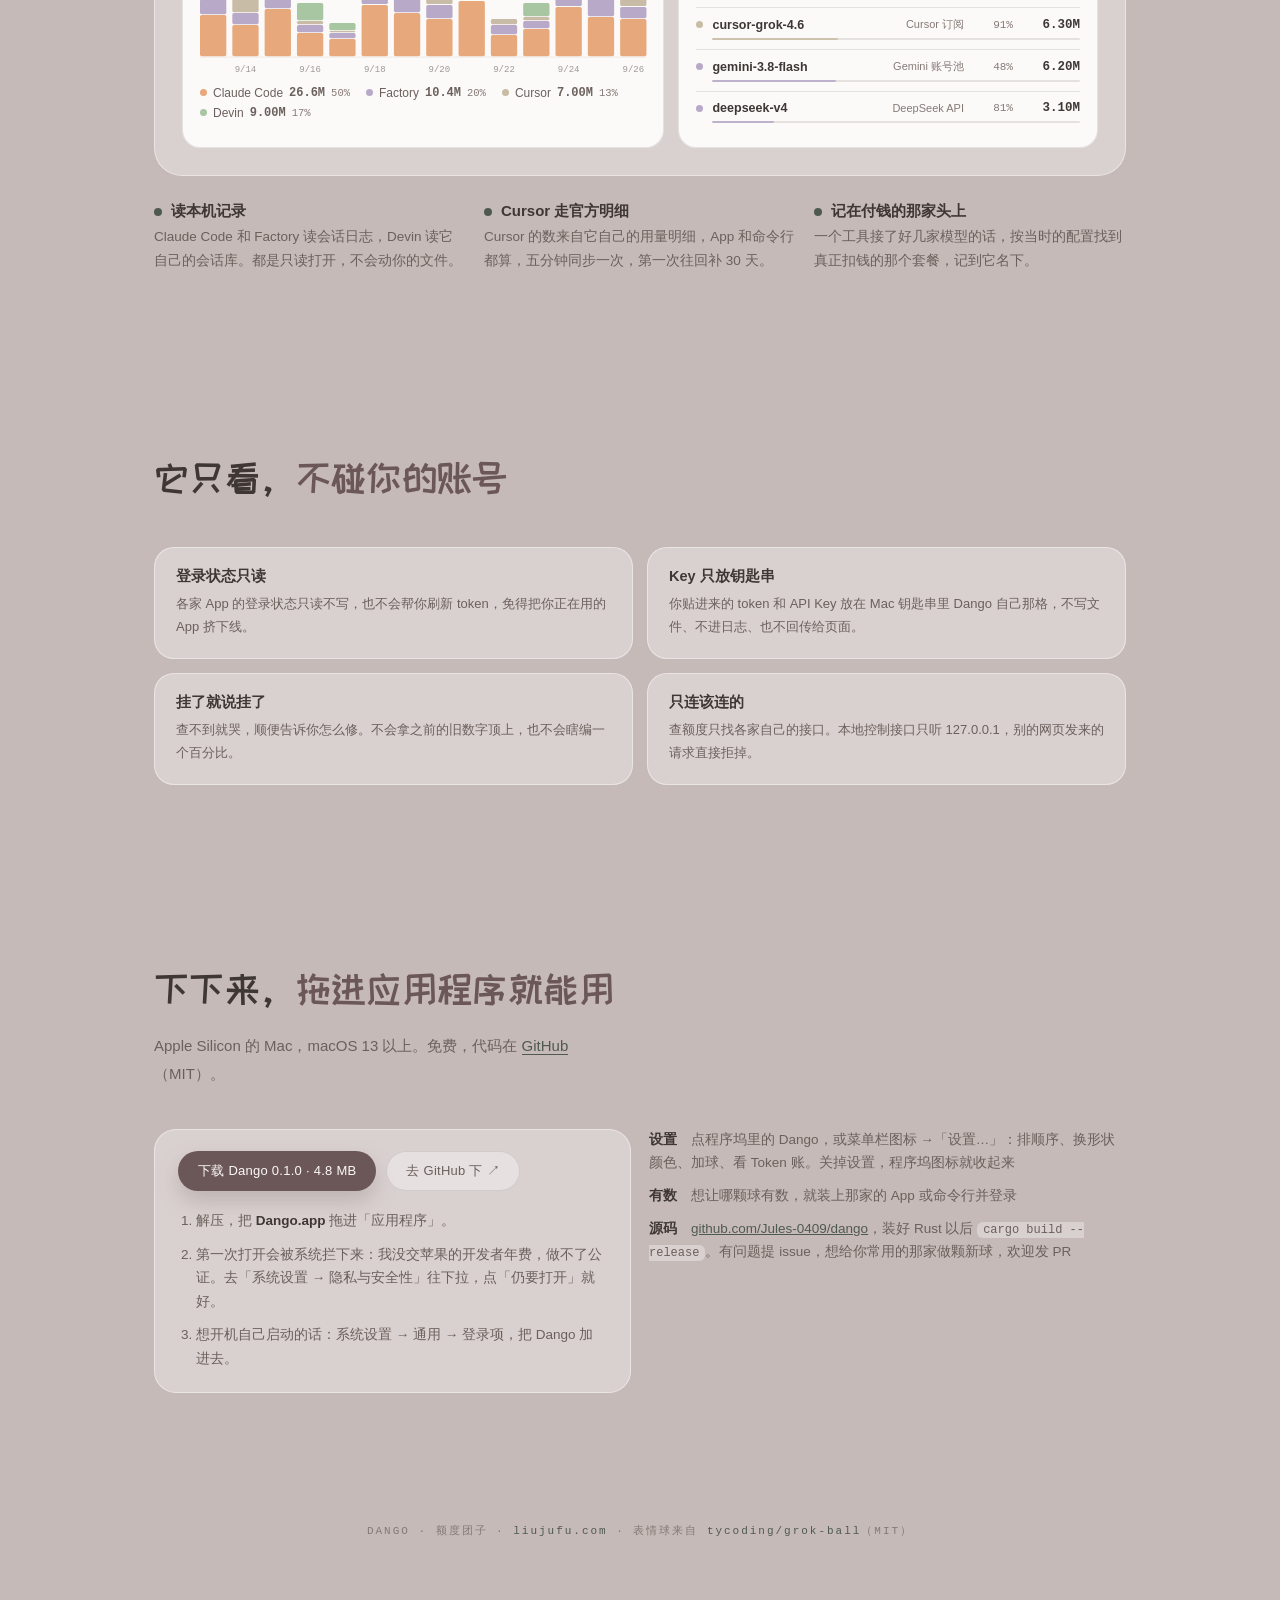
==== commit 6b06becd: "Product page: download section Co-Authored-By: Claude Opus 5.5 <noreply@anthropic.com>" ====
--- a/site/index.html
+++ b/site/index.html
@@ -342,6 +342,12 @@
   pre .c{color:#8E827F;}
   .req{display:grid;gap:10px;font-size:13.5px;color:var(--ink-2);line-height:1.7;}
   .req b{color:var(--ink);font-weight:600;}
+  .req a,.steps a{color:var(--sage-deep);}
+  .req code{font-family:var(--f-mono);font-size:12px;background:var(--etch);padding:1px 6px;border-radius:6px;}
+  .dl{padding:22px 24px;border-radius:22px;background:var(--etch);box-shadow:inset 0 0 0 1px var(--etch-edge);}
+  .dl-btns{display:flex;flex-wrap:wrap;gap:10px;}
+  .steps{margin:18px 0 0 18px;display:grid;gap:10px;font-size:13.5px;color:var(--ink-2);line-height:1.75;}
+  .steps b{color:var(--ink);font-weight:600;}
 
   footer{padding:40px 0 70px;text-align:center;}
   footer .by{font-family:var(--f-mono);font-size:11px;letter-spacing:.18em;color:var(--ink-3);}
@@ -365,7 +371,7 @@
   <a class="l opt" href="#mood">看脸色</a>
   <a class="l opt" href="#add">加小球</a>
   <a class="l opt" href="#tokens">Token</a>
-  <a class="l" href="#oss">开源</a>
+  <a class="l" href="#oss">下载</a>
   <a class="l" href="https://www.liujufu.com">首页 ↗</a>
 </nav>
 
@@ -383,8 +389,8 @@
         所以做了这串团子挂在屏幕边上：一颗是一家，<b>额度多它就笑</b>，快没了就垮脸，查不到干脆哭给你看。
       </p>
       <div class="cta">
-        <a class="btn btn-primary" id="ghBtn" href="https://github.com/Jules-0409/dango">GitHub ↗</a>
-        <a class="btn btn-ghost" href="#oss">怎么装 ↓</a>
+        <a class="btn btn-primary" href="#oss">下载 Mac 版 ↓</a>
+        <a class="btn btn-ghost" id="ghBtn" href="https://github.com/Jules-0409/dango">GitHub ↗</a>
       </div>
     </div>
   </div>
@@ -540,18 +546,24 @@
 
 <!-- ═══════════ 开源 ═══════════ -->
 <section id="oss" class="wrap">
-  <h2>代码在 GitHub，<em>MIT 协议</em></h2>
-  <p class="sec-sub" id="ossText">仓库在 <a href="https://github.com/Jules-0409/dango">github.com/Jules-0409/dango</a>。有问题提 issue；你常用的那家要是还没有，欢迎做一颗新球发 PR。</p>
+  <h2>下下来，<em>拖进应用程序就能用</em></h2>
+  <p class="sec-sub">Apple Silicon 的 Mac，macOS 13 以上。免费，代码在 <a href="https://github.com/Jules-0409/dango">GitHub</a>（MIT）。</p>
   <div class="oss">
-    <pre><span class="c"># 从源码构建（Rust stable，macOS）</span>
-git clone <span id="repoUrl">https://github.com/Jules-0409/dango.git</span>
-cd dango
-cargo build --workspace --release
-./target/release/dango</pre>
+    <div class="dl">
+      <div class="dl-btns">
+        <a class="btn btn-primary" href="download/Dango-0.1.0-macos-arm64.zip" download>下载 Dango 0.1.0 · 4.8 MB</a>
+        <a class="btn btn-ghost" href="https://github.com/Jules-0409/dango/releases/latest">去 GitHub 下 ↗</a>
+      </div>
+      <ol class="steps">
+        <li>解压，把 <b>Dango.app</b> 拖进「应用程序」。</li>
+        <li>第一次打开会被系统拦下来：我没交苹果的开发者年费，做不了公证。去「系统设置 → 隐私与安全性」往下拉，点「仍要打开」就好。</li>
+        <li>想开机自己启动的话：系统设置 → 通用 → 登录项，把 Dango 加进去。</li>
+      </ol>
+    </div>
     <div class="req">
-      <div><b>系统</b>　macOS，我自己在 Apple Silicon 上天天用</div>
-      <div><b>依赖</b>　装好 Rust。想让哪颗球有数，就装上那家的 App 或命令行并登录</div>
-      <div><b>设置</b>　菜单栏点「设置…」：排顺序、换形状颜色、加球、看 Token 账</div>
+      <div><b>设置</b>　点程序坞里的 Dango，或菜单栏图标 →「设置…」：排顺序、换形状颜色、加球、看 Token 账。关掉设置，程序坞图标就收起来</div>
+      <div><b>有数</b>　想让哪颗球有数，就装上那家的 App 或命令行并登录</div>
+      <div><b>源码</b>　<a href="https://github.com/Jules-0409/dango">github.com/Jules-0409/dango</a>，装好 Rust 以后 <code>cargo build --release</code>。有问题提 issue，想给你常用的那家做颗新球，欢迎发 PR</div>
     </div>
   </div>
 </section>
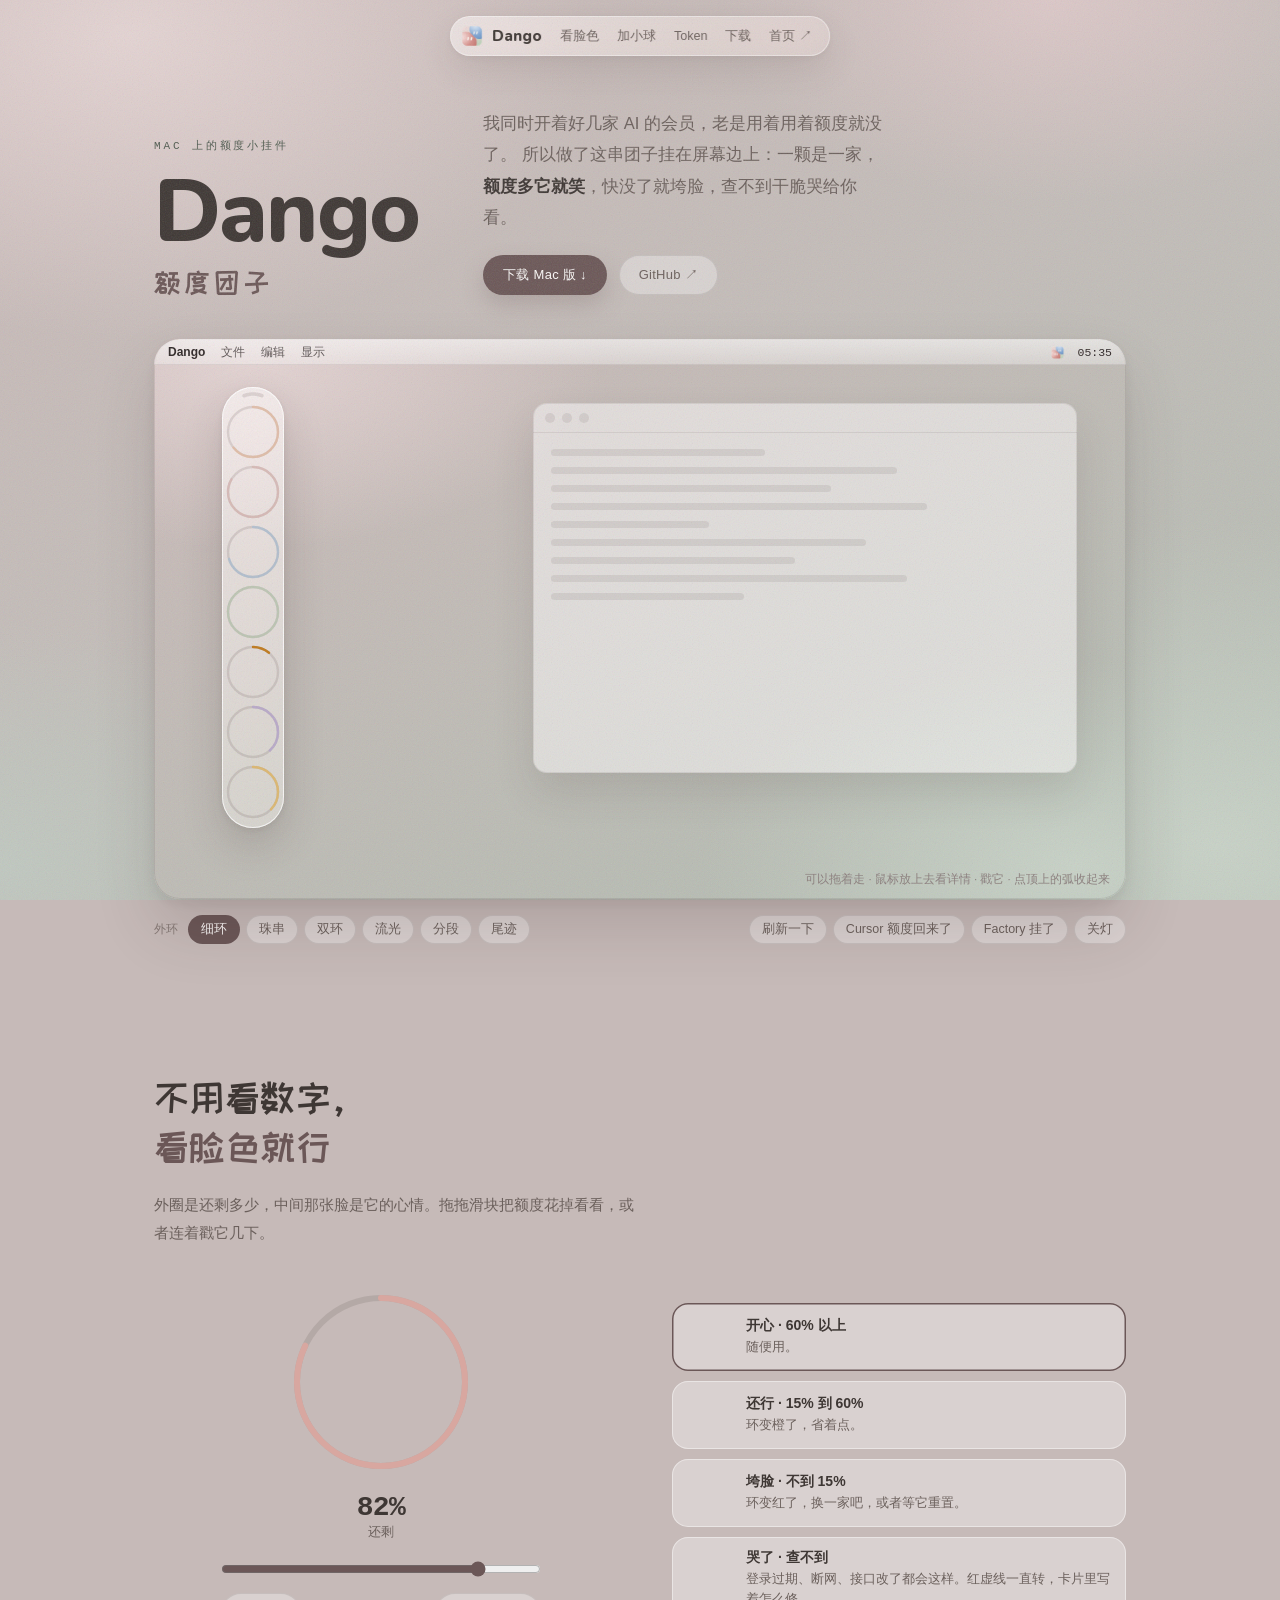
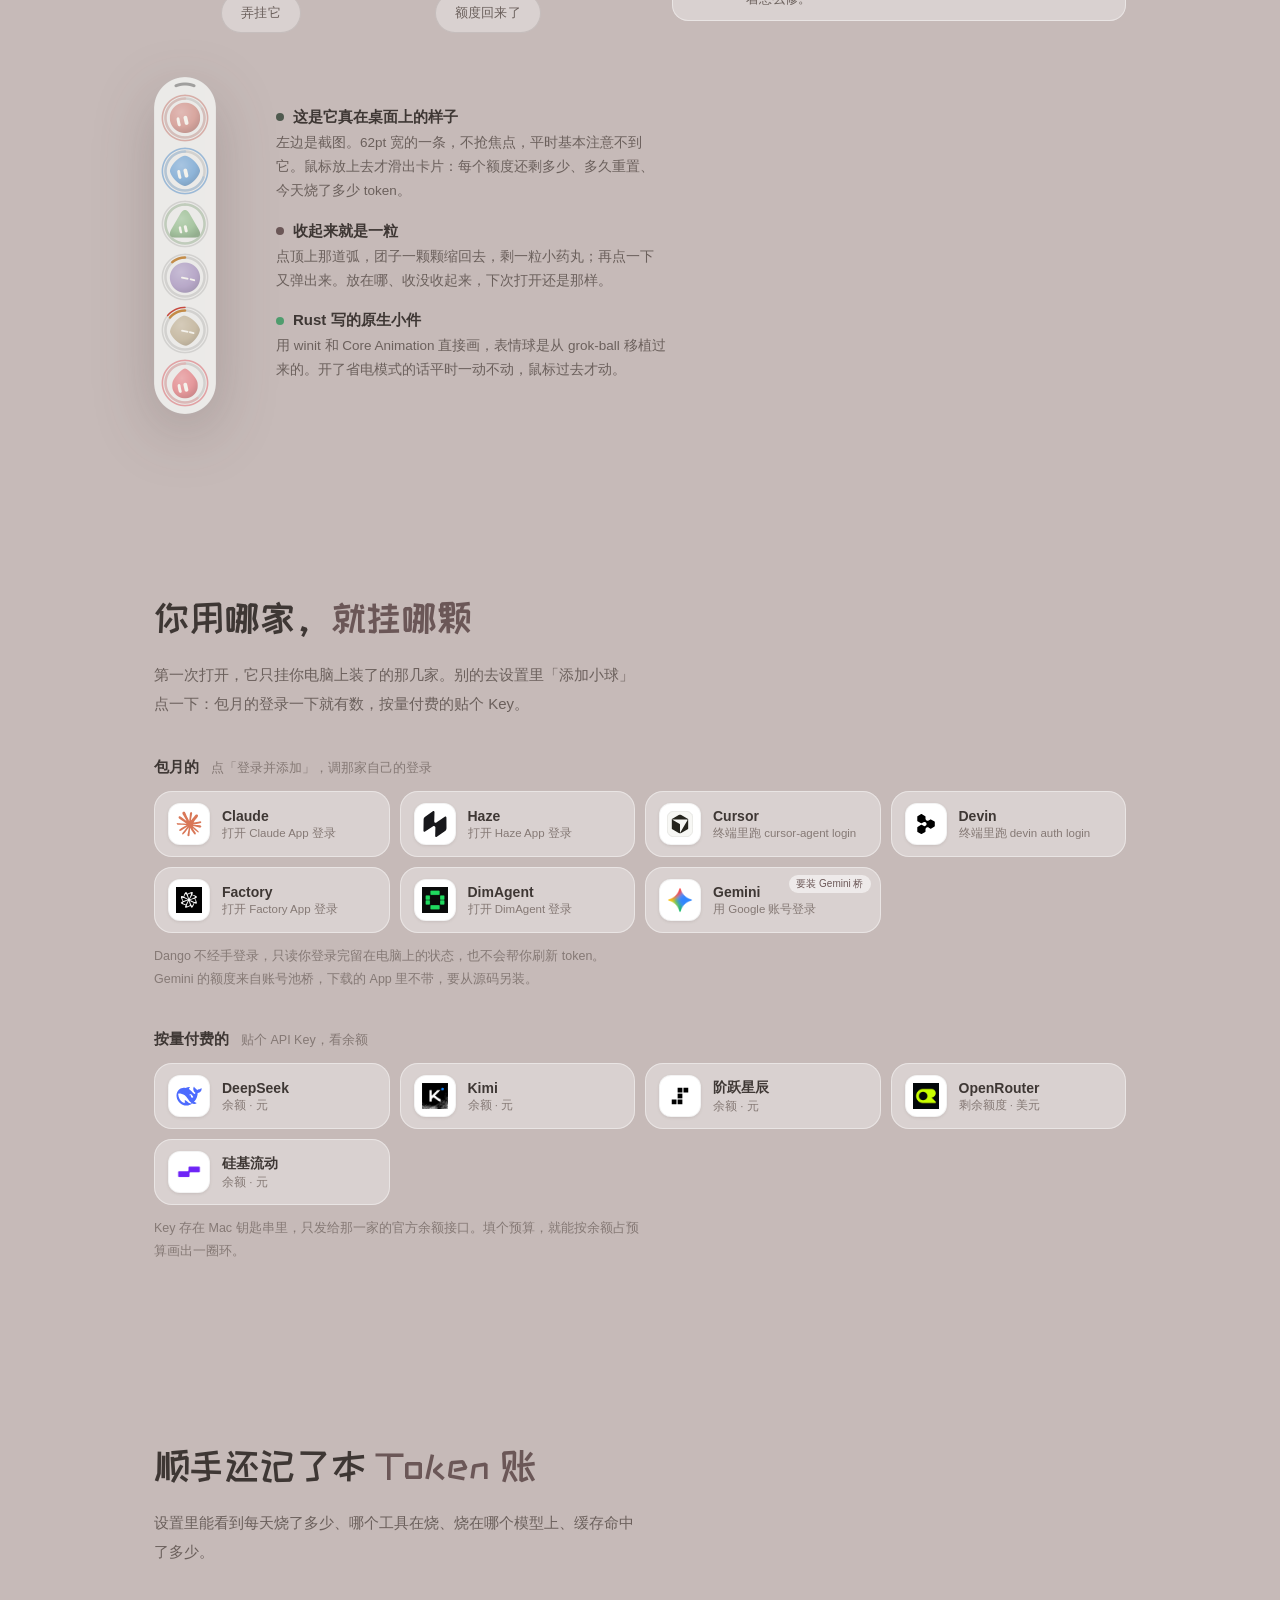
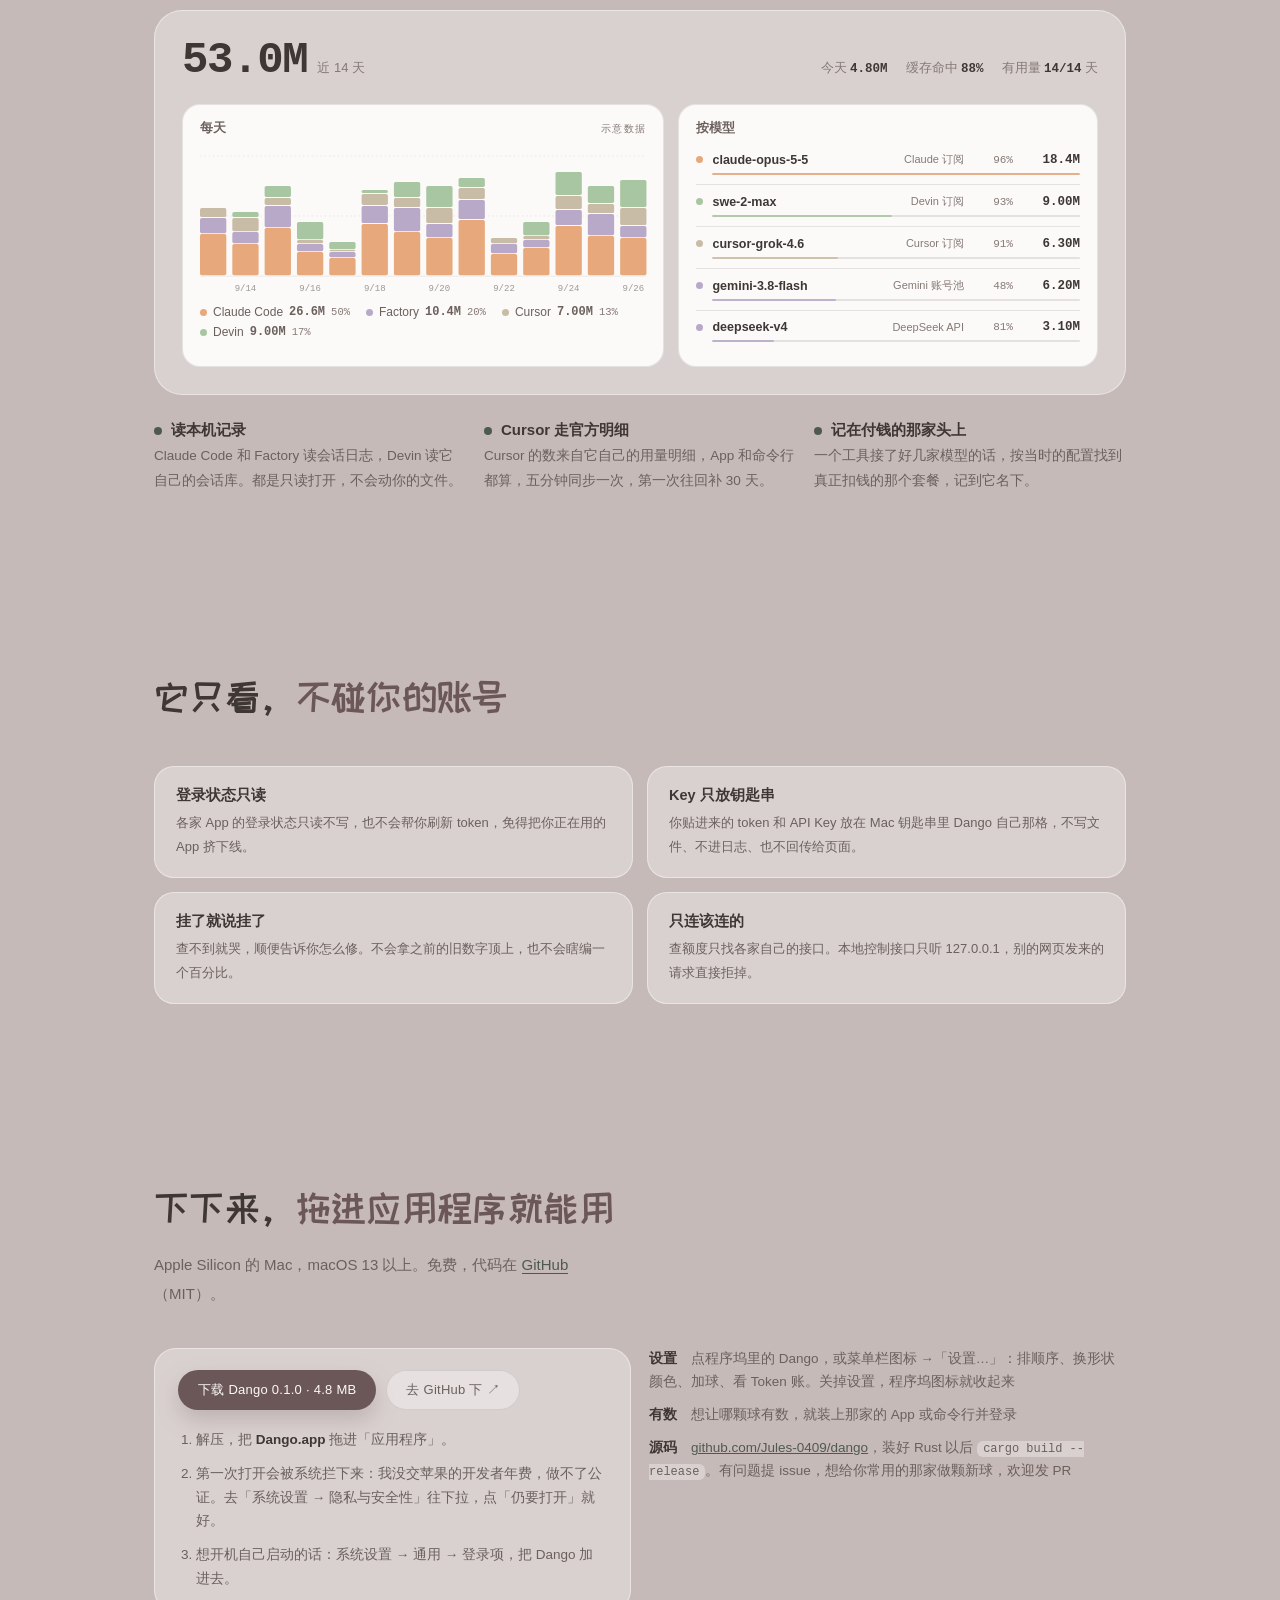
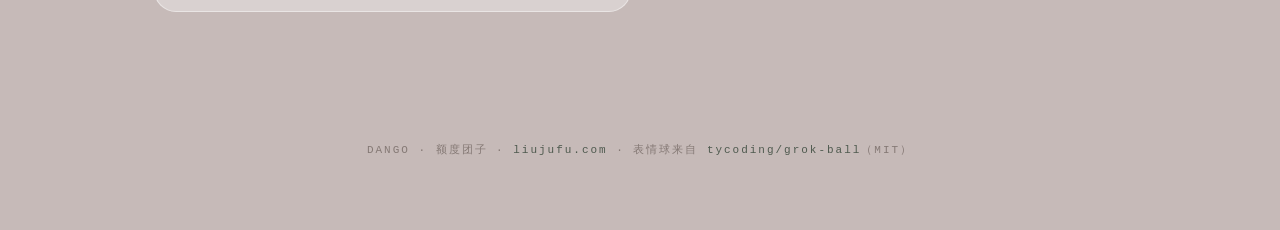
==== commit 305cad50: "Dango 0.1.1: DimAgent support, product page lists every supported service - DimAgent ball: reads the" ====
--- a/site/index.html
+++ b/site/index.html
@@ -283,16 +283,21 @@
   .fact p{font-size:13.5px;color:var(--ink-2);line-height:1.8;margin-top:4px;max-width:52ch;}
 
   /* 加小球 */
-  .groups{display:grid;grid-template-columns:minmax(0,1fr) minmax(0,1fr);gap:18px;margin-top:44px;}
-  @media(max-width:760px){.groups{grid-template-columns:minmax(0,1fr);}}
-  .group{padding:22px;border-radius:24px;background:var(--etch);box-shadow:inset 0 0 0 1px var(--etch-edge),inset 0 1px 3px rgba(70,52,52,.05);}
-  .group h3{font-size:15px;font-weight:650;}
-  .group > p{font-size:13px;color:var(--ink-2);line-height:1.75;margin-top:6px;}
-  .chips{display:flex;flex-wrap:wrap;gap:8px;margin-top:16px;}
-  .chip{display:inline-flex;align-items:center;gap:8px;padding:7px 13px 7px 8px;border-radius:999px;font-size:13px;background:var(--paper);box-shadow:0 1px 2px rgba(64,46,46,.06),inset 0 0 0 1px var(--hair);}
-  .chip i{width:16px;height:16px;border-radius:50%;flex:none;}
-  .chip small{font-size:11px;color:var(--ink-3);}
-  .how{font-family:var(--f-mono);font-size:11.5px;color:var(--ink-3);margin-top:16px;line-height:1.8;}
+  .grp{margin-top:40px;}
+  .grp h3{font-size:15px;font-weight:650;display:flex;flex-wrap:wrap;align-items:baseline;gap:4px 12px;}
+  .grp h3 span{font-size:12.5px;font-weight:400;color:var(--ink-3);}
+  .apps{display:grid;grid-template-columns:repeat(auto-fill,minmax(210px,1fr));gap:10px;margin-top:14px;}
+  .app{position:relative;display:flex;align-items:center;gap:12px;padding:12px 14px;border-radius:18px;background:var(--etch);
+    box-shadow:inset 0 0 0 1px var(--etch-edge);transition:transform .2s ease, box-shadow .2s ease;}
+  .app:hover{transform:translateY(-2px);box-shadow:inset 0 0 0 1px var(--etch-edge),0 10px 22px rgba(64,46,46,.08);}
+  .app .logo{width:42px;height:42px;flex:none;border-radius:12px;background:#fff;display:grid;place-items:center;
+    box-shadow:0 1px 3px rgba(64,46,46,.12),inset 0 0 0 1px rgba(62,55,52,.06);overflow:hidden;}
+  .app .logo img{width:26px;height:26px;object-fit:contain;display:block;}
+  .app-t{min-width:0;display:flex;flex-direction:column;gap:2px;}
+  .app-t b{font-size:14px;font-weight:650;}
+  .app-t small{font-size:11.5px;color:var(--ink-3);white-space:nowrap;overflow:hidden;text-overflow:ellipsis;}
+  .app .tag{position:absolute;top:8px;right:10px;font-style:normal;font-size:10px;color:var(--rose-deep);background:rgba(255,255,255,.55);padding:2px 7px;border-radius:99px;}
+  .grp-note{font-size:12.5px;color:var(--ink-3);line-height:1.8;margin-top:12px;max-width:70ch;}
 
   /* Token：跟设置页同一套——一个大数、一行小字、每天堆叠柱、按模型细条 */
   .tok{margin-top:44px;padding:clamp(18px,3vw,28px);border-radius:28px;background:var(--etch);box-shadow:inset 0 0 0 1px var(--etch-edge);}
@@ -472,31 +477,32 @@
 <!-- ═══════════ 加小球 ═══════════ -->
 <section id="add" class="wrap">
   <h2>你用哪家，<em>就挂哪颗</em></h2>
-  <p class="sec-sub">第一次打开，它只挂你电脑上装了的那几家，不会一上来一排哭脸。别的去「添加小球」里点一下。</p>
-
-  <div class="groups">
-    <div class="group">
-      <h3>包月的：登录一下就行</h3>
-      <p>点「登录并添加」，它会调那家自己的登录：有命令行就在终端跑官方命令，没有就打开它的 App。Dango 不经手登录，只读你登录完留下的状态。</p>
-      <div class="chips">
-        <span class="chip"><i style="background:#E7A97C"></i>Claude <small>App</small></span>
-        <span class="chip"><i style="background:#C9BCA6"></i>Cursor <small>cursor-agent login</small></span>
-        <span class="chip"><i style="background:#A8C6A2"></i>Devin <small>devin auth login</small></span>
-        <span class="chip"><i style="background:#B8A9C9"></i>Factory <small>App</small></span>
-      </div>
-    </div>
-    <div class="group">
-      <h3>按量付费的：贴个 API Key</h3>
-      <p>贴上 Key，它去那家官方的余额接口查。Key 存在 Mac 钥匙串里，只发给那一家。想要一圈环的话填个预算，按余额占预算来画。</p>
-      <div class="chips">
-        <span class="chip"><i style="background:#8FA8D9"></i>DeepSeek</span>
-        <span class="chip"><i style="background:#A9B8C9"></i>Kimi</span>
-        <span class="chip"><i style="background:#9FC2BA"></i>阶跃星辰</span>
-        <span class="chip"><i style="background:#C2A9C9"></i>OpenRouter</span>
-        <span class="chip"><i style="background:#C9B9A0"></i>硅基流动</span>
-      </div>
-      <div class="how">DeepSeek /user/balance · Kimi /v1/users/me/balance<br>阶跃 /v1/accounts · OpenRouter /api/v1/credits · 硅基流动 /v1/user/info</div>
-    </div>
+  <p class="sec-sub">第一次打开，它只挂你电脑上装了的那几家。别的去设置里「添加小球」点一下：包月的登录一下就有数，按量付费的贴个 Key。</p>
+
+  <div class="grp">
+    <h3>包月的<span>点「登录并添加」，调那家自己的登录</span></h3>
+    <div class="apps">
+      <div class="app"><span class="logo"><img src="img/logos/claude.svg" alt="" loading="lazy"></span><div class="app-t"><b>Claude</b><small>打开 Claude App 登录</small></div></div>
+      <div class="app"><span class="logo"><img src="img/logos/haze.svg" alt="" loading="lazy"></span><div class="app-t"><b>Haze</b><small>打开 Haze App 登录</small></div></div>
+      <div class="app"><span class="logo"><img src="img/logos/cursor.svg" alt="" loading="lazy"></span><div class="app-t"><b>Cursor</b><small>终端里跑 cursor-agent login</small></div></div>
+      <div class="app"><span class="logo"><img src="img/logos/devin.svg" alt="" loading="lazy"></span><div class="app-t"><b>Devin</b><small>终端里跑 devin auth login</small></div></div>
+      <div class="app"><span class="logo"><img src="img/logos/factory.svg" alt="" loading="lazy"></span><div class="app-t"><b>Factory</b><small>打开 Factory App 登录</small></div></div>
+      <div class="app"><span class="logo"><img src="img/logos/dim.png" alt="" loading="lazy"></span><div class="app-t"><b>DimAgent</b><small>打开 DimAgent 登录</small></div></div>
+      <div class="app"><span class="logo"><img src="img/logos/gemini.png" alt="" loading="lazy"></span><div class="app-t"><b>Gemini</b><small>用 Google 账号登录</small></div><em class="tag">要装 Gemini 桥</em></div>
+    </div>
+    <p class="grp-note">Dango 不经手登录，只读你登录完留在电脑上的状态，也不会帮你刷新 token。Gemini 的额度来自账号池桥，下载的 App 里不带，要从源码另装。</p>
+  </div>
+
+  <div class="grp">
+    <h3>按量付费的<span>贴个 API Key，看余额</span></h3>
+    <div class="apps">
+      <div class="app"><span class="logo"><img src="img/logos/deepseek.svg" alt="" loading="lazy"></span><div class="app-t"><b>DeepSeek</b><small>余额 · 元</small></div></div>
+      <div class="app"><span class="logo"><img src="img/logos/kimi.png" alt="" loading="lazy"></span><div class="app-t"><b>Kimi</b><small>余额 · 元</small></div></div>
+      <div class="app"><span class="logo"><img src="img/logos/stepfun.svg" alt="" loading="lazy"></span><div class="app-t"><b>阶跃星辰</b><small>余额 · 元</small></div></div>
+      <div class="app"><span class="logo"><img src="img/logos/openrouter.png" alt="" loading="lazy"></span><div class="app-t"><b>OpenRouter</b><small>剩余额度 · 美元</small></div></div>
+      <div class="app"><span class="logo"><img src="img/logos/siliconflow.png" alt="" loading="lazy"></span><div class="app-t"><b>硅基流动</b><small>余额 · 元</small></div></div>
+    </div>
+    <p class="grp-note">Key 存在 Mac 钥匙串里，只发给那一家的官方余额接口。填个预算，就能按余额占预算画出一圈环。</p>
   </div>
 </section>
 
@@ -643,6 +649,8 @@
   const PLANS = [
     { id:'claude', name:'Claude', sub:'Max 套餐', shape:'star', color:'#E7A97C', p:64, inner:64, today:'1.9M',
       pools:[{ rows:[['5 小时',64],['本周',81]] }] },
+    { id:'haze', name:'Haze', sub:'Pro · 周额度', shape:'blob', color:'#D8A7A0', p:83, inner:100, today:'2.1M',
+      pools:[{ rows:[['周',83],['5 小时',100]] }] },
     { id:'antigravity', name:'Gemini', sub:'周额度 · 4 天后重置', shape:'gem', color:'#8FB5D9', p:70, inner:100, today:'2.4M',
       pools:[{ name:'Gemini', rows:[['周',70],['5 小时',100]] }, { name:'Claude & GPT', rows:[['周',100],['5 小时',100]] }] },
     { id:'devin', name:'Devin', sub:'Pro · 每日', shape:'wedge', color:'#A8C6A2', p:100, inner:null, today:'3.1M',
@@ -651,8 +659,8 @@
       pools:[{ rows:[['总额度',11],['Fast',13],['Auto',64]] }] },
     { id:'factory', name:'Factory', sub:'core 池', shape:'wedge', color:'#B8A9C9', p:38, inner:100, today:'640K',
       pools:[{ name:'standard', rows:[['5 小时',100],['周',0],['月',52]] }, { name:'core', rows:[['5 小时',100],['周',38],['月',61]] }] },
-    { id:'deepseek', name:'DeepSeek', sub:'余额 ¥86.20 · 预算 ¥100', shape:'cloud', color:'#85BAA1', p:86, inner:null, today:'—',
-      pools:[{ rows:[['余额',86]] }] },
+    { id:'dim', name:'DimAgent', sub:'Lite套餐 · 点数', shape:'cloud', color:'#DCB770', p:37, inner:null, today:'1.2M',
+      pools:[{ rows:[['点数',37],['联网搜索',84]] }] },
   ];
   const HEAD = Object.fromEntries(PLANS.map(x => [x.id, x.p]));
   const MODES = [['plain','细环'],['beads','珠串'],['double','双环'],['flow','流光'],['segments','分段'],['trail','尾迹']];
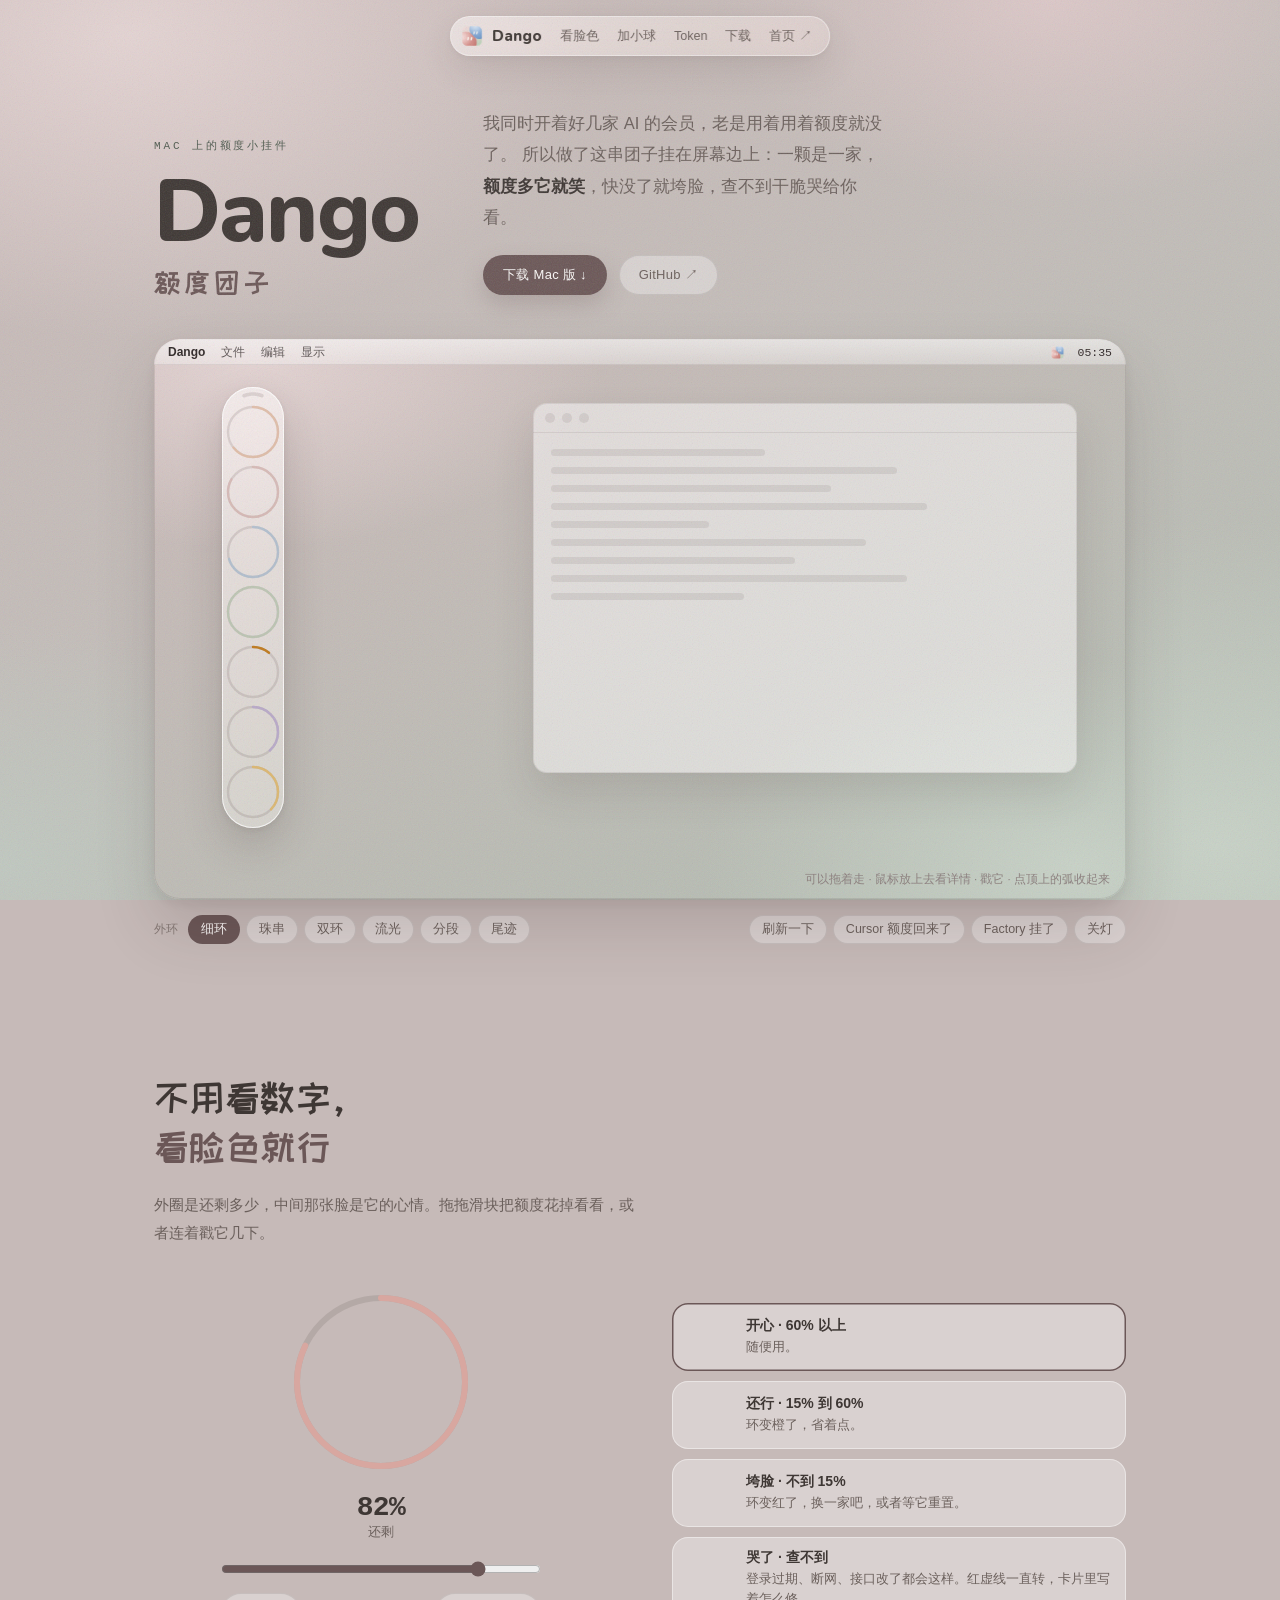
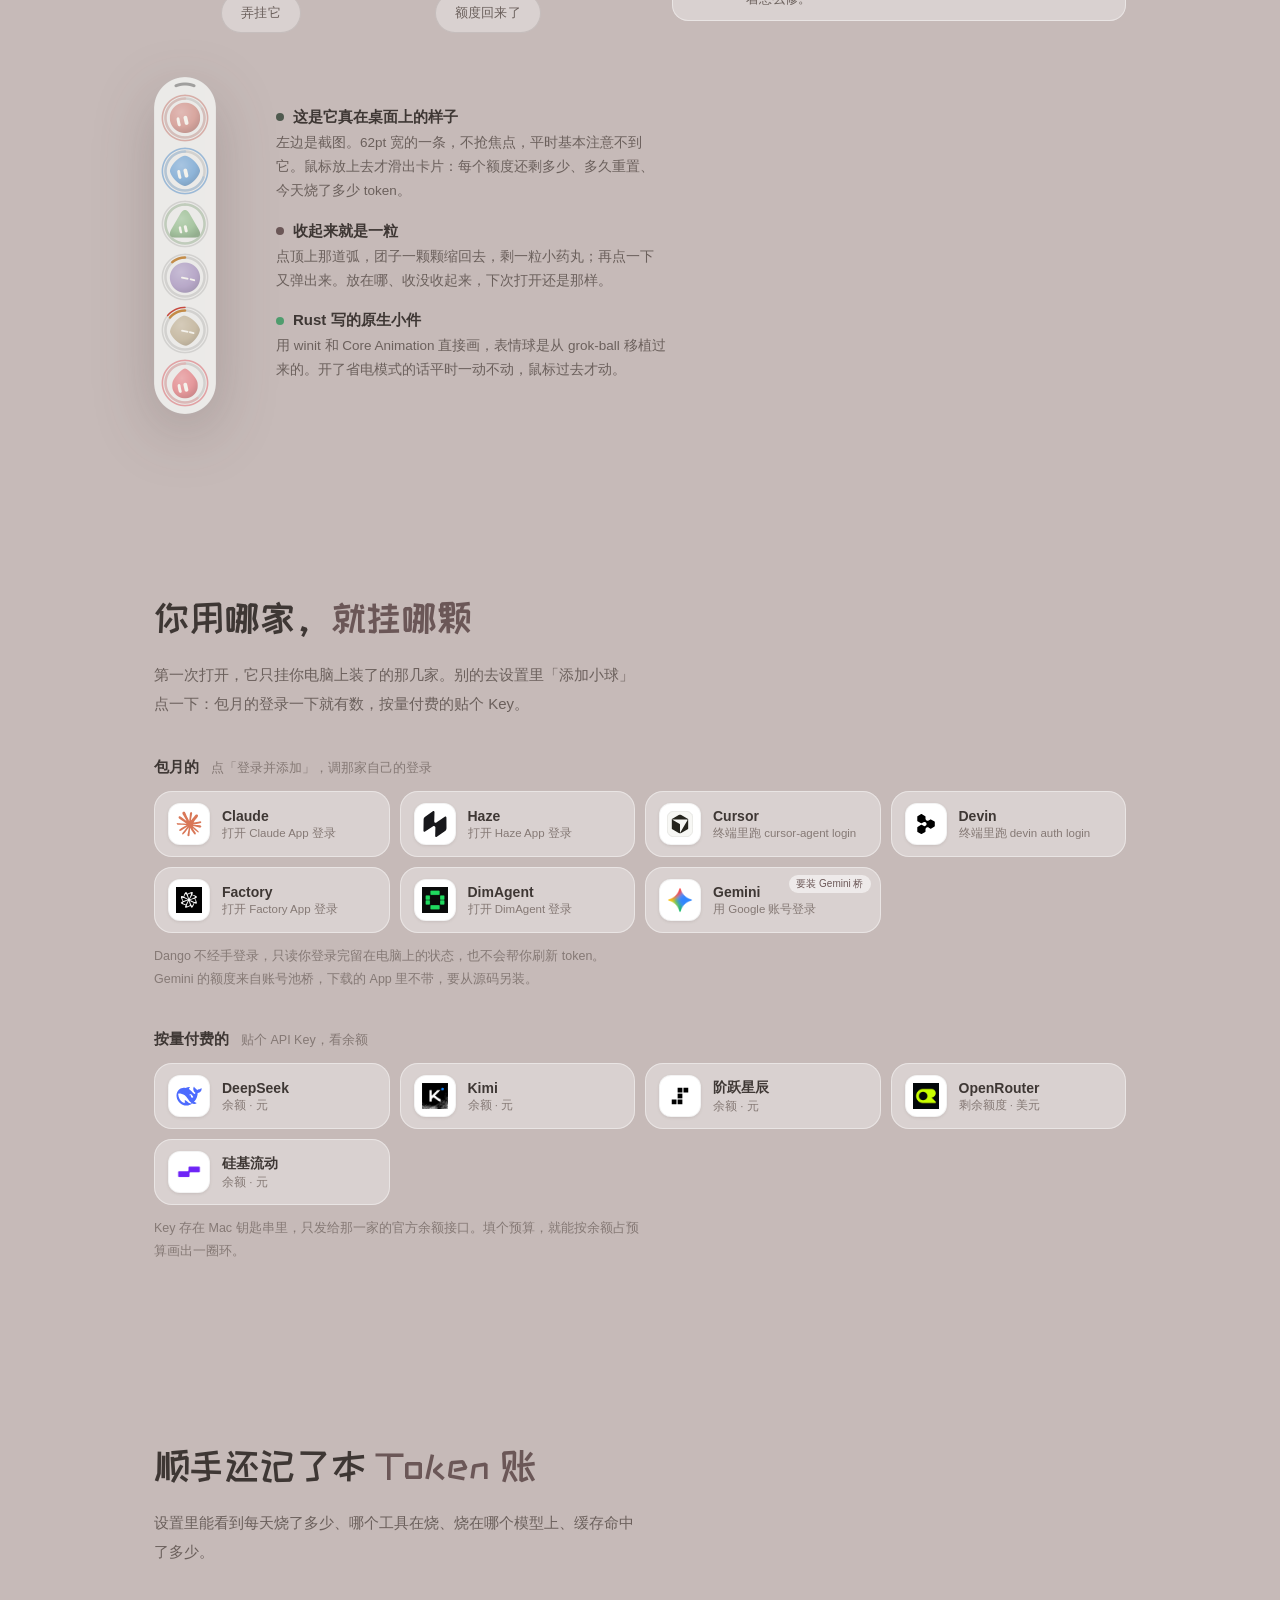
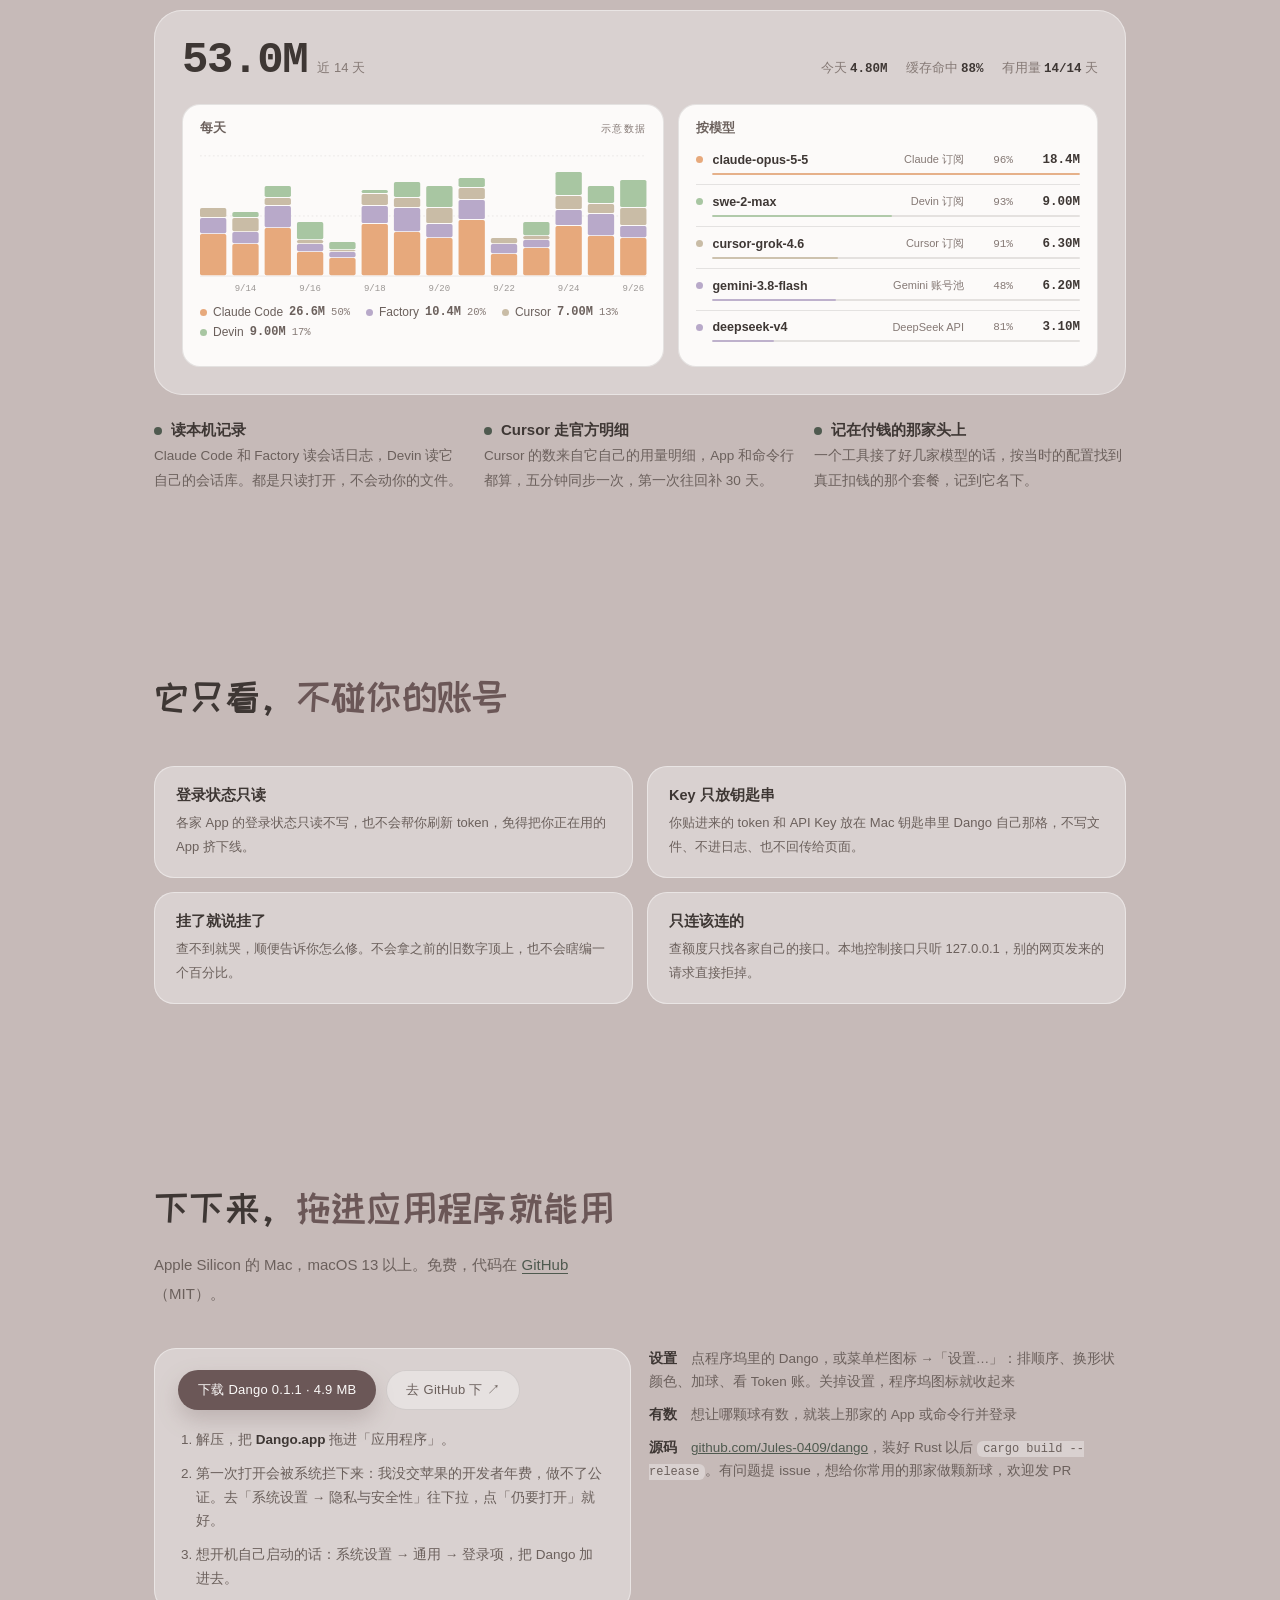
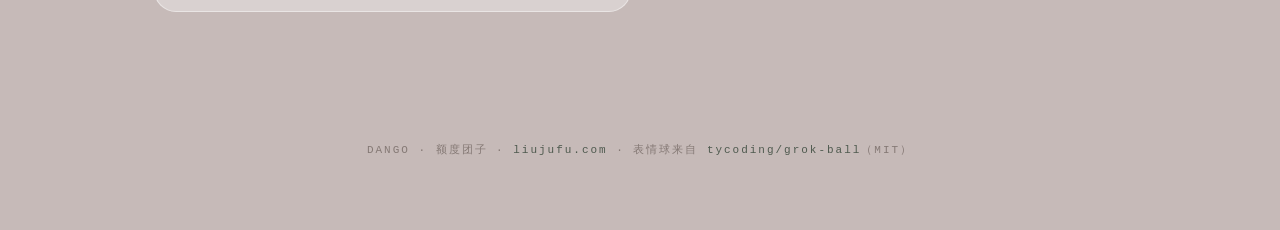
==== commit a60345a3: "Product page: link the 0.1.1 download Co-Authored-By: Claude Opus 5.5 <noreply@anthropic.com>" ====
--- a/site/index.html
+++ b/site/index.html
@@ -557,7 +557,7 @@
   <div class="oss">
     <div class="dl">
       <div class="dl-btns">
-        <a class="btn btn-primary" href="download/Dango-0.1.0-macos-arm64.zip" download>下载 Dango 0.1.0 · 4.8 MB</a>
+        <a class="btn btn-primary" href="download/Dango-0.1.1-macos-arm64.zip" download>下载 Dango 0.1.1 · 4.9 MB</a>
         <a class="btn btn-ghost" href="https://github.com/Jules-0409/dango/releases/latest">去 GitHub 下 ↗</a>
       </div>
       <ol class="steps">
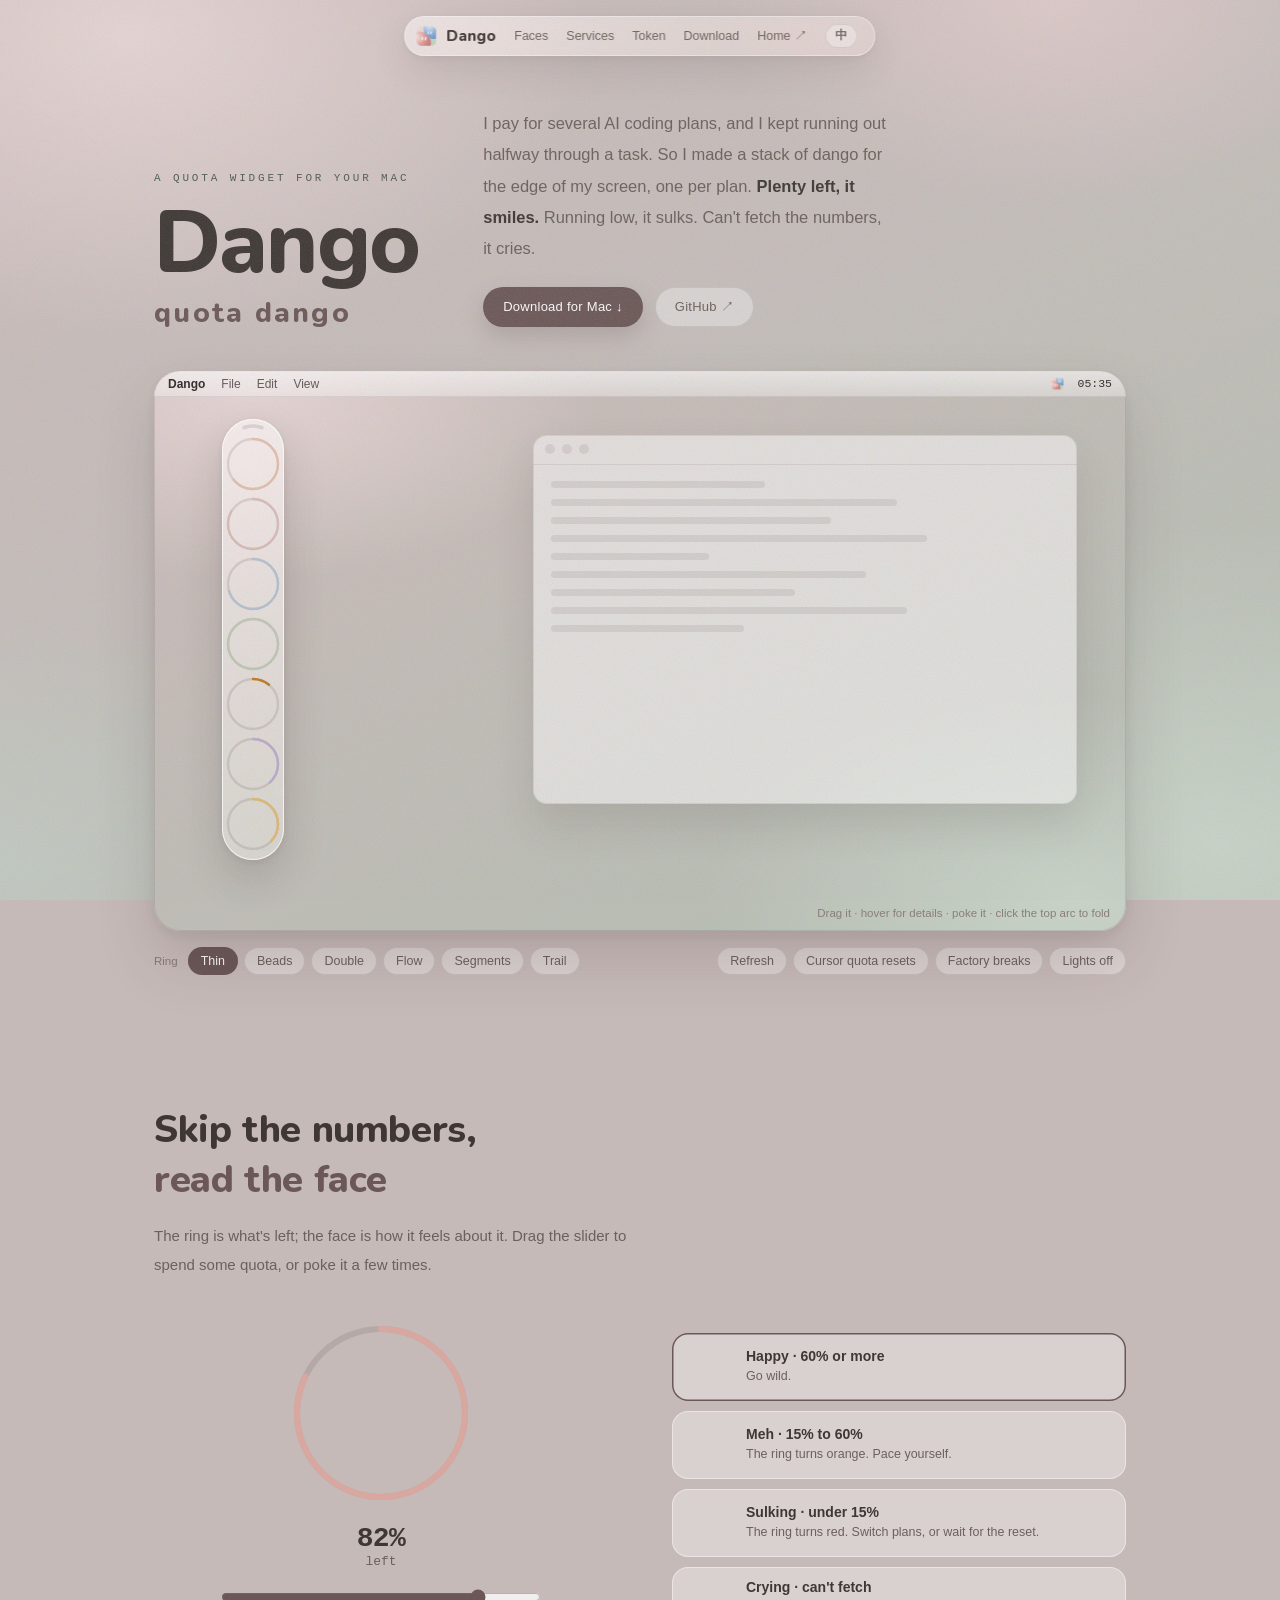
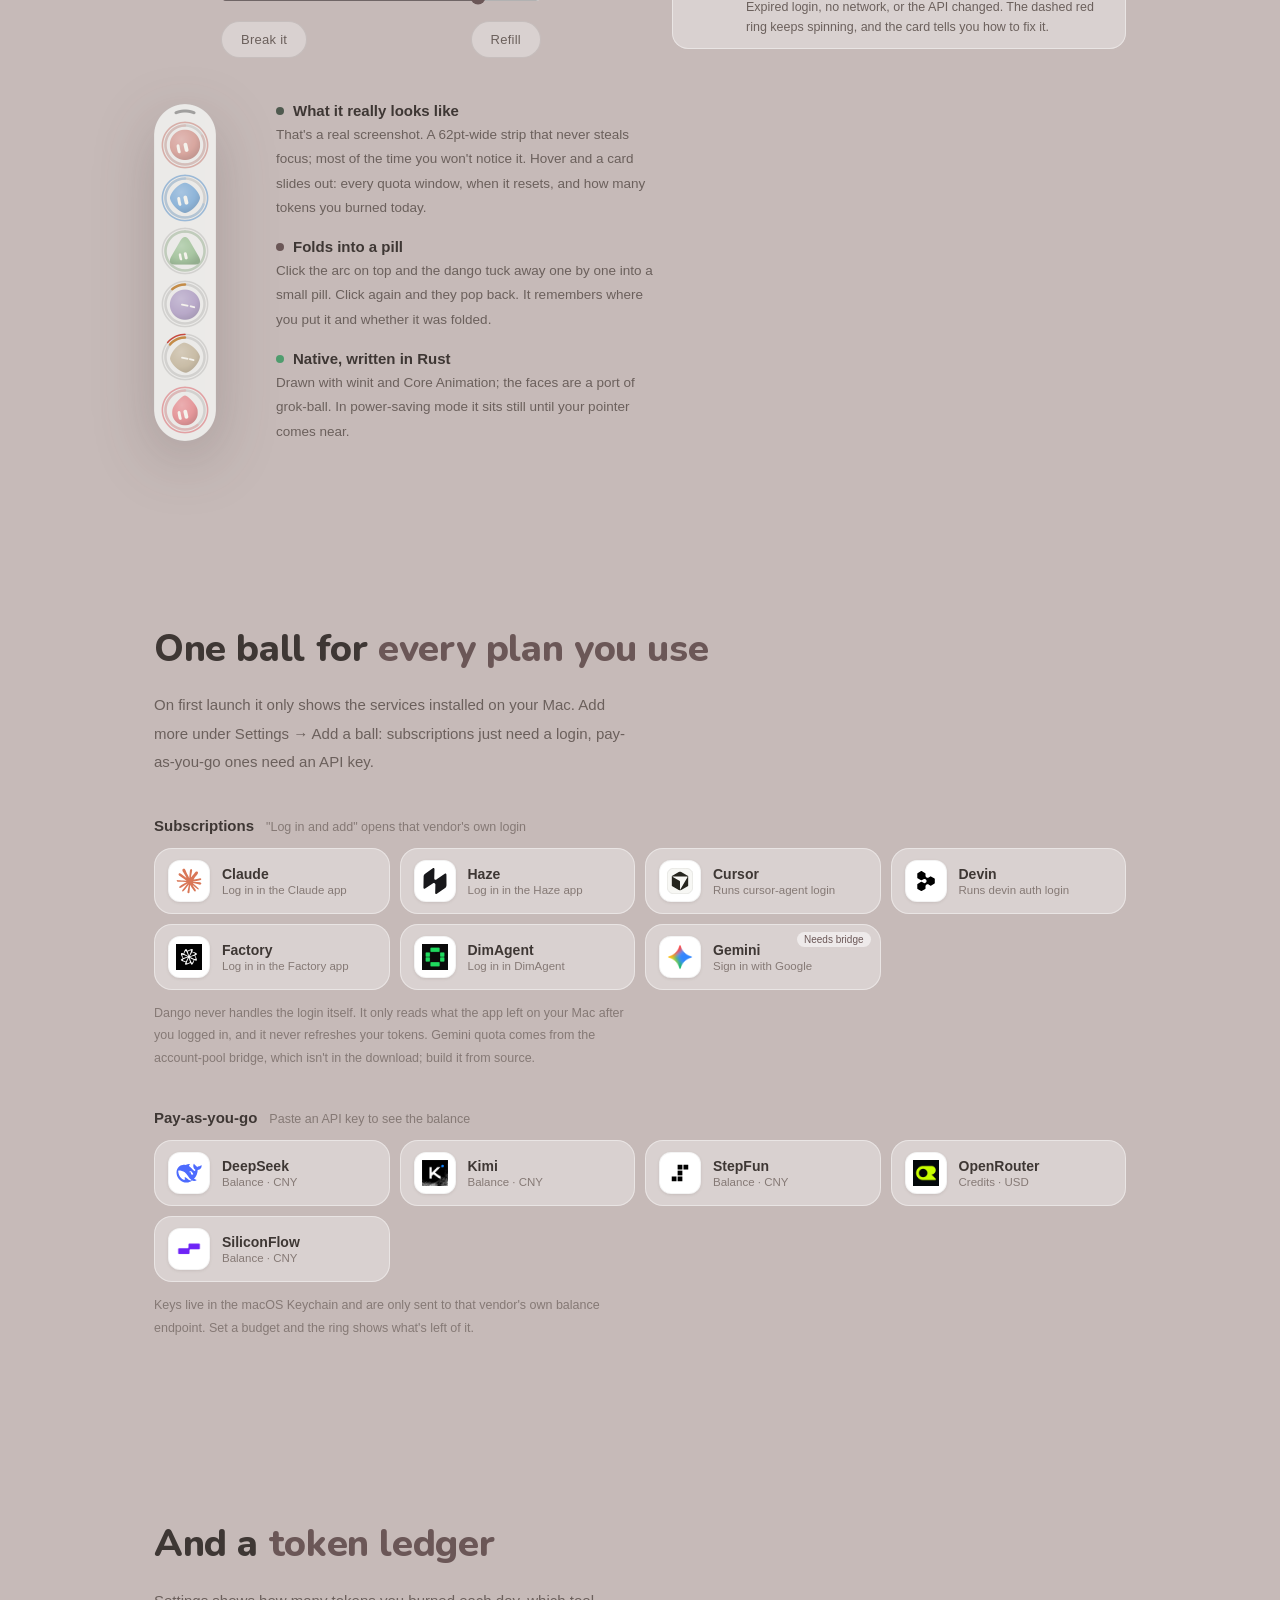
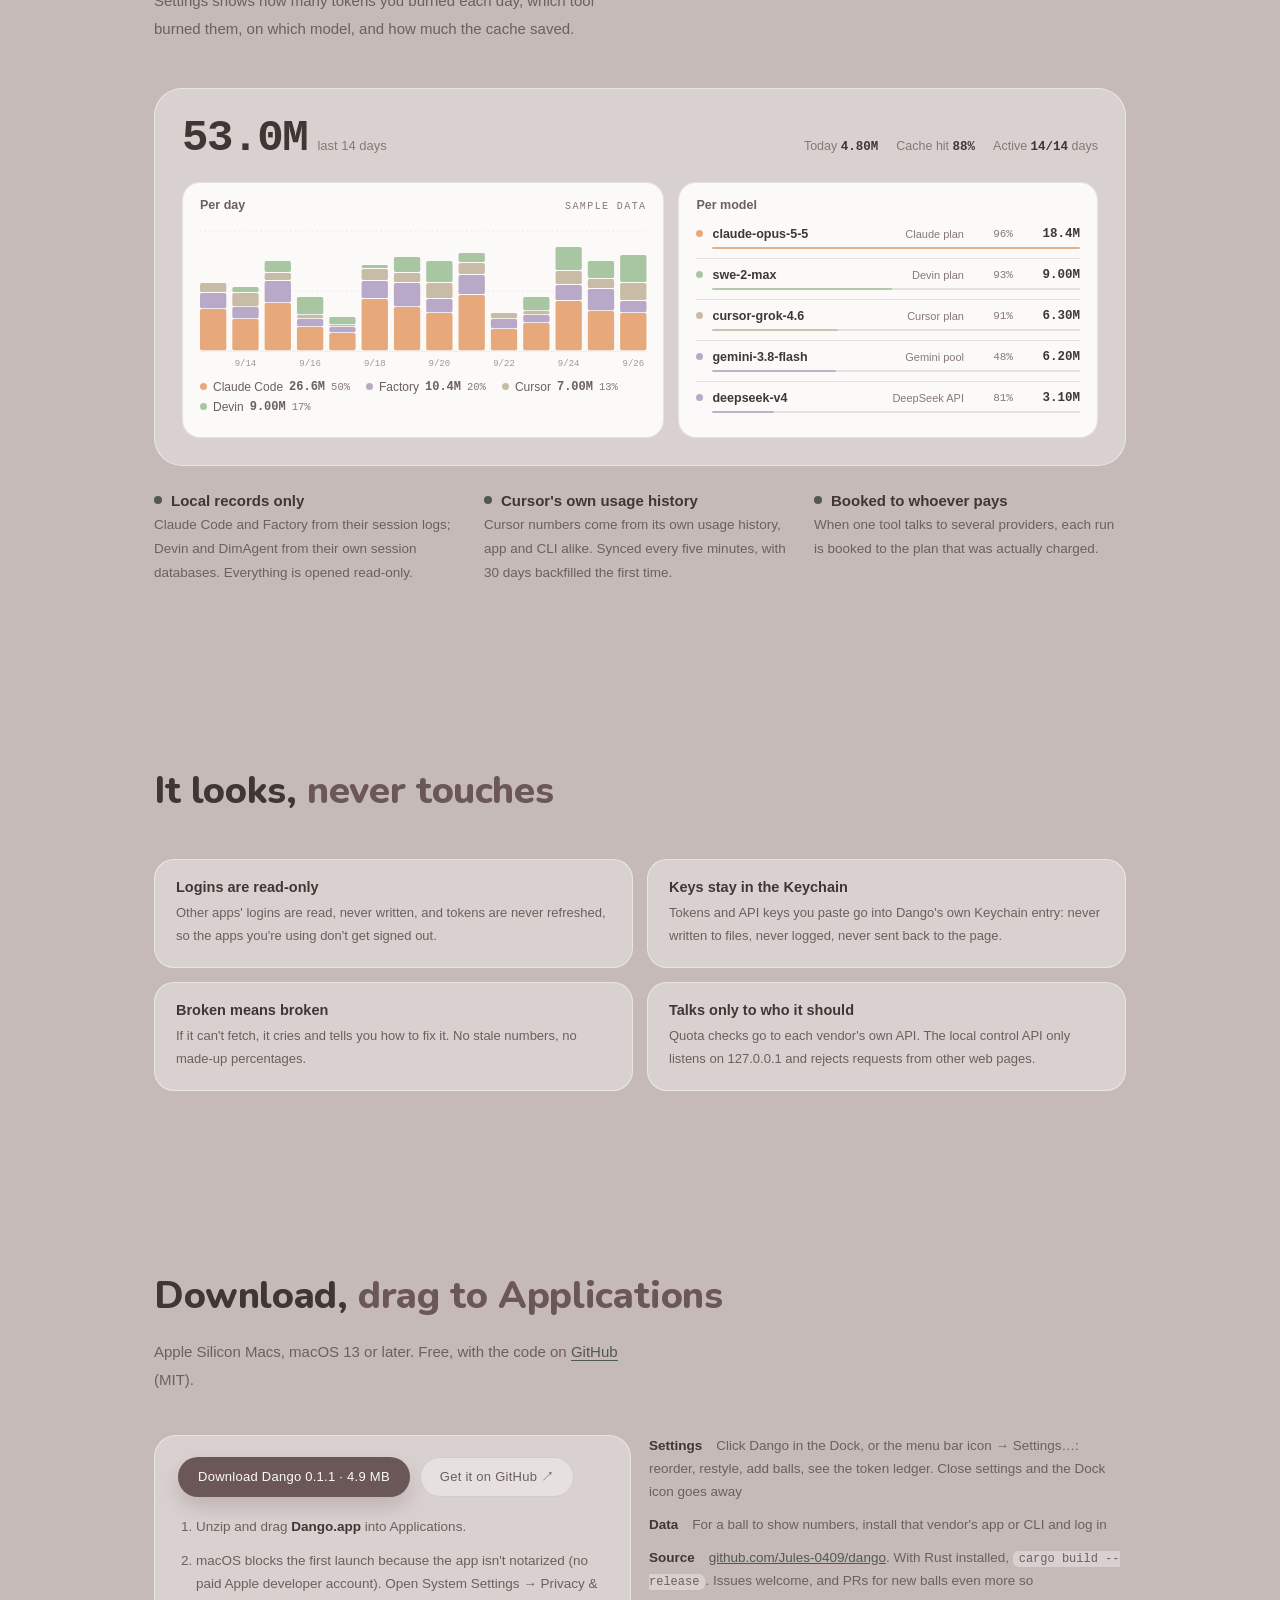
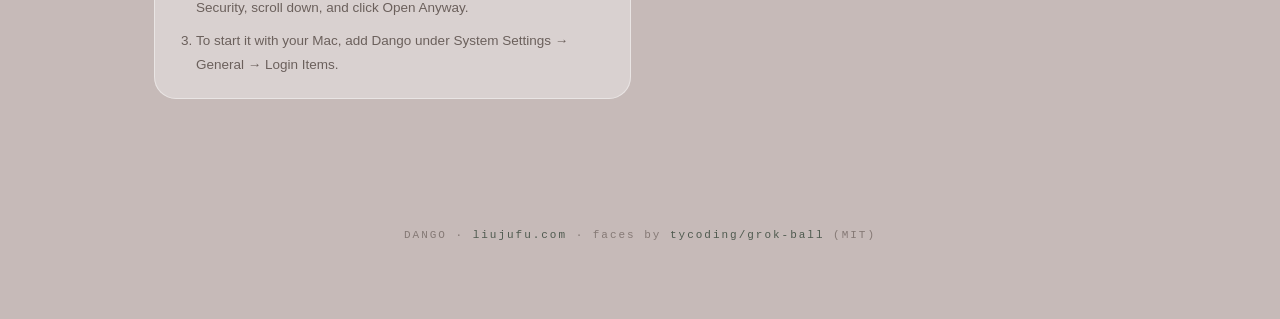
==== commit 9f920989: "README demo GIF; product page in English and Chinese Co-Authored-By: Claude Opus 5.5 <noreply@anthro" ====
--- a/site/index.html
+++ b/site/index.html
@@ -93,6 +93,11 @@
   .nav a.l:hover{color:var(--ink);}
   @media(max-width:600px){.nav a.l.opt{display:none;}}
 
+  .lang{font:600 11.5px/1 var(--f-mono);letter-spacing:.06em;padding:6px 10px;border-radius:99px;border:0;cursor:pointer;
+    background:var(--etch);color:var(--ink-2);box-shadow:inset 0 0 0 1px var(--hair);}
+  .lang:hover{color:var(--ink);}
+  html[lang="en"] h2, html[lang="en"] h1 .cn{font-family:"Dango Round",var(--f-ui);font-weight:800;letter-spacing:-.01em;}
+  html[lang="en"] h1 .cn{letter-spacing:.08em;}
   /* ── hero：上面一行字，下面一整块演示桌面 ── */
   .hero{padding-top:108px;padding-bottom:40px;}
   .hero-top{display:grid;grid-template-columns:auto minmax(0,1fr);align-items:end;gap:clamp(24px,5vw,72px);}
@@ -373,11 +378,12 @@
 
 <nav class="nav glass" aria-label="页面导航">
   <a class="mark" href="#top"><img src="img/icon.png" alt="">Dango</a>
-  <a class="l opt" href="#mood">看脸色</a>
-  <a class="l opt" href="#add">加小球</a>
+  <a class="l opt" href="#mood" data-i="i0">看脸色</a>
+  <a class="l opt" href="#add" data-i="i1">加小球</a>
   <a class="l opt" href="#tokens">Token</a>
-  <a class="l" href="#oss">下载</a>
-  <a class="l" href="https://www.liujufu.com">首页 ↗</a>
+  <a class="l" href="#oss" data-i="i2">下载</a>
+  <a class="l" href="https://www.liujufu.com" data-i="i3">首页 ↗</a>
+  <button class="lang" id="langBtn" type="button" aria-label="Switch language">EN</button>
 </nav>
 
 <main id="top">
@@ -385,16 +391,16 @@
 <section class="hero wrap">
   <div class="hero-top">
     <div>
-      <div class="kicker rise d1">Mac 上的额度小挂件</div>
-      <h1 class="rise d2">Dango<span class="cn">额度团子</span></h1>
+      <div class="kicker rise d1" data-i="i4">Mac 上的额度小挂件</div>
+      <h1 class="rise d2">Dango<span class="cn" data-i="cn">额度团子</span></h1>
     </div>
     <div class="rise d3">
-      <p class="lede">
+      <p class="lede" data-i="i5">
         我同时开着好几家 AI 的会员，老是用着用着额度就没了。
         所以做了这串团子挂在屏幕边上：一颗是一家，<b>额度多它就笑</b>，快没了就垮脸，查不到干脆哭给你看。
       </p>
       <div class="cta">
-        <a class="btn btn-primary" href="#oss">下载 Mac 版 ↓</a>
+        <a class="btn btn-primary" href="#oss" data-i="i6">下载 Mac 版 ↓</a>
         <a class="btn btn-ghost" id="ghBtn" href="https://github.com/Jules-0409/dango">GitHub ↗</a>
       </div>
     </div>
@@ -402,7 +408,7 @@
 
   <div class="desk auto-night rise d4" id="desk">
     <div class="menubar" aria-hidden="true">
-      <span class="l"><b>Dango</b><span>文件</span><span>编辑</span><span>显示</span></span>
+      <span class="l" data-i="i7"><b>Dango</b><span>文件</span><span>编辑</span><span>显示</span></span>
       <span class="r"><img src="img/icon.png" alt=""><span id="clock">20:00</span></span>
     </div>
     <div class="win" aria-hidden="true"><div class="bar"><i></i><i></i><i></i></div>
@@ -415,24 +421,24 @@
       <svg class="shape" id="cardShape"><path id="cardPath"/></svg>
       <div class="body" id="cardBody"></div>
     </div>
-    <div class="dhint">可以拖着走 · 鼠标放上去看详情 · 戳它 · 点顶上的弧收起来</div>
+    <div class="dhint" data-i="i8">可以拖着走 · 鼠标放上去看详情 · 戳它 · 点顶上的弧收起来</div>
   </div>
 
   <div class="desk-ctl">
-    <div class="pills" role="group" aria-label="环的样式" id="ringPills"><span class="t">外环</span></div>
+    <div class="pills" role="group" aria-label="环的样式" id="ringPills" data-i="i9"><span class="t">外环</span></div>
     <div class="pills">
-      <button type="button" id="bRefresh">刷新一下</button>
-      <button type="button" id="bReset">Cursor 额度回来了</button>
-      <button type="button" id="bErr">Factory 挂了</button>
-      <button type="button" id="bNight">关灯</button>
+      <button type="button" id="bRefresh" data-i="i10">刷新一下</button>
+      <button type="button" id="bReset" data-i="i11">Cursor 额度回来了</button>
+      <button type="button" id="bErr" data-i="i12">Factory 挂了</button>
+      <button type="button" id="bNight" data-i="i13">关灯</button>
     </div>
   </div>
 </section>
 
 <!-- ═══════════ 看脸色 ═══════════ -->
 <section id="mood" class="wrap">
-  <h2>不用看数字，<br><em>看脸色就行</em></h2>
-  <p class="sec-sub">外圈是还剩多少，中间那张脸是它的心情。拖拖滑块把额度花掉看看，或者连着戳它几下。</p>
+  <h2 data-i="i14">不用看数字，<br><em>看脸色就行</em></h2>
+  <p class="sec-sub" data-i="i15">外圈是还剩多少，中间那张脸是它的心情。拖拖滑块把额度花掉看看，或者连着戳它几下。</p>
 
   <div class="mood">
     <div class="mood-ball">
@@ -447,136 +453,136 @@
       <div class="ctrl">
         <input type="range" id="moodRange" min="0" max="100" value="82" aria-label="剩余额度">
         <div class="ctrl-row">
-          <button class="btn btn-ghost" id="breakBtn" type="button">弄挂它</button>
-          <button class="btn btn-ghost" id="refillBtn" type="button">额度回来了</button>
+          <button class="btn btn-ghost" id="breakBtn" type="button" data-i="i16">弄挂它</button>
+          <button class="btn btn-ghost" id="refillBtn" type="button" data-i="i17">额度回来了</button>
         </div>
       </div>
     </div>
 
     <div class="legend" id="legend">
-      <div class="item" data-band="happy"><div class="lb" data-emo="10"></div><div><h3>开心 · 60% 以上</h3><p>随便用。</p></div></div>
-      <div class="item" data-band="ok"><div class="lb" data-emo="19"></div><div><h3>还行 · 15% 到 60%</h3><p>环变橙了，省着点。</p></div></div>
-      <div class="item" data-band="low"><div class="lb" data-emo="12"></div><div><h3>垮脸 · 不到 15%</h3><p>环变红了，换一家吧，或者等它重置。</p></div></div>
-      <div class="item" data-band="err"><div class="lb" data-emo="34"></div><div><h3>哭了 · 查不到</h3><p>登录过期、断网、接口改了都会这样。红虚线一直转，卡片里写着怎么修。</p></div></div>
+      <div class="item" data-band="happy"><div class="lb" data-emo="10"></div><div data-i="i18"><h3>开心 · 60% 以上</h3><p>随便用。</p></div></div>
+      <div class="item" data-band="ok"><div class="lb" data-emo="19"></div><div data-i="i19"><h3>还行 · 15% 到 60%</h3><p>环变橙了，省着点。</p></div></div>
+      <div class="item" data-band="low"><div class="lb" data-emo="12"></div><div data-i="i20"><h3>垮脸 · 不到 15%</h3><p>环变红了，换一家吧，或者等它重置。</p></div></div>
+      <div class="item" data-band="err"><div class="lb" data-emo="34"></div><div data-i="i21"><h3>哭了 · 查不到</h3><p>登录过期、断网、接口改了都会这样。红虚线一直转，卡片里写着怎么修。</p></div></div>
     </div>
   </div>
 
   <div class="real">
     <img src="img/capsule.png" alt="Dango 在 macOS 桌面上的实拍：一条竖向玻璃胶囊，六颗表情球">
     <div class="facts">
-      <div class="fact"><h3><span class="dot" style="background:var(--sage-deep)"></span>这是它真在桌面上的样子</h3>
-        <p>左边是截图。62pt 宽的一条，不抢焦点，平时基本注意不到它。鼠标放上去才滑出卡片：每个额度还剩多少、多久重置、今天烧了多少 token。</p></div>
-      <div class="fact"><h3><span class="dot" style="background:var(--rose-deep)"></span>收起来就是一粒</h3>
-        <p>点顶上那道弧，团子一颗颗缩回去，剩一粒小药丸；再点一下又弹出来。放在哪、收没收起来，下次打开还是那样。</p></div>
-      <div class="fact"><h3><span class="dot" style="background:var(--ok)"></span>Rust 写的原生小件</h3>
-        <p>用 winit 和 Core Animation 直接画，表情球是从 grok-ball 移植过来的。开了省电模式的话平时一动不动，鼠标过去才动。</p></div>
+      <div class="fact"><h3 data-i="i22"><span class="dot" style="background:var(--sage-deep)"></span>这是它真在桌面上的样子</h3>
+        <p data-i="i23">左边是截图。62pt 宽的一条，不抢焦点，平时基本注意不到它。鼠标放上去才滑出卡片：每个额度还剩多少、多久重置、今天烧了多少 token。</p></div>
+      <div class="fact"><h3 data-i="i24"><span class="dot" style="background:var(--rose-deep)"></span>收起来就是一粒</h3>
+        <p data-i="i25">点顶上那道弧，团子一颗颗缩回去，剩一粒小药丸；再点一下又弹出来。放在哪、收没收起来，下次打开还是那样。</p></div>
+      <div class="fact"><h3 data-i="i26"><span class="dot" style="background:var(--ok)"></span>Rust 写的原生小件</h3>
+        <p data-i="i27">用 winit 和 Core Animation 直接画，表情球是从 grok-ball 移植过来的。开了省电模式的话平时一动不动，鼠标过去才动。</p></div>
     </div>
   </div>
 </section>
 
 <!-- ═══════════ 加小球 ═══════════ -->
 <section id="add" class="wrap">
-  <h2>你用哪家，<em>就挂哪颗</em></h2>
-  <p class="sec-sub">第一次打开，它只挂你电脑上装了的那几家。别的去设置里「添加小球」点一下：包月的登录一下就有数，按量付费的贴个 Key。</p>
+  <h2 data-i="i28">你用哪家，<em>就挂哪颗</em></h2>
+  <p class="sec-sub" data-i="i29">第一次打开，它只挂你电脑上装了的那几家。别的去设置里「添加小球」点一下：包月的登录一下就有数，按量付费的贴个 Key。</p>
 
   <div class="grp">
-    <h3>包月的<span>点「登录并添加」，调那家自己的登录</span></h3>
+    <h3 data-i="i30">包月的<span>点「登录并添加」，调那家自己的登录</span></h3>
     <div class="apps">
-      <div class="app"><span class="logo"><img src="img/logos/claude.svg" alt="" loading="lazy"></span><div class="app-t"><b>Claude</b><small>打开 Claude App 登录</small></div></div>
-      <div class="app"><span class="logo"><img src="img/logos/haze.svg" alt="" loading="lazy"></span><div class="app-t"><b>Haze</b><small>打开 Haze App 登录</small></div></div>
-      <div class="app"><span class="logo"><img src="img/logos/cursor.svg" alt="" loading="lazy"></span><div class="app-t"><b>Cursor</b><small>终端里跑 cursor-agent login</small></div></div>
-      <div class="app"><span class="logo"><img src="img/logos/devin.svg" alt="" loading="lazy"></span><div class="app-t"><b>Devin</b><small>终端里跑 devin auth login</small></div></div>
-      <div class="app"><span class="logo"><img src="img/logos/factory.svg" alt="" loading="lazy"></span><div class="app-t"><b>Factory</b><small>打开 Factory App 登录</small></div></div>
-      <div class="app"><span class="logo"><img src="img/logos/dim.png" alt="" loading="lazy"></span><div class="app-t"><b>DimAgent</b><small>打开 DimAgent 登录</small></div></div>
-      <div class="app"><span class="logo"><img src="img/logos/gemini.png" alt="" loading="lazy"></span><div class="app-t"><b>Gemini</b><small>用 Google 账号登录</small></div><em class="tag">要装 Gemini 桥</em></div>
-    </div>
-    <p class="grp-note">Dango 不经手登录，只读你登录完留在电脑上的状态，也不会帮你刷新 token。Gemini 的额度来自账号池桥，下载的 App 里不带，要从源码另装。</p>
+      <div class="app"><span class="logo"><img src="img/logos/claude.svg" alt="" loading="lazy"></span><div class="app-t"><b>Claude</b><small data-i="i31">打开 Claude App 登录</small></div></div>
+      <div class="app"><span class="logo"><img src="img/logos/haze.svg" alt="" loading="lazy"></span><div class="app-t"><b>Haze</b><small data-i="i32">打开 Haze App 登录</small></div></div>
+      <div class="app"><span class="logo"><img src="img/logos/cursor.svg" alt="" loading="lazy"></span><div class="app-t"><b>Cursor</b><small data-i="i33">终端里跑 cursor-agent login</small></div></div>
+      <div class="app"><span class="logo"><img src="img/logos/devin.svg" alt="" loading="lazy"></span><div class="app-t"><b>Devin</b><small data-i="i34">终端里跑 devin auth login</small></div></div>
+      <div class="app"><span class="logo"><img src="img/logos/factory.svg" alt="" loading="lazy"></span><div class="app-t"><b>Factory</b><small data-i="i35">打开 Factory App 登录</small></div></div>
+      <div class="app"><span class="logo"><img src="img/logos/dim.png" alt="" loading="lazy"></span><div class="app-t"><b>DimAgent</b><small data-i="i36">打开 DimAgent 登录</small></div></div>
+      <div class="app"><span class="logo"><img src="img/logos/gemini.png" alt="" loading="lazy"></span><div class="app-t"><b>Gemini</b><small data-i="i37">用 Google 账号登录</small></div><em class="tag" data-i="i38">要装 Gemini 桥</em></div>
+    </div>
+    <p class="grp-note" data-i="i39">Dango 不经手登录，只读你登录完留在电脑上的状态，也不会帮你刷新 token。Gemini 的额度来自账号池桥，下载的 App 里不带，要从源码另装。</p>
   </div>
 
   <div class="grp">
-    <h3>按量付费的<span>贴个 API Key，看余额</span></h3>
+    <h3 data-i="i40">按量付费的<span>贴个 API Key，看余额</span></h3>
     <div class="apps">
-      <div class="app"><span class="logo"><img src="img/logos/deepseek.svg" alt="" loading="lazy"></span><div class="app-t"><b>DeepSeek</b><small>余额 · 元</small></div></div>
-      <div class="app"><span class="logo"><img src="img/logos/kimi.png" alt="" loading="lazy"></span><div class="app-t"><b>Kimi</b><small>余额 · 元</small></div></div>
-      <div class="app"><span class="logo"><img src="img/logos/stepfun.svg" alt="" loading="lazy"></span><div class="app-t"><b>阶跃星辰</b><small>余额 · 元</small></div></div>
-      <div class="app"><span class="logo"><img src="img/logos/openrouter.png" alt="" loading="lazy"></span><div class="app-t"><b>OpenRouter</b><small>剩余额度 · 美元</small></div></div>
-      <div class="app"><span class="logo"><img src="img/logos/siliconflow.png" alt="" loading="lazy"></span><div class="app-t"><b>硅基流动</b><small>余额 · 元</small></div></div>
-    </div>
-    <p class="grp-note">Key 存在 Mac 钥匙串里，只发给那一家的官方余额接口。填个预算，就能按余额占预算画出一圈环。</p>
+      <div class="app"><span class="logo"><img src="img/logos/deepseek.svg" alt="" loading="lazy"></span><div class="app-t"><b>DeepSeek</b><small data-i="bal">余额 · 元</small></div></div>
+      <div class="app"><span class="logo"><img src="img/logos/kimi.png" alt="" loading="lazy"></span><div class="app-t"><b>Kimi</b><small data-i="bal">余额 · 元</small></div></div>
+      <div class="app"><span class="logo"><img src="img/logos/stepfun.svg" alt="" loading="lazy"></span><div class="app-t"><b data-i="i41">阶跃星辰</b><small data-i="bal">余额 · 元</small></div></div>
+      <div class="app"><span class="logo"><img src="img/logos/openrouter.png" alt="" loading="lazy"></span><div class="app-t"><b>OpenRouter</b><small data-i="i43">剩余额度 · 美元</small></div></div>
+      <div class="app"><span class="logo"><img src="img/logos/siliconflow.png" alt="" loading="lazy"></span><div class="app-t"><b data-i="i42">硅基流动</b><small data-i="bal">余额 · 元</small></div></div>
+    </div>
+    <p class="grp-note" data-i="i44">Key 存在 Mac 钥匙串里，只发给那一家的官方余额接口。填个预算，就能按余额占预算画出一圈环。</p>
   </div>
 </section>
 
 <!-- ═══════════ Token ═══════════ -->
 <section id="tokens" class="wrap">
-  <h2>顺手还记了本 <em>Token 账</em></h2>
-  <p class="sec-sub">设置里能看到每天烧了多少、哪个工具在烧、烧在哪个模型上、缓存命中了多少。</p>
+  <h2 data-i="i45">顺手还记了本 <em>Token 账</em></h2>
+  <p class="sec-sub" data-i="i46">设置里能看到每天烧了多少、哪个工具在烧、烧在哪个模型上、缓存命中了多少。</p>
 
   <div class="tok">
     <div class="tok-head">
-      <div class="tok-num num" id="tokTotal">—<small>近 14 天</small></div>
+      <div class="tok-num num" id="tokTotal" data-i="i47">—<small>近 14 天</small></div>
       <div class="tok-stats" id="tokStats"></div>
     </div>
     <div class="tok-grid">
       <div class="tok-panel">
-        <h3>每天<span class="demo-tag">示意数据</span></h3>
+        <h3 data-i="i48">每天<span class="demo-tag">示意数据</span></h3>
         <svg class="chart" id="chart" viewBox="0 0 520 170" role="img" aria-label="示意图：近 14 天每日 token 用量，按 Claude Code、Factory、Cursor、Devin 分色堆叠"></svg>
         <div class="chart-legend" id="legendTok"></div>
       </div>
       <div class="tok-panel">
-        <h3>按模型</h3>
+        <h3 data-i="i49">按模型</h3>
         <div class="models" id="models"></div>
       </div>
     </div>
   </div>
 
   <div class="tok-notes facts">
-    <div class="fact"><h3><span class="dot" style="background:var(--sage-deep)"></span>读本机记录</h3>
-      <p>Claude Code 和 Factory 读会话日志，Devin 读它自己的会话库。都是只读打开，不会动你的文件。</p></div>
-    <div class="fact"><h3><span class="dot" style="background:var(--sage-deep)"></span>Cursor 走官方明细</h3>
-      <p>Cursor 的数来自它自己的用量明细，App 和命令行都算，五分钟同步一次，第一次往回补 30 天。</p></div>
-    <div class="fact"><h3><span class="dot" style="background:var(--sage-deep)"></span>记在付钱的那家头上</h3>
-      <p>一个工具接了好几家模型的话，按当时的配置找到真正扣钱的那个套餐，记到它名下。</p></div>
+    <div class="fact"><h3 data-i="i50"><span class="dot" style="background:var(--sage-deep)"></span>读本机记录</h3>
+      <p data-i="i51">Claude Code 和 Factory 读会话日志，Devin 读它自己的会话库。都是只读打开，不会动你的文件。</p></div>
+    <div class="fact"><h3 data-i="i52"><span class="dot" style="background:var(--sage-deep)"></span>Cursor 走官方明细</h3>
+      <p data-i="i53">Cursor 的数来自它自己的用量明细，App 和命令行都算，五分钟同步一次，第一次往回补 30 天。</p></div>
+    <div class="fact"><h3 data-i="i54"><span class="dot" style="background:var(--sage-deep)"></span>记在付钱的那家头上</h3>
+      <p data-i="i55">一个工具接了好几家模型的话，按当时的配置找到真正扣钱的那个套餐，记到它名下。</p></div>
   </div>
 </section>
 
 <!-- ═══════════ 诚实 ═══════════ -->
 <section id="honest" class="wrap">
-  <h2>它只看，<em>不碰你的账号</em></h2>
+  <h2 data-i="i56">它只看，<em>不碰你的账号</em></h2>
   <div class="rules">
-    <div class="rule"><h3>登录状态只读</h3><p>各家 App 的登录状态只读不写，也不会帮你刷新 token，免得把你正在用的 App 挤下线。</p></div>
-    <div class="rule"><h3>Key 只放钥匙串</h3><p>你贴进来的 token 和 API Key 放在 Mac 钥匙串里 Dango 自己那格，不写文件、不进日志、也不回传给页面。</p></div>
-    <div class="rule"><h3>挂了就说挂了</h3><p>查不到就哭，顺便告诉你怎么修。不会拿之前的旧数字顶上，也不会瞎编一个百分比。</p></div>
-    <div class="rule"><h3>只连该连的</h3><p>查额度只找各家自己的接口。本地控制接口只听 127.0.0.1，别的网页发来的请求直接拒掉。</p></div>
+    <div class="rule" data-i="i57"><h3>登录状态只读</h3><p>各家 App 的登录状态只读不写，也不会帮你刷新 token，免得把你正在用的 App 挤下线。</p></div>
+    <div class="rule" data-i="i58"><h3>Key 只放钥匙串</h3><p>你贴进来的 token 和 API Key 放在 Mac 钥匙串里 Dango 自己那格，不写文件、不进日志、也不回传给页面。</p></div>
+    <div class="rule" data-i="i59"><h3>挂了就说挂了</h3><p>查不到就哭，顺便告诉你怎么修。不会拿之前的旧数字顶上，也不会瞎编一个百分比。</p></div>
+    <div class="rule" data-i="i60"><h3>只连该连的</h3><p>查额度只找各家自己的接口。本地控制接口只听 127.0.0.1，别的网页发来的请求直接拒掉。</p></div>
   </div>
 </section>
 
 <!-- ═══════════ 开源 ═══════════ -->
 <section id="oss" class="wrap">
-  <h2>下下来，<em>拖进应用程序就能用</em></h2>
-  <p class="sec-sub">Apple Silicon 的 Mac，macOS 13 以上。免费，代码在 <a href="https://github.com/Jules-0409/dango">GitHub</a>（MIT）。</p>
+  <h2 data-i="i61">下下来，<em>拖进应用程序就能用</em></h2>
+  <p class="sec-sub" data-i="i62">Apple Silicon 的 Mac，macOS 13 以上。免费，代码在 <a href="https://github.com/Jules-0409/dango">GitHub</a>（MIT）。</p>
   <div class="oss">
     <div class="dl">
       <div class="dl-btns">
-        <a class="btn btn-primary" href="download/Dango-0.1.1-macos-arm64.zip" download>下载 Dango 0.1.1 · 4.9 MB</a>
-        <a class="btn btn-ghost" href="https://github.com/Jules-0409/dango/releases/latest">去 GitHub 下 ↗</a>
+        <a class="btn btn-primary" href="download/Dango-0.1.1-macos-arm64.zip" download data-i="i63">下载 Dango 0.1.1 · 4.9 MB</a>
+        <a class="btn btn-ghost" href="https://github.com/Jules-0409/dango/releases/latest" data-i="i64">去 GitHub 下 ↗</a>
       </div>
       <ol class="steps">
-        <li>解压，把 <b>Dango.app</b> 拖进「应用程序」。</li>
-        <li>第一次打开会被系统拦下来：我没交苹果的开发者年费，做不了公证。去「系统设置 → 隐私与安全性」往下拉，点「仍要打开」就好。</li>
-        <li>想开机自己启动的话：系统设置 → 通用 → 登录项，把 Dango 加进去。</li>
+        <li data-i="i65">解压，把 <b>Dango.app</b> 拖进「应用程序」。</li>
+        <li data-i="i66">第一次打开会被系统拦下来：我没交苹果的开发者年费，做不了公证。去「系统设置 → 隐私与安全性」往下拉，点「仍要打开」就好。</li>
+        <li data-i="i67">想开机自己启动的话：系统设置 → 通用 → 登录项，把 Dango 加进去。</li>
       </ol>
     </div>
     <div class="req">
-      <div><b>设置</b>　点程序坞里的 Dango，或菜单栏图标 →「设置…」：排顺序、换形状颜色、加球、看 Token 账。关掉设置，程序坞图标就收起来</div>
-      <div><b>有数</b>　想让哪颗球有数，就装上那家的 App 或命令行并登录</div>
-      <div><b>源码</b>　<a href="https://github.com/Jules-0409/dango">github.com/Jules-0409/dango</a>，装好 Rust 以后 <code>cargo build --release</code>。有问题提 issue，想给你常用的那家做颗新球，欢迎发 PR</div>
+      <div data-i="i68"><b>设置</b>　点程序坞里的 Dango，或菜单栏图标 →「设置…」：排顺序、换形状颜色、加球、看 Token 账。关掉设置，程序坞图标就收起来</div>
+      <div data-i="i69"><b>有数</b>　想让哪颗球有数，就装上那家的 App 或命令行并登录</div>
+      <div data-i="i70"><b>源码</b>　<a href="https://github.com/Jules-0409/dango">github.com/Jules-0409/dango</a>，装好 Rust 以后 <code>cargo build --release</code>。有问题提 issue，想给你常用的那家做颗新球，欢迎发 PR</div>
     </div>
   </div>
 </section>
 </main>
 
 <footer class="wrap">
-  <div class="by">DANGO · 额度团子 · <a href="https://www.liujufu.com">liujufu.com</a> · 表情球来自 <a href="https://github.com/tycoding/grok-ball">tycoding/grok-ball</a>（MIT）</div>
+  <div class="by" data-i="i71">DANGO · 额度团子 · <a href="https://www.liujufu.com">liujufu.com</a> · 表情球来自 <a href="https://github.com/tycoding/grok-ball">tycoding/grok-ball</a>（MIT）</div>
 </footer>
 
 <script src="grok-ball.js"></script>
@@ -584,6 +590,28 @@
 
 (function(){
   'use strict';
+  // ── 中英切换：默认跟浏览器，选过就记住；切换时刷新，脚本生成的文字也跟着换 ──
+  const LANG = (() => {
+    const q = new URLSearchParams(location.search).get('lang');
+    if (q === 'en' || q === 'zh') return q;
+    try { const saved = localStorage.getItem('dango-lang'); if (saved) return saved; } catch (_) {}
+    return /^zh/i.test(navigator.language || '') ? 'zh' : 'en';
+  })();
+  const L = (zh, en) => LANG === 'en' ? en : zh;
+  const EN = {"bal": "Balance · CNY", "i0": "Faces", "i1": "Services", "i2": "Download", "i3": "Home ↗", "i4": "A quota widget for your Mac", "i5": "\n        I pay for several AI coding plans, and I kept running out halfway through a task.\n        So I made a stack of dango for the edge of my screen, one per plan. <b>Plenty left, it smiles.</b> Running low, it sulks. Can't fetch the numbers, it cries.\n      ", "i6": "Download for Mac ↓", "i7": "<b>Dango</b><span>File</span><span>Edit</span><span>View</span>", "i8": "Drag it · hover for details · poke it · click the top arc to fold", "i9": "<span class=\"t\">Ring</span>", "i10": "Refresh", "i11": "Cursor quota resets", "i12": "Factory breaks", "i13": "Lights off", "i14": "Skip the numbers,<br><em>read the face</em>", "i15": "The ring is what's left; the face is how it feels about it. Drag the slider to spend some quota, or poke it a few times.", "i16": "Break it", "i17": "Refill", "i18": "<h3>Happy · 60% or more</h3><p>Go wild.</p>", "i19": "<h3>Meh · 15% to 60%</h3><p>The ring turns orange. Pace yourself.</p>", "i20": "<h3>Sulking · under 15%</h3><p>The ring turns red. Switch plans, or wait for the reset.</p>", "i21": "<h3>Crying · can't fetch</h3><p>Expired login, no network, or the API changed. The dashed red ring keeps spinning, and the card tells you how to fix it.</p>", "i22": "<span class=\"dot\" style=\"background:var(--sage-deep)\"></span>What it really looks like", "i23": "That's a real screenshot. A 62pt-wide strip that never steals focus; most of the time you won't notice it. Hover and a card slides out: every quota window, when it resets, and how many tokens you burned today.", "i24": "<span class=\"dot\" style=\"background:var(--rose-deep)\"></span>Folds into a pill", "i25": "Click the arc on top and the dango tuck away one by one into a small pill. Click again and they pop back. It remembers where you put it and whether it was folded.", "i26": "<span class=\"dot\" style=\"background:var(--ok)\"></span>Native, written in Rust", "i27": "Drawn with winit and Core Animation; the faces are a port of grok-ball. In power-saving mode it sits still until your pointer comes near.", "i28": "One ball for <em>every plan you use</em>", "i29": "On first launch it only shows the services installed on your Mac. Add more under Settings → Add a ball: subscriptions just need a login, pay-as-you-go ones need an API key.", "i30": "Subscriptions<span>\"Log in and add\" opens that vendor's own login</span>", "i31": "Log in in the Claude app", "i32": "Log in in the Haze app", "i33": "Runs cursor-agent login", "i34": "Runs devin auth login", "i35": "Log in in the Factory app", "i36": "Log in in DimAgent", "i37": "Sign in with Google", "i38": "Needs bridge", "i39": "Dango never handles the login itself. It only reads what the app left on your Mac after you logged in, and it never refreshes your tokens. Gemini quota comes from the account-pool bridge, which isn't in the download; build it from source.", "i40": "Pay-as-you-go<span>Paste an API key to see the balance</span>", "i41": "StepFun", "i42": "SiliconFlow", "i43": "Credits · USD", "i44": "Keys live in the macOS Keychain and are only sent to that vendor's own balance endpoint. Set a budget and the ring shows what's left of it.", "i45": "And a <em>token ledger</em>", "i46": "Settings shows how many tokens you burned each day, which tool burned them, on which model, and how much the cache saved.", "i47": "—<small>last 14 days</small>", "i48": "Per day<span class=\"demo-tag\">SAMPLE DATA</span>", "i49": "Per model", "i50": "<span class=\"dot\" style=\"background:var(--sage-deep)\"></span>Local records only", "i51": "Claude Code and Factory from their session logs; Devin and DimAgent from their own session databases. Everything is opened read-only.", "i52": "<span class=\"dot\" style=\"background:var(--sage-deep)\"></span>Cursor's own usage history", "i53": "Cursor numbers come from its own usage history, app and CLI alike. Synced every five minutes, with 30 days backfilled the first time.", "i54": "<span class=\"dot\" style=\"background:var(--sage-deep)\"></span>Booked to whoever pays", "i55": "When one tool talks to several providers, each run is booked to the plan that was actually charged.", "i56": "It looks, <em>never touches</em>", "i57": "<h3>Logins are read-only</h3><p>Other apps' logins are read, never written, and tokens are never refreshed, so the apps you're using don't get signed out.</p>", "i58": "<h3>Keys stay in the Keychain</h3><p>Tokens and API keys you paste go into Dango's own Keychain entry: never written to files, never logged, never sent back to the page.</p>", "i59": "<h3>Broken means broken</h3><p>If it can't fetch, it cries and tells you how to fix it. No stale numbers, no made-up percentages.</p>", "i60": "<h3>Talks only to who it should</h3><p>Quota checks go to each vendor's own API. The local control API only listens on 127.0.0.1 and rejects requests from other web pages.</p>", "i61": "Download, <em>drag to Applications</em>", "i62": "Apple Silicon Macs, macOS 13 or later. Free, with the code on <a href=\"https://github.com/Jules-0409/dango\">GitHub</a> (MIT).", "i63": "Download Dango 0.1.1 · 4.9 MB", "i64": "Get it on GitHub ↗", "i65": "Unzip and drag <b>Dango.app</b> into Applications.", "i66": "macOS blocks the first launch because the app isn't notarized (no paid Apple developer account). Open System Settings → Privacy &amp; Security, scroll down, and click Open Anyway.", "i67": "To start it with your Mac, add Dango under System Settings → General → Login Items.", "i68": "<b>Settings</b>　Click Dango in the Dock, or the menu bar icon → Settings…: reorder, restyle, add balls, see the token ledger. Close settings and the Dock icon goes away", "i69": "<b>Data</b>　For a ball to show numbers, install that vendor's app or CLI and log in", "i70": "<b>Source</b>　<a href=\"https://github.com/Jules-0409/dango\">github.com/Jules-0409/dango</a>. With Rust installed, <code>cargo build --release</code>. Issues welcome, and PRs for new balls even more so", "i71": "DANGO · <a href=\"https://www.liujufu.com\">liujufu.com</a> · faces by <a href=\"https://github.com/tycoding/grok-ball\">tycoding/grok-ball</a> (MIT)", "cn": "quota dango"};
+  if (LANG === 'en') {
+    document.documentElement.lang = 'en';
+    document.title = 'Dango — your AI quotas as little faces';
+    document.querySelectorAll('[data-i]').forEach(el => { const t = EN[el.dataset.i]; if (t != null) el.innerHTML = t; });
+  }
+  const langBtn = document.getElementById('langBtn');
+  langBtn.textContent = LANG === 'en' ? '中' : 'EN';
+  langBtn.addEventListener('click', () => {
+    const next = LANG === 'en' ? 'zh' : 'en';
+    try { localStorage.setItem('dango-lang', next); } catch (_) {}
+    const u = new URL(location.href); u.searchParams.delete('lang');
+    if (u.href === location.href) location.reload(); else location.replace(u.href);
+  });
   const EYE = '#F5F2ED';
   const reduced = matchMedia('(prefers-reduced-motion: reduce)').matches;
 
@@ -647,23 +675,23 @@
 
   /* ── 演示桌面：和小件同一套规则（theme.rs::ring_style / emotion_for） ── */
   const PLANS = [
-    { id:'claude', name:'Claude', sub:'Max 套餐', shape:'star', color:'#E7A97C', p:64, inner:64, today:'1.9M',
-      pools:[{ rows:[['5 小时',64],['本周',81]] }] },
-    { id:'haze', name:'Haze', sub:'Pro · 周额度', shape:'blob', color:'#D8A7A0', p:83, inner:100, today:'2.1M',
-      pools:[{ rows:[['周',83],['5 小时',100]] }] },
-    { id:'antigravity', name:'Gemini', sub:'周额度 · 4 天后重置', shape:'gem', color:'#8FB5D9', p:70, inner:100, today:'2.4M',
-      pools:[{ name:'Gemini', rows:[['周',70],['5 小时',100]] }, { name:'Claude & GPT', rows:[['周',100],['5 小时',100]] }] },
-    { id:'devin', name:'Devin', sub:'Pro · 每日', shape:'wedge', color:'#A8C6A2', p:100, inner:null, today:'3.1M',
-      pools:[{ rows:[['每日',100],['每周',null]] }] },
-    { id:'cursor', name:'Cursor', sub:'Pro · 总额度', shape:'blob', color:'#C9BCA6', p:11, inner:13, today:'820K',
-      pools:[{ rows:[['总额度',11],['Fast',13],['Auto',64]] }] },
-    { id:'factory', name:'Factory', sub:'core 池', shape:'wedge', color:'#B8A9C9', p:38, inner:100, today:'640K',
-      pools:[{ name:'standard', rows:[['5 小时',100],['周',0],['月',52]] }, { name:'core', rows:[['5 小时',100],['周',38],['月',61]] }] },
-    { id:'dim', name:'DimAgent', sub:'Lite套餐 · 点数', shape:'cloud', color:'#DCB770', p:37, inner:null, today:'1.2M',
-      pools:[{ rows:[['点数',37],['联网搜索',84]] }] },
+    { id:'claude', name:'Claude', sub:L('Max 套餐','Max plan'), shape:'star', color:'#E7A97C', p:64, inner:64, today:'1.9M',
+      pools:[{ rows:[[L('5 小时','5h'),64],[L('本周','Week'),81]] }] },
+    { id:'haze', name:'Haze', sub:L('Pro · 周额度','Pro · weekly'), shape:'blob', color:'#D8A7A0', p:83, inner:100, today:'2.1M',
+      pools:[{ rows:[[L('周','Week'),83],[L('5 小时','5h'),100]] }] },
+    { id:'antigravity', name:'Gemini', sub:L('周额度 · 4 天后重置','Weekly · resets in 4 days'), shape:'gem', color:'#8FB5D9', p:70, inner:100, today:'2.4M',
+      pools:[{ name:'Gemini', rows:[[L('周','Week'),70],[L('5 小时','5h'),100]] }, { name:'Claude & GPT', rows:[[L('周','Week'),100],[L('5 小时','5h'),100]] }] },
+    { id:'devin', name:'Devin', sub:L('Pro · 每日','Pro · daily'), shape:'wedge', color:'#A8C6A2', p:100, inner:null, today:'3.1M',
+      pools:[{ rows:[[L('每日','Day'),100],[L('每周','Week'),null]] }] },
+    { id:'cursor', name:'Cursor', sub:L('Pro · 总额度','Pro · total'), shape:'blob', color:'#C9BCA6', p:11, inner:13, today:'820K',
+      pools:[{ rows:[[L('总额度','Total'),11],['Fast',13],['Auto',64]] }] },
+    { id:'factory', name:'Factory', sub:L('core 池','core pool'), shape:'wedge', color:'#B8A9C9', p:38, inner:100, today:'640K',
+      pools:[{ name:'standard', rows:[[L('5 小时','5h'),100],[L('周','Week'),0],[L('月','Month'),52]] }, { name:'core', rows:[[L('5 小时','5h'),100],[L('周','Week'),38],[L('月','Month'),61]] }] },
+    { id:'dim', name:'DimAgent', sub:L('Lite套餐 · 点数','Lite plan · credits'), shape:'cloud', color:'#DCB770', p:37, inner:null, today:'1.2M',
+      pools:[{ rows:[[L('点数','Credits'),37],[L('联网搜索','Web search'),84]] }] },
   ];
   const HEAD = Object.fromEntries(PLANS.map(x => [x.id, x.p]));
-  const MODES = [['plain','细环'],['beads','珠串'],['double','双环'],['flow','流光'],['segments','分段'],['trail','尾迹']];
+  const MODES = [['plain',L('细环','Thin')],['beads',L('珠串','Beads')],['double',L('双环','Double')],['flow',L('流光','Flow')],['segments',L('分段','Segments')],['trail',L('尾迹','Trail')]];
   const DANGER = 'var(--d-danger)', WARN = 'var(--d-warn)';
   const moodOf = (st) => st.err ? '34' : st.sleep ? '00' : emotionFor({ ok:true, pct:st.p });
   const pctTxt = v => v == null ? '—' : Math.round(v);
@@ -753,7 +781,7 @@
   PLANS.forEach((pl, i) => {
     const slot = document.createElement('div');
     slot.className = 'slot'; slot.dataset.id = pl.id; slot.tabIndex = 0;
-    slot.setAttribute('role', 'listitem'); slot.setAttribute('aria-label', pl.name + ' 剩余 ' + pl.p + '%');
+    slot.setAttribute('role', 'listitem'); slot.setAttribute('aria-label', pl.name + L(' 剩余 ',' remaining ') + pl.p + '%');
     slot.innerHTML = '<svg class="ring" viewBox="0 0 58 58" aria-hidden="true"></svg><div class="ball"></div><span class="zz">z</span>';
     list.appendChild(slot);
     const st = state[pl.id] = { p:pl.p, err:false, sleep:false, slot, ring:slot.querySelector('.ring') };
@@ -792,7 +820,7 @@
     }
     setTimeout(() => slots.forEach(sl => sl.style.transitionDelay = ''), 900);
     tweenGrip(f ? 1 : 0);
-    $('#grip').setAttribute('aria-label', f ? '展开胶囊' : '收起胶囊');
+    $('#grip').setAttribute('aria-label', f ? L('展开胶囊','Unfold') : L('收起胶囊','Fold'));
   }
 
   // 详情卡
@@ -807,10 +835,10 @@
     const pools = pl.pools.map(po => `<div class="pool">${po.name ? `<div class="pool-name">${po.name}</div>` : ''}${
       po.rows.map(r => rowHTML(full ? [r[0], 100] : r, pl.color)).join('')}</div>`).join('');
     $('#cardBody').innerHTML = `
-      <div class="c-head"><div class="mini"></div><div class="c-title"><b>${pl.name}</b><span>${st.err ? '查不到' : pl.sub}</span></div>
+      <div class="c-head"><div class="mini"></div><div class="c-title"><b>${pl.name}</b><span>${st.err ? L('查不到',"Can't fetch") : pl.sub}</span></div>
         ${st.err ? '' : `<div class="c-big">${pctTxt(st.p)}<small>%</small></div>`}</div>
-      ${st.err ? '<div class="c-err">登录过期了，终端里跑一下 droid 重新登录就好<code>http 401 · 最后成功 12 分钟前</code></div>' : pools}
-      <div class="c-foot"><span>今日 ${pl.today} token</span><span>1 分钟前更新</span></div>`;
+      ${st.err ? L('<div class="c-err">登录过期了，终端里跑一下 droid 重新登录就好<code>http 401 · 最后成功 12 分钟前</code></div>','<div class="c-err">Login expired. Run droid in a terminal to sign in again.<code>http 401 · last ok 12 min ago</code></div>') : pools}
+      <div class="c-foot"><span>${L('今日 ' + pl.today + ' token', 'Today ' + pl.today + ' tokens')}</span><span>${L('1 分钟前更新','updated 1 min ago')}</span></div>`;
     if (miniBall && miniBall.destroy) miniBall.destroy();
     miniBall = ball(card.querySelector('.mini'), { emotion:moodOf(st), shape:pl.shape, color:pl.color, eyeScale:1.15, lite:true });
     place(id);
@@ -939,14 +967,14 @@
   };
   $('#bReset').onclick = e => {
     const st = state.cursor, on = e.currentTarget.classList.toggle('on');
-    e.currentTarget.textContent = on ? 'Cursor 再花掉点' : 'Cursor 额度回来了';
+    e.currentTarget.textContent = on ? L('Cursor 再花掉点','Spend some Cursor') : L('Cursor 额度回来了','Cursor quota resets');
     if (on){ st.p = 100; if (st.ball){ st.ball.setEmotion('33'); st.ball.burst(36); st.ball.spin(1); } renderRing('cursor'); setTimeout(() => paint('cursor'), 1400); }
     else { st.p = HEAD.cursor; paint('cursor'); }
     refreshCard('cursor');
   };
   $('#bErr').onclick = e => {
     const st = state.factory, on = e.currentTarget.classList.toggle('on');
-    e.currentTarget.textContent = on ? 'Factory 好了' : 'Factory 挂了';
+    e.currentTarget.textContent = on ? L('Factory 好了','Factory is back') : L('Factory 挂了','Factory breaks');
     st.err = on; paint('factory'); if (!on && st.ball) st.ball.bounce();
     refreshCard('factory');
   };
@@ -980,11 +1008,11 @@
     } else if (!broken && ants) ants.remove();
     bigArc.style.strokeDashoffset = BC * (1 - p.pct / 100);
     bigArc.setAttribute('stroke', ringColor(p));
-    read.innerHTML = broken ? '<b>查不到</b>http 401 · 登录过期' : '<b>' + p.pct + '%</b>还剩';
+    read.innerHTML = broken ? L('<b>查不到</b>http 401 · 登录过期',"<b>Can't fetch</b>http 401 · login expired") : '<b>' + p.pct + '%</b>' + L('还剩','left');
     range.disabled = broken;
     const b = band(p);
     items.forEach(it => it.classList.toggle('now', it.dataset.band === b));
-    document.getElementById('breakBtn').textContent = broken ? '修好它' : '弄挂它';
+    document.getElementById('breakBtn').textContent = broken ? L('修好它','Fix it') : L('弄挂它','Break it');
   }
   range.addEventListener('input', renderMood);
   bigSlot.addEventListener('click', () => {
@@ -1007,10 +1035,10 @@
     ['Devin',       '#A8C6A2', [0.0,0.3,0.6,0.9,0.4,0.2,0.8,1.1,0.5,0.0,0.7,1.2,0.9,1.4]],
   ];
   const MODELS = [
-    ['claude-opus-5-5',    'Claude 订阅',   '#E7A97C', 18.4, 96],
-    ['swe-2-max',          'Devin 订阅',    '#A8C6A2', 9.0,  93],
-    ['cursor-grok-4.6',    'Cursor 订阅',   '#C9BCA6', 6.3,  91],
-    ['gemini-3.8-flash',   'Gemini 账号池', '#B8A9C9', 6.2,  48],
+    ['claude-opus-5-5',    L('Claude 订阅','Claude plan'),   '#E7A97C', 18.4, 96],
+    ['swe-2-max',          L('Devin 订阅','Devin plan'),    '#A8C6A2', 9.0,  93],
+    ['cursor-grok-4.6',    L('Cursor 订阅','Cursor plan'),   '#C9BCA6', 6.3,  91],
+    ['gemini-3.8-flash',   L('Gemini 账号池','Gemini pool'), '#B8A9C9', 6.2,  48],
     ['deepseek-v4',        'DeepSeek API',  '#B8A9C9', 3.1,  81],
   ];
   const fmt = v => v >= 10 ? v.toFixed(1) + 'M' : v.toFixed(2) + 'M';
@@ -1019,7 +1047,7 @@
   const sum = totals.reduce((a, b) => a + b, 0);
   document.getElementById('tokTotal').firstChild.nodeValue = fmt(sum);
   document.getElementById('tokStats').innerHTML =
-    '<span>今天 <b>' + fmt(totals[days - 1]) + '</b></span><span>缓存命中 <b>88%</b></span><span>有用量 <b>' + days + '/' + days + '</b> 天</span>';
+    L('<span>今天 <b>','<span>Today <b>') + fmt(totals[days - 1]) + L('</b></span><span>缓存命中 <b>88%</b></span><span>有用量 <b>','</b></span><span>Cache hit <b>88%</b></span><span>Active <b>') + days + '/' + days + L('</b> 天</span>','</b> days</span>');
   document.getElementById('legendTok').innerHTML = SRC.map(([n, c, v]) => {
     const t = v.reduce((a, b) => a + b, 0);
     return '<span><i class="dot7" style="background:' + c + '"></i>' + n + '<b>' + fmt(t) + '</b><em>' + Math.round(t / sum * 100) + '%</em></span>';
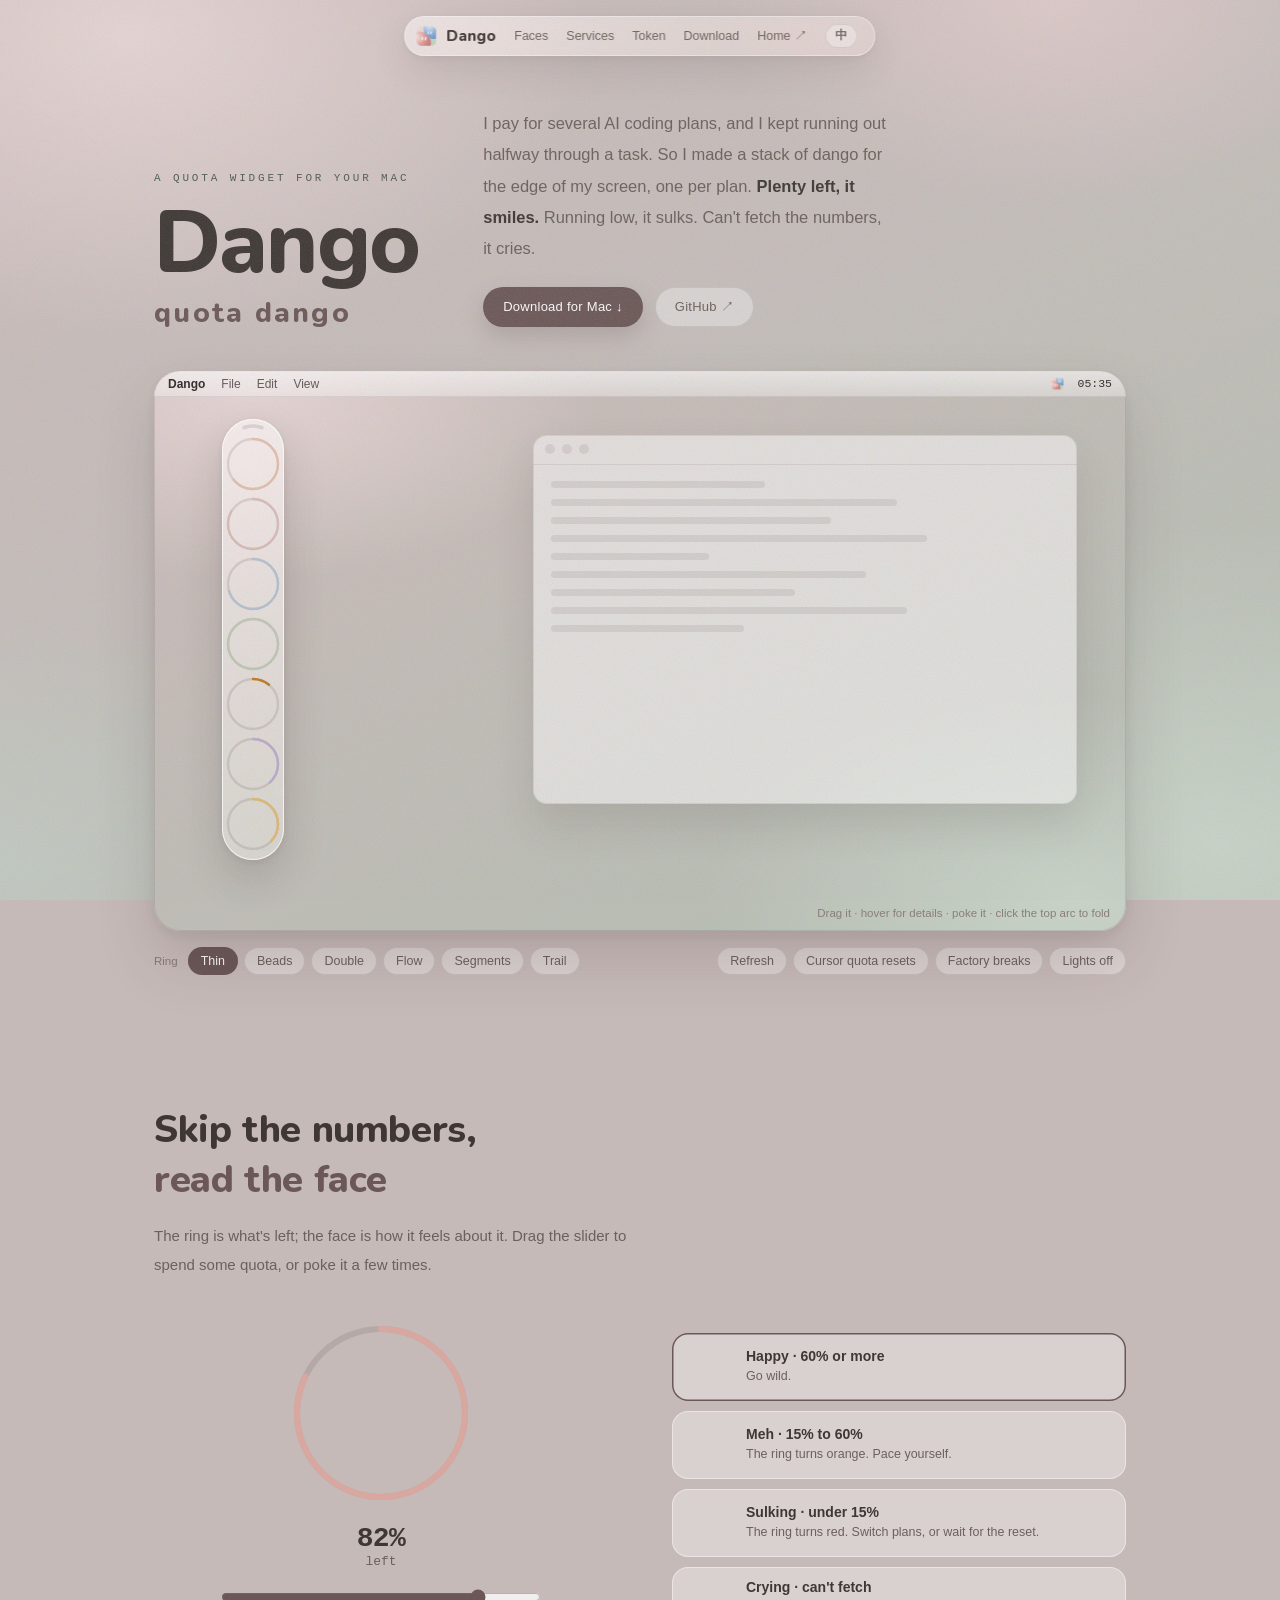
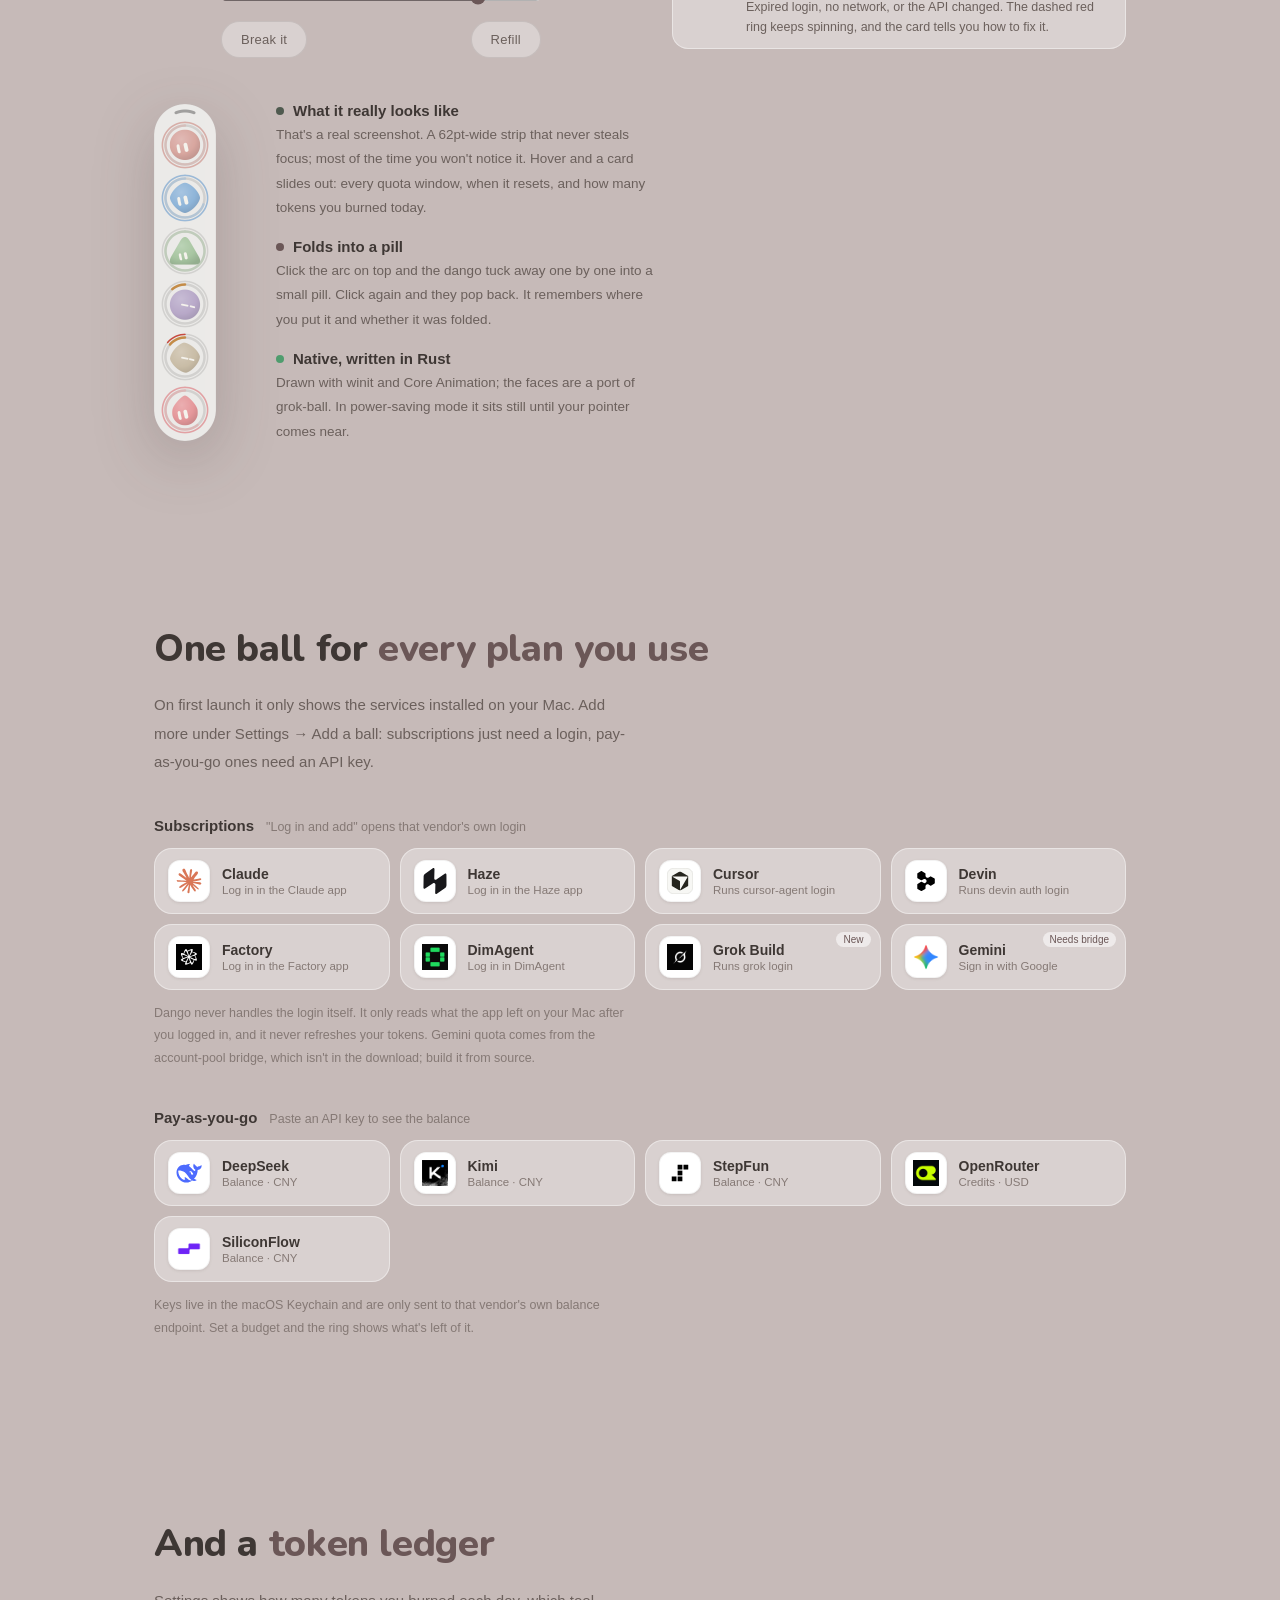
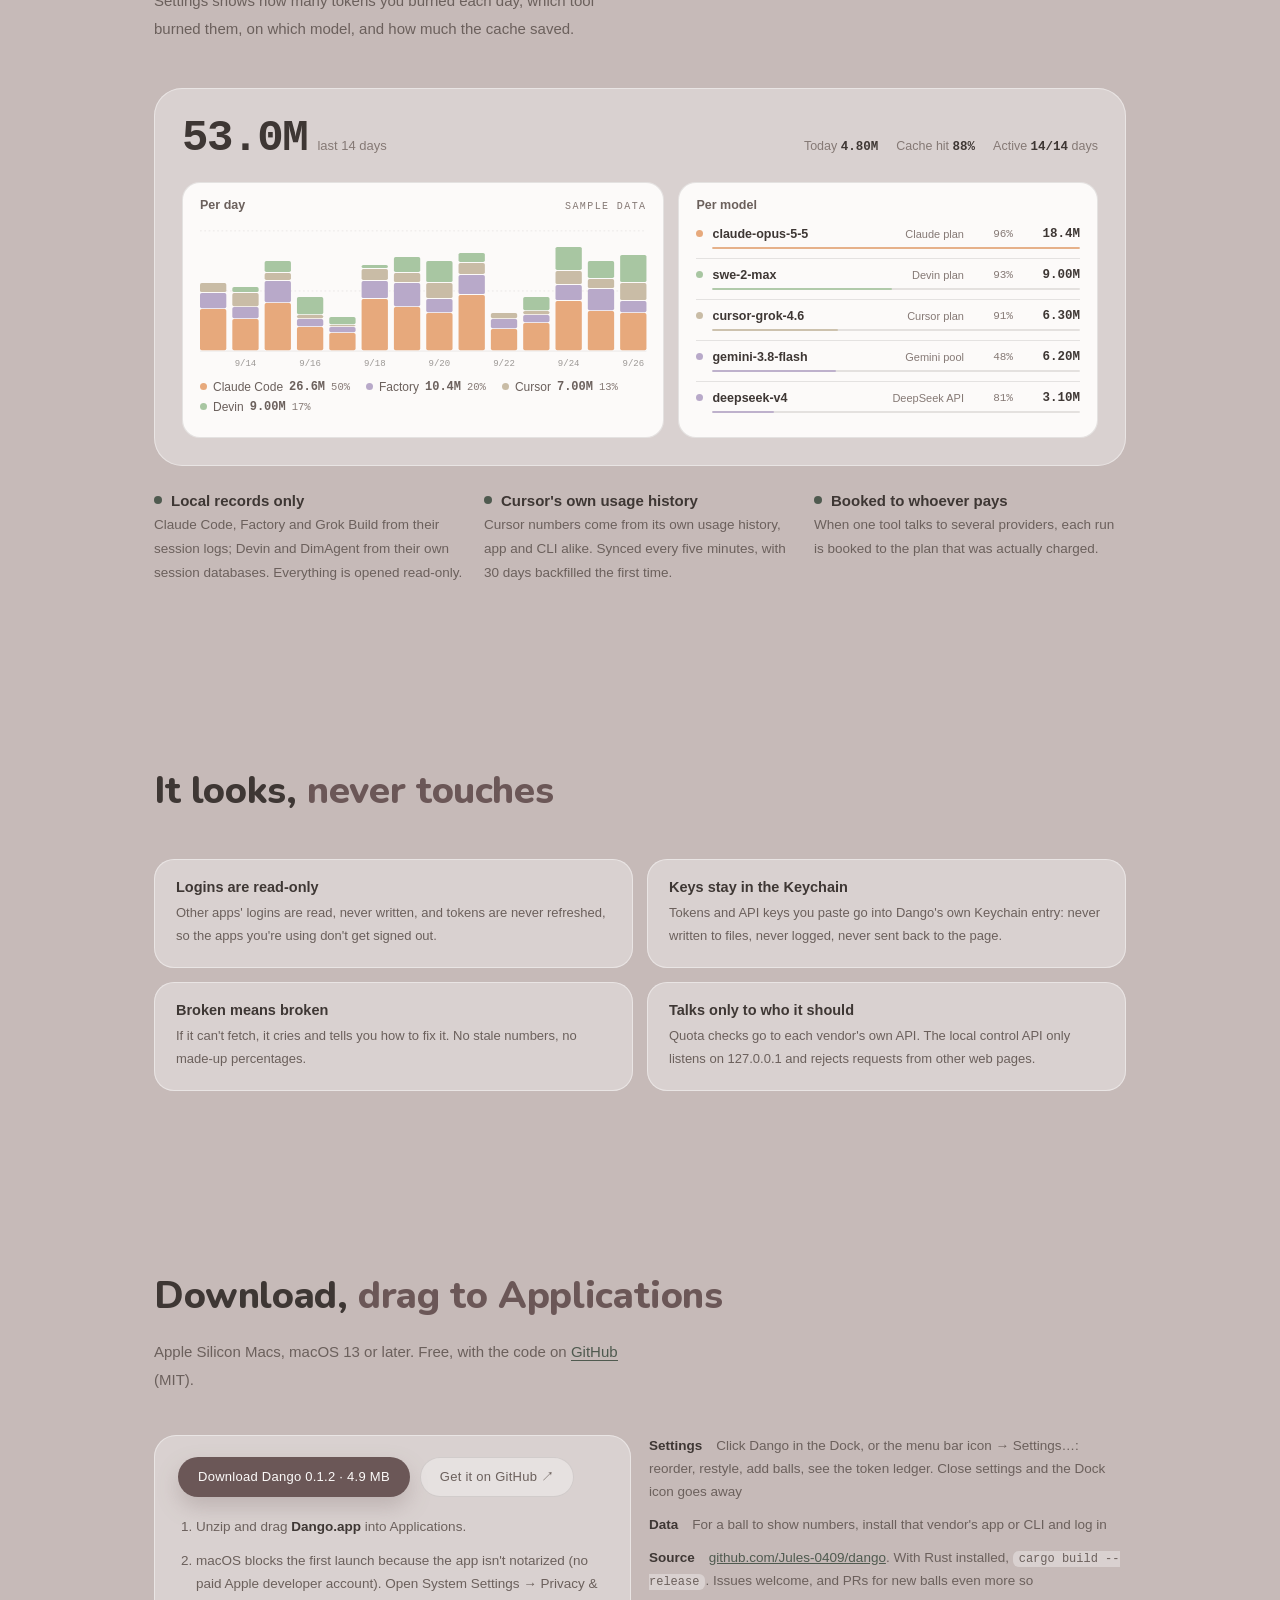
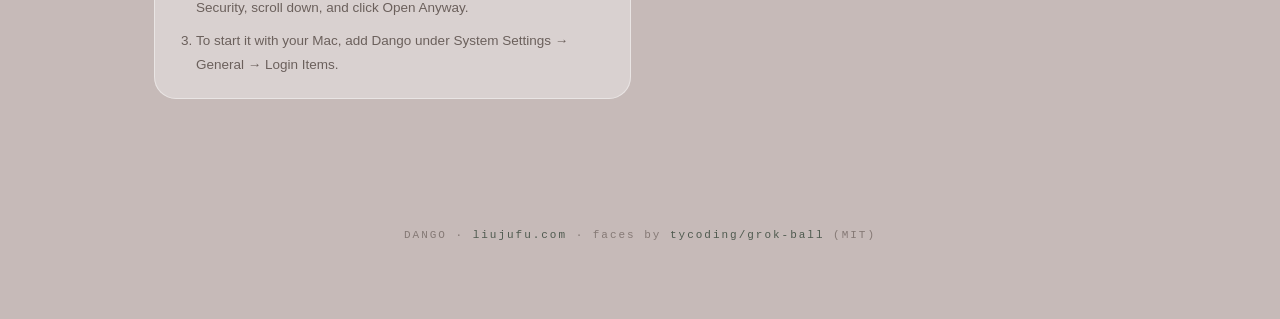
==== commit e9b20848: "v0.1.2: Grok Build support (SuperGrok weekly quota ball + token ledger) - Reads Grok Build's own log" ====
--- a/site/index.html
+++ b/site/index.html
@@ -494,6 +494,7 @@
       <div class="app"><span class="logo"><img src="img/logos/devin.svg" alt="" loading="lazy"></span><div class="app-t"><b>Devin</b><small data-i="i34">终端里跑 devin auth login</small></div></div>
       <div class="app"><span class="logo"><img src="img/logos/factory.svg" alt="" loading="lazy"></span><div class="app-t"><b>Factory</b><small data-i="i35">打开 Factory App 登录</small></div></div>
       <div class="app"><span class="logo"><img src="img/logos/dim.png" alt="" loading="lazy"></span><div class="app-t"><b>DimAgent</b><small data-i="i36">打开 DimAgent 登录</small></div></div>
+      <div class="app"><span class="logo"><img src="img/logos/grok.png" alt="" loading="lazy"></span><div class="app-t"><b>Grok Build</b><small data-i="i72">终端里跑 grok login</small></div><em class="tag new" data-i="i73">新</em></div>
       <div class="app"><span class="logo"><img src="img/logos/gemini.png" alt="" loading="lazy"></span><div class="app-t"><b>Gemini</b><small data-i="i37">用 Google 账号登录</small></div><em class="tag" data-i="i38">要装 Gemini 桥</em></div>
     </div>
     <p class="grp-note" data-i="i39">Dango 不经手登录，只读你登录完留在电脑上的状态，也不会帮你刷新 token。Gemini 的额度来自账号池桥，下载的 App 里不带，要从源码另装。</p>
@@ -537,7 +538,7 @@
 
   <div class="tok-notes facts">
     <div class="fact"><h3 data-i="i50"><span class="dot" style="background:var(--sage-deep)"></span>读本机记录</h3>
-      <p data-i="i51">Claude Code 和 Factory 读会话日志，Devin 读它自己的会话库。都是只读打开，不会动你的文件。</p></div>
+      <p data-i="i51">Claude Code、Factory 和 Grok Build 读会话日志，Devin 和 DimAgent 读它们自己的会话库。都是只读打开，不会动你的文件。</p></div>
     <div class="fact"><h3 data-i="i52"><span class="dot" style="background:var(--sage-deep)"></span>Cursor 走官方明细</h3>
       <p data-i="i53">Cursor 的数来自它自己的用量明细，App 和命令行都算，五分钟同步一次，第一次往回补 30 天。</p></div>
     <div class="fact"><h3 data-i="i54"><span class="dot" style="background:var(--sage-deep)"></span>记在付钱的那家头上</h3>
@@ -563,7 +564,7 @@
   <div class="oss">
     <div class="dl">
       <div class="dl-btns">
-        <a class="btn btn-primary" href="download/Dango-0.1.1-macos-arm64.zip" download data-i="i63">下载 Dango 0.1.1 · 4.9 MB</a>
+        <a class="btn btn-primary" href="download/Dango-0.1.2-macos-arm64.zip" download data-i="i63">下载 Dango 0.1.2 · 4.9 MB</a>
         <a class="btn btn-ghost" href="https://github.com/Jules-0409/dango/releases/latest" data-i="i64">去 GitHub 下 ↗</a>
       </div>
       <ol class="steps">
@@ -598,7 +599,7 @@
     return /^zh/i.test(navigator.language || '') ? 'zh' : 'en';
   })();
   const L = (zh, en) => LANG === 'en' ? en : zh;
-  const EN = {"bal": "Balance · CNY", "i0": "Faces", "i1": "Services", "i2": "Download", "i3": "Home ↗", "i4": "A quota widget for your Mac", "i5": "\n        I pay for several AI coding plans, and I kept running out halfway through a task.\n        So I made a stack of dango for the edge of my screen, one per plan. <b>Plenty left, it smiles.</b> Running low, it sulks. Can't fetch the numbers, it cries.\n      ", "i6": "Download for Mac ↓", "i7": "<b>Dango</b><span>File</span><span>Edit</span><span>View</span>", "i8": "Drag it · hover for details · poke it · click the top arc to fold", "i9": "<span class=\"t\">Ring</span>", "i10": "Refresh", "i11": "Cursor quota resets", "i12": "Factory breaks", "i13": "Lights off", "i14": "Skip the numbers,<br><em>read the face</em>", "i15": "The ring is what's left; the face is how it feels about it. Drag the slider to spend some quota, or poke it a few times.", "i16": "Break it", "i17": "Refill", "i18": "<h3>Happy · 60% or more</h3><p>Go wild.</p>", "i19": "<h3>Meh · 15% to 60%</h3><p>The ring turns orange. Pace yourself.</p>", "i20": "<h3>Sulking · under 15%</h3><p>The ring turns red. Switch plans, or wait for the reset.</p>", "i21": "<h3>Crying · can't fetch</h3><p>Expired login, no network, or the API changed. The dashed red ring keeps spinning, and the card tells you how to fix it.</p>", "i22": "<span class=\"dot\" style=\"background:var(--sage-deep)\"></span>What it really looks like", "i23": "That's a real screenshot. A 62pt-wide strip that never steals focus; most of the time you won't notice it. Hover and a card slides out: every quota window, when it resets, and how many tokens you burned today.", "i24": "<span class=\"dot\" style=\"background:var(--rose-deep)\"></span>Folds into a pill", "i25": "Click the arc on top and the dango tuck away one by one into a small pill. Click again and they pop back. It remembers where you put it and whether it was folded.", "i26": "<span class=\"dot\" style=\"background:var(--ok)\"></span>Native, written in Rust", "i27": "Drawn with winit and Core Animation; the faces are a port of grok-ball. In power-saving mode it sits still until your pointer comes near.", "i28": "One ball for <em>every plan you use</em>", "i29": "On first launch it only shows the services installed on your Mac. Add more under Settings → Add a ball: subscriptions just need a login, pay-as-you-go ones need an API key.", "i30": "Subscriptions<span>\"Log in and add\" opens that vendor's own login</span>", "i31": "Log in in the Claude app", "i32": "Log in in the Haze app", "i33": "Runs cursor-agent login", "i34": "Runs devin auth login", "i35": "Log in in the Factory app", "i36": "Log in in DimAgent", "i37": "Sign in with Google", "i38": "Needs bridge", "i39": "Dango never handles the login itself. It only reads what the app left on your Mac after you logged in, and it never refreshes your tokens. Gemini quota comes from the account-pool bridge, which isn't in the download; build it from source.", "i40": "Pay-as-you-go<span>Paste an API key to see the balance</span>", "i41": "StepFun", "i42": "SiliconFlow", "i43": "Credits · USD", "i44": "Keys live in the macOS Keychain and are only sent to that vendor's own balance endpoint. Set a budget and the ring shows what's left of it.", "i45": "And a <em>token ledger</em>", "i46": "Settings shows how many tokens you burned each day, which tool burned them, on which model, and how much the cache saved.", "i47": "—<small>last 14 days</small>", "i48": "Per day<span class=\"demo-tag\">SAMPLE DATA</span>", "i49": "Per model", "i50": "<span class=\"dot\" style=\"background:var(--sage-deep)\"></span>Local records only", "i51": "Claude Code and Factory from their session logs; Devin and DimAgent from their own session databases. Everything is opened read-only.", "i52": "<span class=\"dot\" style=\"background:var(--sage-deep)\"></span>Cursor's own usage history", "i53": "Cursor numbers come from its own usage history, app and CLI alike. Synced every five minutes, with 30 days backfilled the first time.", "i54": "<span class=\"dot\" style=\"background:var(--sage-deep)\"></span>Booked to whoever pays", "i55": "When one tool talks to several providers, each run is booked to the plan that was actually charged.", "i56": "It looks, <em>never touches</em>", "i57": "<h3>Logins are read-only</h3><p>Other apps' logins are read, never written, and tokens are never refreshed, so the apps you're using don't get signed out.</p>", "i58": "<h3>Keys stay in the Keychain</h3><p>Tokens and API keys you paste go into Dango's own Keychain entry: never written to files, never logged, never sent back to the page.</p>", "i59": "<h3>Broken means broken</h3><p>If it can't fetch, it cries and tells you how to fix it. No stale numbers, no made-up percentages.</p>", "i60": "<h3>Talks only to who it should</h3><p>Quota checks go to each vendor's own API. The local control API only listens on 127.0.0.1 and rejects requests from other web pages.</p>", "i61": "Download, <em>drag to Applications</em>", "i62": "Apple Silicon Macs, macOS 13 or later. Free, with the code on <a href=\"https://github.com/Jules-0409/dango\">GitHub</a> (MIT).", "i63": "Download Dango 0.1.1 · 4.9 MB", "i64": "Get it on GitHub ↗", "i65": "Unzip and drag <b>Dango.app</b> into Applications.", "i66": "macOS blocks the first launch because the app isn't notarized (no paid Apple developer account). Open System Settings → Privacy &amp; Security, scroll down, and click Open Anyway.", "i67": "To start it with your Mac, add Dango under System Settings → General → Login Items.", "i68": "<b>Settings</b>　Click Dango in the Dock, or the menu bar icon → Settings…: reorder, restyle, add balls, see the token ledger. Close settings and the Dock icon goes away", "i69": "<b>Data</b>　For a ball to show numbers, install that vendor's app or CLI and log in", "i70": "<b>Source</b>　<a href=\"https://github.com/Jules-0409/dango\">github.com/Jules-0409/dango</a>. With Rust installed, <code>cargo build --release</code>. Issues welcome, and PRs for new balls even more so", "i71": "DANGO · <a href=\"https://www.liujufu.com\">liujufu.com</a> · faces by <a href=\"https://github.com/tycoding/grok-ball\">tycoding/grok-ball</a> (MIT)", "cn": "quota dango"};
+  const EN = {"bal": "Balance · CNY", "i0": "Faces", "i1": "Services", "i2": "Download", "i3": "Home ↗", "i4": "A quota widget for your Mac", "i5": "\n        I pay for several AI coding plans, and I kept running out halfway through a task.\n        So I made a stack of dango for the edge of my screen, one per plan. <b>Plenty left, it smiles.</b> Running low, it sulks. Can't fetch the numbers, it cries.\n      ", "i6": "Download for Mac ↓", "i7": "<b>Dango</b><span>File</span><span>Edit</span><span>View</span>", "i8": "Drag it · hover for details · poke it · click the top arc to fold", "i9": "<span class=\"t\">Ring</span>", "i10": "Refresh", "i11": "Cursor quota resets", "i12": "Factory breaks", "i13": "Lights off", "i14": "Skip the numbers,<br><em>read the face</em>", "i15": "The ring is what's left; the face is how it feels about it. Drag the slider to spend some quota, or poke it a few times.", "i16": "Break it", "i17": "Refill", "i18": "<h3>Happy · 60% or more</h3><p>Go wild.</p>", "i19": "<h3>Meh · 15% to 60%</h3><p>The ring turns orange. Pace yourself.</p>", "i20": "<h3>Sulking · under 15%</h3><p>The ring turns red. Switch plans, or wait for the reset.</p>", "i21": "<h3>Crying · can't fetch</h3><p>Expired login, no network, or the API changed. The dashed red ring keeps spinning, and the card tells you how to fix it.</p>", "i22": "<span class=\"dot\" style=\"background:var(--sage-deep)\"></span>What it really looks like", "i23": "That's a real screenshot. A 62pt-wide strip that never steals focus; most of the time you won't notice it. Hover and a card slides out: every quota window, when it resets, and how many tokens you burned today.", "i24": "<span class=\"dot\" style=\"background:var(--rose-deep)\"></span>Folds into a pill", "i25": "Click the arc on top and the dango tuck away one by one into a small pill. Click again and they pop back. It remembers where you put it and whether it was folded.", "i26": "<span class=\"dot\" style=\"background:var(--ok)\"></span>Native, written in Rust", "i27": "Drawn with winit and Core Animation; the faces are a port of grok-ball. In power-saving mode it sits still until your pointer comes near.", "i28": "One ball for <em>every plan you use</em>", "i29": "On first launch it only shows the services installed on your Mac. Add more under Settings → Add a ball: subscriptions just need a login, pay-as-you-go ones need an API key.", "i30": "Subscriptions<span>\"Log in and add\" opens that vendor's own login</span>", "i31": "Log in in the Claude app", "i32": "Log in in the Haze app", "i33": "Runs cursor-agent login", "i34": "Runs devin auth login", "i35": "Log in in the Factory app", "i36": "Log in in DimAgent", "i37": "Sign in with Google", "i38": "Needs bridge", "i39": "Dango never handles the login itself. It only reads what the app left on your Mac after you logged in, and it never refreshes your tokens. Gemini quota comes from the account-pool bridge, which isn't in the download; build it from source.", "i40": "Pay-as-you-go<span>Paste an API key to see the balance</span>", "i41": "StepFun", "i42": "SiliconFlow", "i43": "Credits · USD", "i44": "Keys live in the macOS Keychain and are only sent to that vendor's own balance endpoint. Set a budget and the ring shows what's left of it.", "i45": "And a <em>token ledger</em>", "i46": "Settings shows how many tokens you burned each day, which tool burned them, on which model, and how much the cache saved.", "i47": "—<small>last 14 days</small>", "i48": "Per day<span class=\"demo-tag\">SAMPLE DATA</span>", "i49": "Per model", "i50": "<span class=\"dot\" style=\"background:var(--sage-deep)\"></span>Local records only", "i51": "Claude Code, Factory and Grok Build from their session logs; Devin and DimAgent from their own session databases. Everything is opened read-only.", "i52": "<span class=\"dot\" style=\"background:var(--sage-deep)\"></span>Cursor's own usage history", "i53": "Cursor numbers come from its own usage history, app and CLI alike. Synced every five minutes, with 30 days backfilled the first time.", "i54": "<span class=\"dot\" style=\"background:var(--sage-deep)\"></span>Booked to whoever pays", "i55": "When one tool talks to several providers, each run is booked to the plan that was actually charged.", "i56": "It looks, <em>never touches</em>", "i57": "<h3>Logins are read-only</h3><p>Other apps' logins are read, never written, and tokens are never refreshed, so the apps you're using don't get signed out.</p>", "i58": "<h3>Keys stay in the Keychain</h3><p>Tokens and API keys you paste go into Dango's own Keychain entry: never written to files, never logged, never sent back to the page.</p>", "i59": "<h3>Broken means broken</h3><p>If it can't fetch, it cries and tells you how to fix it. No stale numbers, no made-up percentages.</p>", "i60": "<h3>Talks only to who it should</h3><p>Quota checks go to each vendor's own API. The local control API only listens on 127.0.0.1 and rejects requests from other web pages.</p>", "i61": "Download, <em>drag to Applications</em>", "i62": "Apple Silicon Macs, macOS 13 or later. Free, with the code on <a href=\"https://github.com/Jules-0409/dango\">GitHub</a> (MIT).", "i63": "Download Dango 0.1.2 · 4.9 MB", "i64": "Get it on GitHub ↗", "i65": "Unzip and drag <b>Dango.app</b> into Applications.", "i66": "macOS blocks the first launch because the app isn't notarized (no paid Apple developer account). Open System Settings → Privacy &amp; Security, scroll down, and click Open Anyway.", "i67": "To start it with your Mac, add Dango under System Settings → General → Login Items.", "i68": "<b>Settings</b>　Click Dango in the Dock, or the menu bar icon → Settings…: reorder, restyle, add balls, see the token ledger. Close settings and the Dock icon goes away", "i69": "<b>Data</b>　For a ball to show numbers, install that vendor's app or CLI and log in", "i70": "<b>Source</b>　<a href=\"https://github.com/Jules-0409/dango\">github.com/Jules-0409/dango</a>. With Rust installed, <code>cargo build --release</code>. Issues welcome, and PRs for new balls even more so", "i71": "DANGO · <a href=\"https://www.liujufu.com\">liujufu.com</a> · faces by <a href=\"https://github.com/tycoding/grok-ball\">tycoding/grok-ball</a> (MIT)", "i72": "Runs grok login", "i73": "New", "cn": "quota dango"};
   if (LANG === 'en') {
     document.documentElement.lang = 'en';
     document.title = 'Dango — your AI quotas as little faces';
